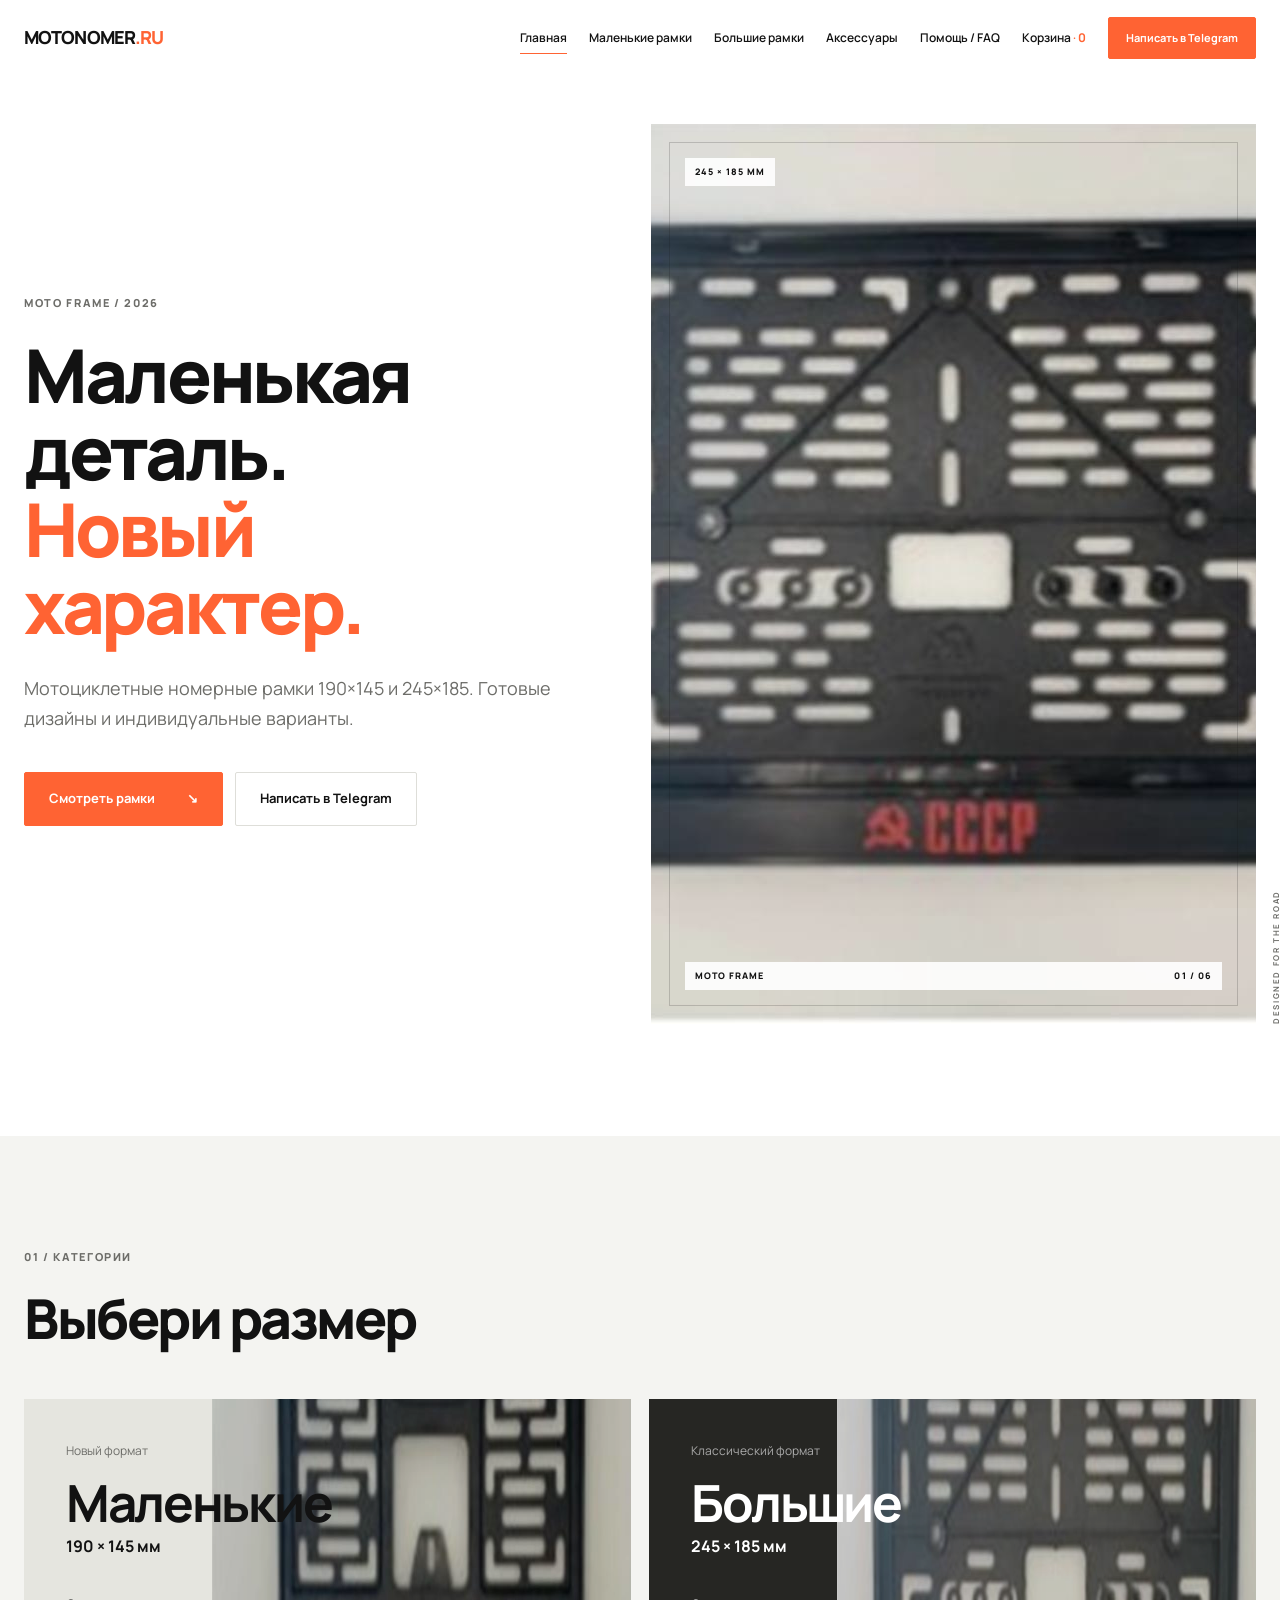
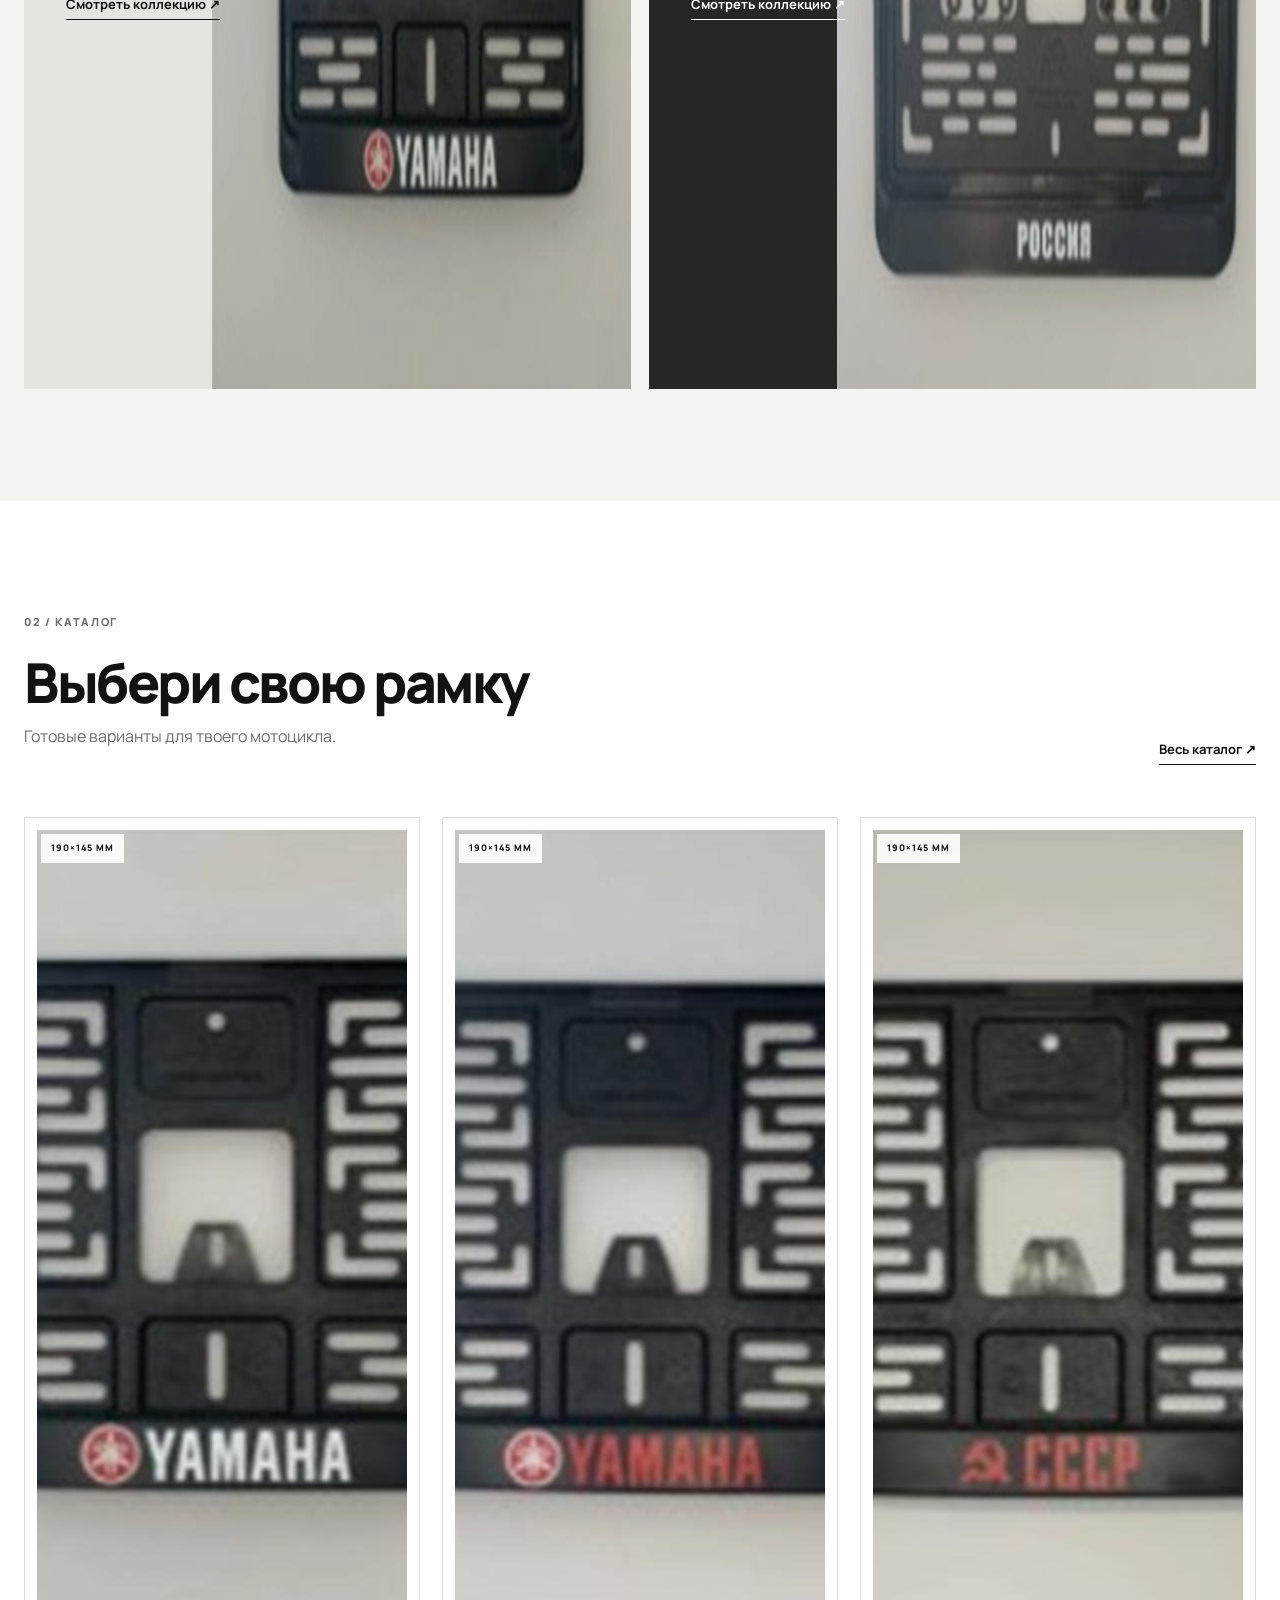
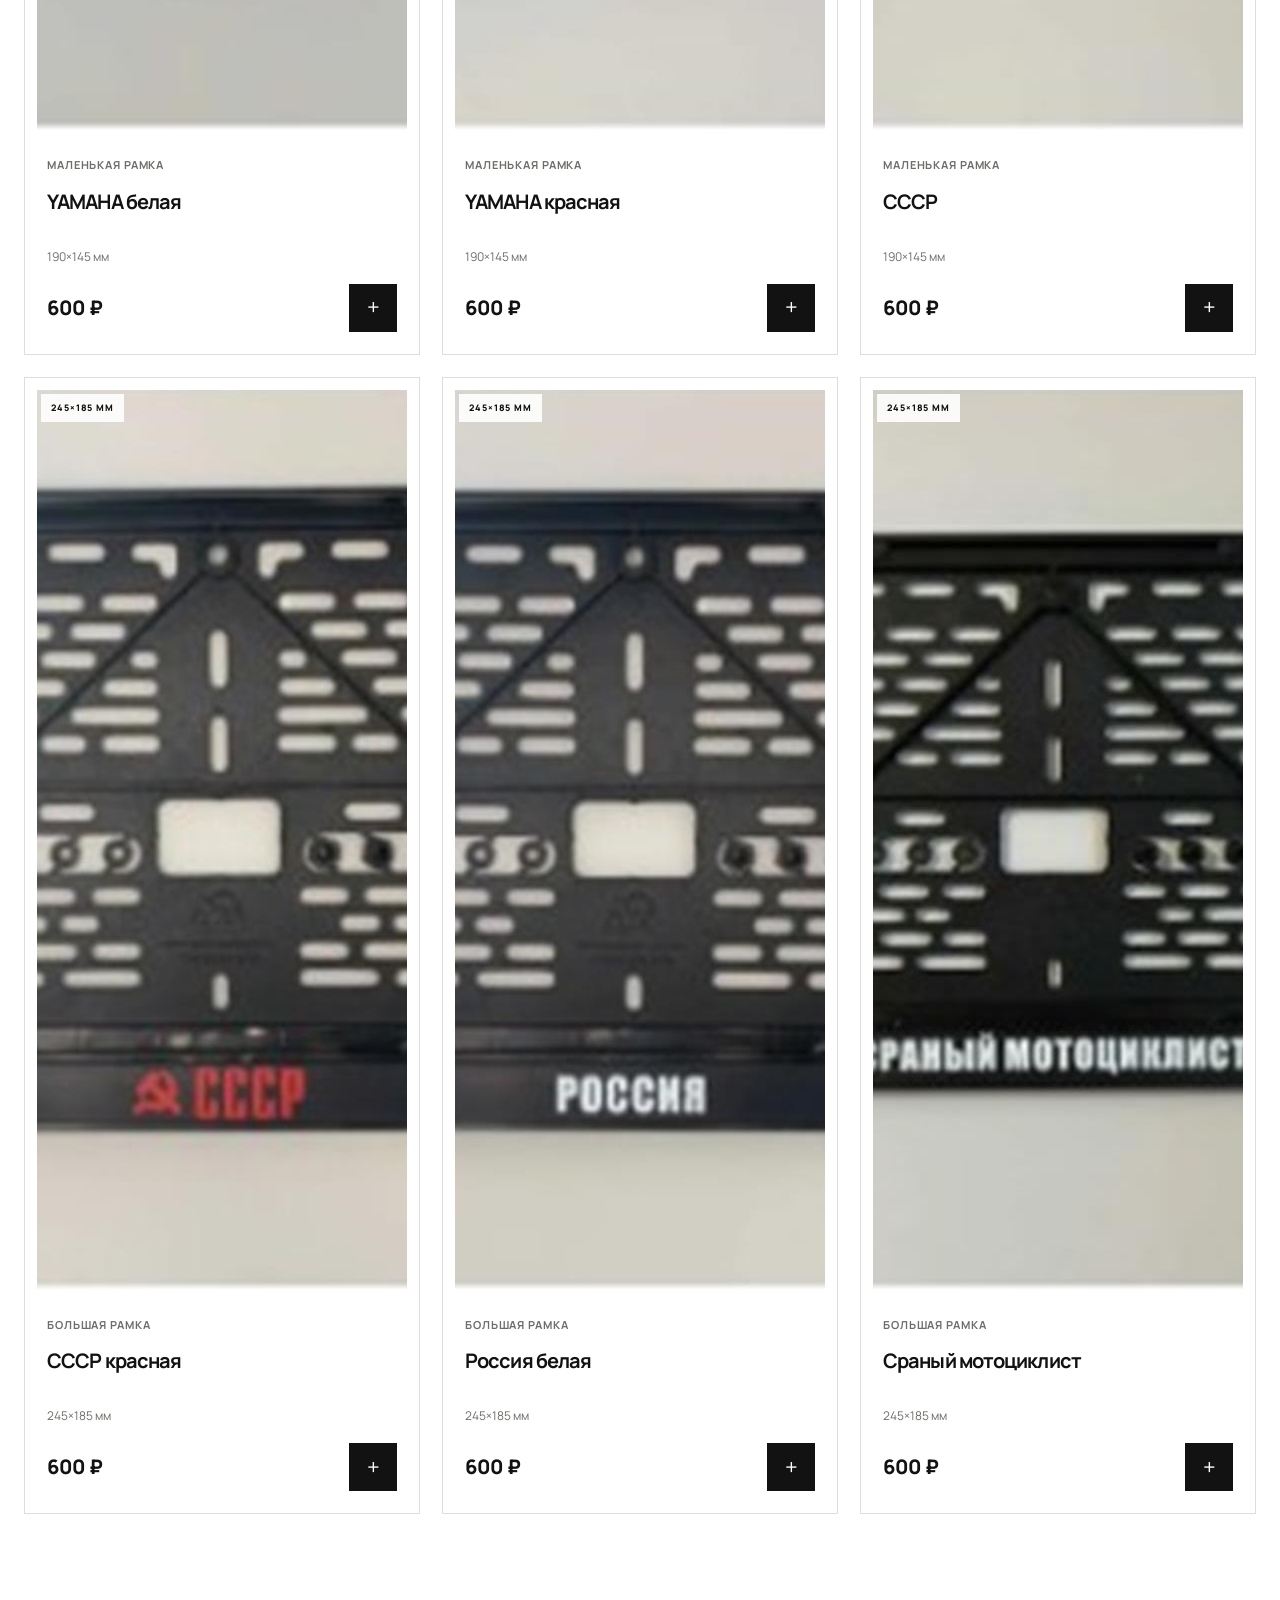
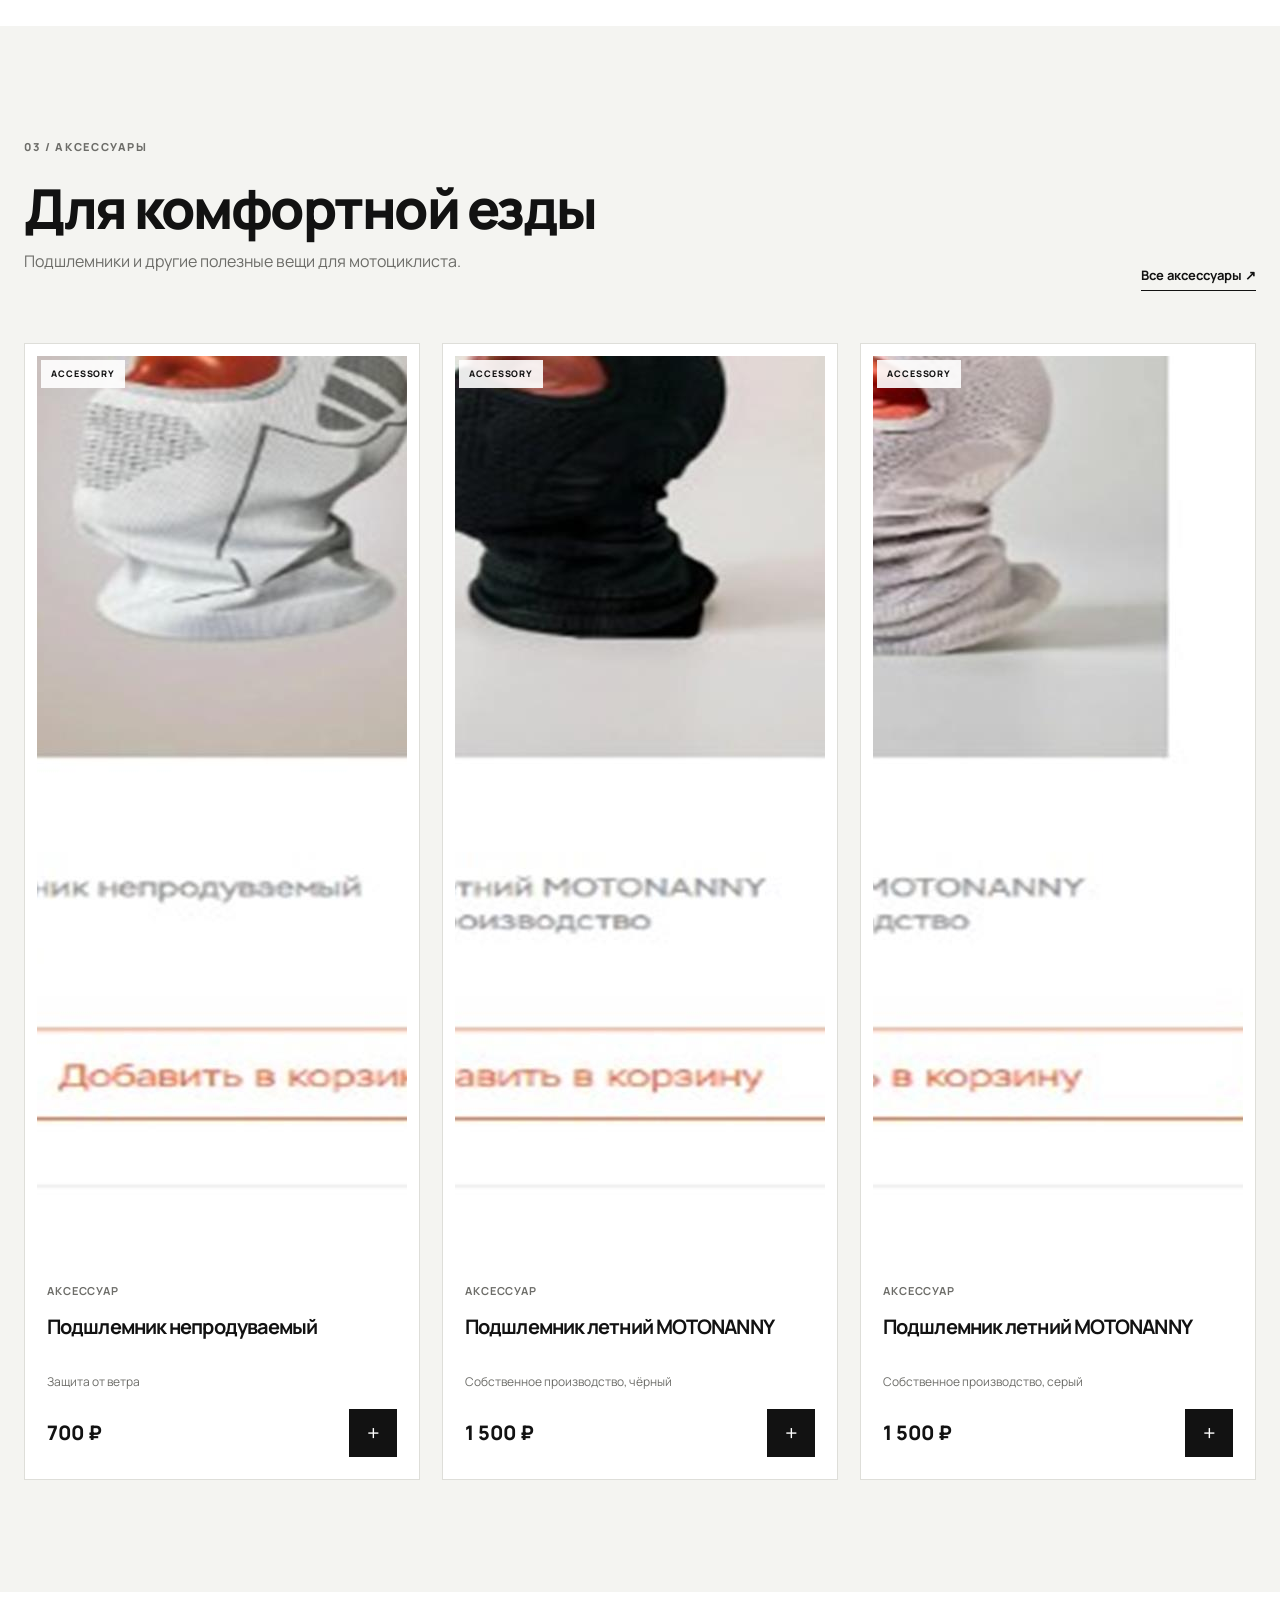
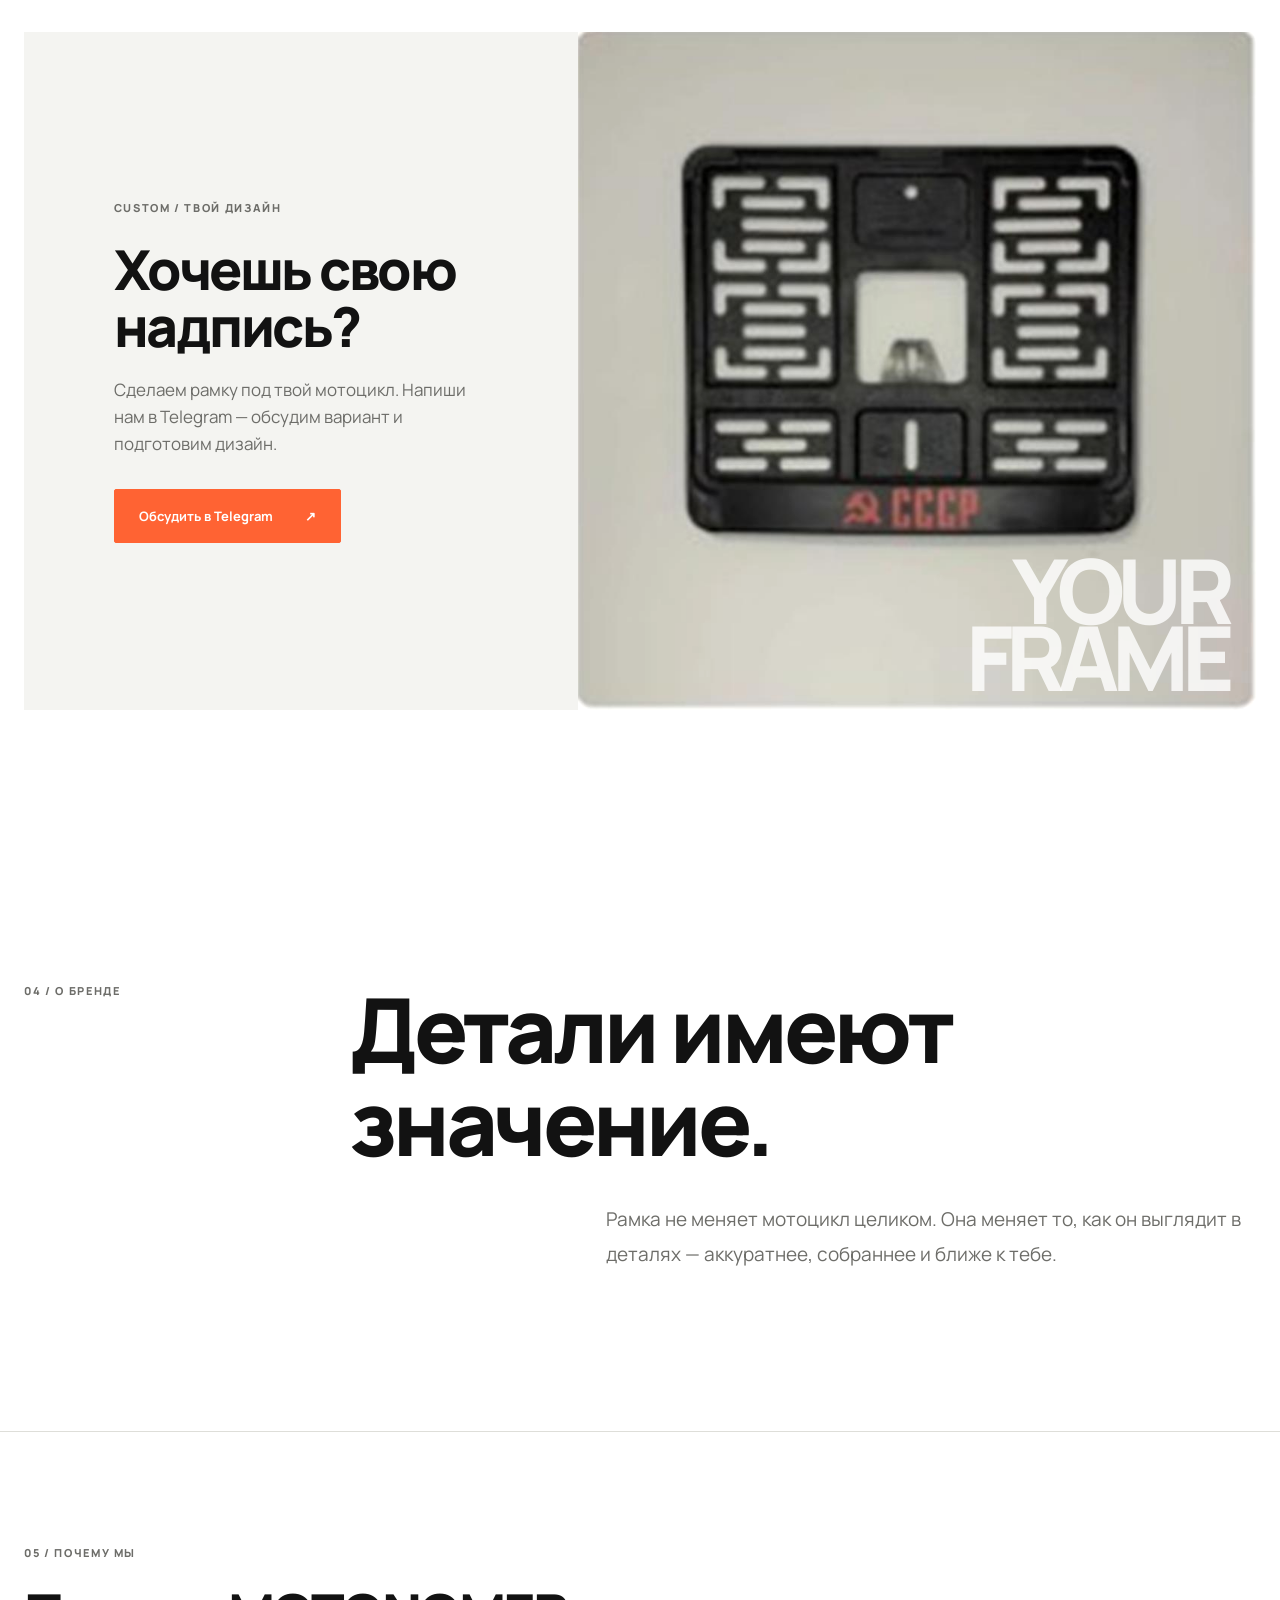
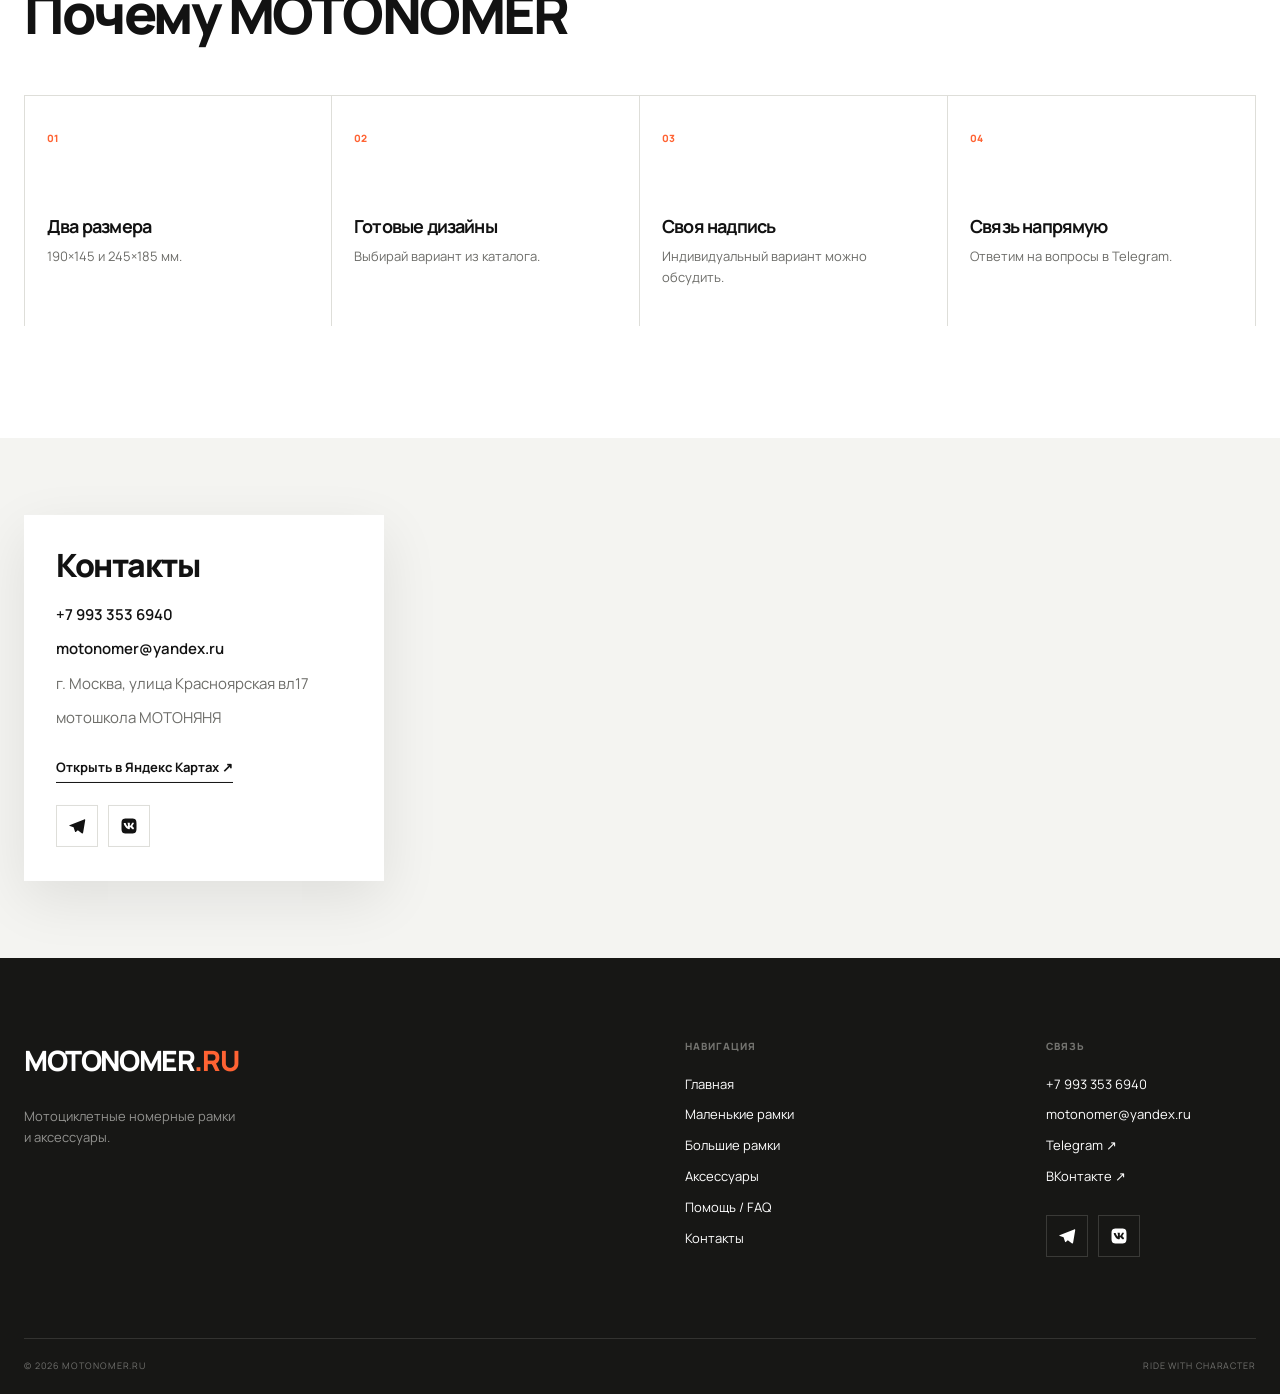
==== index.html @ c13fdf0e "first commit" ====
<!doctype html>
<html lang="ru">
<head>
  <meta charset="UTF-8">
  <meta name="viewport" content="width=device-width, initial-scale=1.0">
  <meta name="description" content="Мотоциклетные номерные рамки 190×145 и 245×185. Готовые дизайны и индивидуальные варианты.">
  <title>MOTONOMER — мотоциклетные номерные рамки</title>
  <link rel="preconnect" href="https://fonts.googleapis.com">
  <link rel="preconnect" href="https://fonts.gstatic.com" crossorigin>
  <link href="https://fonts.googleapis.com/css2?family=Manrope:wght@400;500;600;700;800&display=swap" rel="stylesheet">
  <link rel="stylesheet" href="css/style.css">
  <script src="js/main.js" defer></script>
  <script src="js/cart.js" defer></script>
</head>
<body data-page="home">
  <header class="site-header">
    <div class="container header-inner">
      <a class="logo" href="index.html" aria-label="MOTONOMER, на главную">MOTONOMER<span>.RU</span></a>
      <button class="menu-toggle" type="button" aria-label="Открыть меню" aria-expanded="false">
        <span></span><span></span>
      </button>
      <nav class="main-nav" aria-label="Основная навигация">
        <a class="active" href="index.html">Главная</a>
        <a href="small.html">Маленькие рамки</a>
        <a href="large.html">Большие рамки</a>
        <a href="accessories.html">Аксессуары</a>
        <a href="faq.html">Помощь / FAQ</a>
        <a class="cart-link" href="cart.html">Корзина <span>· <b data-cart-count>0</b></span></a>
        <a class="button button-small button-accent" href="#" data-telegram>Написать в Telegram</a>
      </nav>
    </div>
  </header>

  <main>
    <section class="hero section">
      <div class="container hero-grid">
        <div class="hero-copy reveal">
          <p class="eyebrow">MOTO FRAME / 2026</p>
          <h1>Маленькая деталь.<br><span>Новый характер.</span></h1>
          <p class="hero-lead">Мотоциклетные номерные рамки 190×145 и 245×185. Готовые дизайны и индивидуальные варианты.</p>
          <div class="button-row">
            <a class="button button-accent" href="#catalog">Смотреть рамки <span>↘</span></a>
            <a class="button button-ghost" href="#" data-telegram>Написать в Telegram</a>
          </div>
        </div>
        <div class="hero-visual reveal">
          <div class="hero-image-wrap">
            <img src="images/large-ussr.jpg" alt="Большая мотоциклетная номерная рамка СССР" width="900" height="900">
            <div class="hero-spec spec-top">245 × 185 MM</div>
            <div class="hero-spec spec-bottom"><span>MOTO FRAME</span><span>01 / 06</span></div>
          </div>
          <p class="vertical-note">DESIGNED FOR THE ROAD</p>
        </div>
      </div>
    </section>

    <section class="section categories">
      <div class="container">
        <div class="section-heading reveal">
          <p class="eyebrow">01 / КАТЕГОРИИ</p>
          <h2>Выбери размер</h2>
        </div>
        <div class="category-grid">
          <a class="category-card reveal" href="small.html">
            <div class="category-content">
              <p>Новый формат</p>
              <h3>Маленькие</h3>
              <strong>190 × 145 мм</strong>
              <span class="text-link">Смотреть коллекцию ↗</span>
            </div>
            <img src="images/small-yamaha-white.jpg" alt="Маленькая рамка Yamaha 190×145" width="900" height="900">
          </a>
          <a class="category-card category-card-dark reveal" href="large.html">
            <div class="category-content">
              <p>Классический формат</p>
              <h3>Большие</h3>
              <strong>245 × 185 мм</strong>
              <span class="text-link">Смотреть коллекцию ↗</span>
            </div>
            <img src="images/large-russia.jpg" alt="Большая рамка Россия 245×185" width="900" height="900">
          </a>
        </div>
      </div>
    </section>

    <section class="section products-section" id="catalog">
      <div class="container">
        <div class="section-heading section-heading-row reveal">
          <div>
            <p class="eyebrow">02 / КАТАЛОГ</p>
            <h2>Выбери свою рамку</h2>
            <p>Готовые варианты для твоего мотоцикла.</p>
          </div>
          <a class="text-link desktop-link" href="small.html">Весь каталог ↗</a>
        </div>
        <div class="product-grid" data-products="featured"></div>
      </div>
    </section>

    <section class="section accessories-section" id="accessories">
      <div class="container">
        <div class="section-heading section-heading-row reveal">
          <div>
            <p class="eyebrow">03 / АКСЕССУАРЫ</p>
            <h2>Для комфортной езды</h2>
            <p>Подшлемники и другие полезные вещи для мотоциклиста.</p>
          </div>
          <a class="text-link desktop-link" href="accessories.html">Все аксессуары ↗</a>
        </div>
        <div class="product-grid" data-products="accessories"></div>
      </div>
    </section>

    <section class="section custom-section">
      <div class="container">
        <div class="custom-panel reveal">
          <div class="custom-copy">
            <p class="eyebrow">CUSTOM / ТВОЙ ДИЗАЙН</p>
            <h2>Хочешь свою<br>надпись?</h2>
            <p>Сделаем рамку под твой мотоцикл. Напиши нам в Telegram — обсудим вариант и подготовим дизайн.</p>
            <a class="button button-accent" href="#" data-telegram>Обсудить в Telegram <span>↗</span></a>
          </div>
          <div class="custom-image">
            <img src="images/small-ussr.jpg" alt="Мотоциклетная рамка с индивидуальной надписью" width="900" height="900">
            <span>YOUR<br>FRAME</span>
          </div>
        </div>
      </div>
    </section>

    <section class="section editorial-section">
      <div class="container editorial-grid reveal">
        <p class="eyebrow">04 / О БРЕНДЕ</p>
        <div>
          <h2>Детали имеют<br>значение.</h2>
          <p>Рамка не меняет мотоцикл целиком. Она меняет то, как он выглядит в деталях — аккуратнее, собраннее и ближе к тебе.</p>
        </div>
      </div>
    </section>

    <section class="section benefits">
      <div class="container">
        <div class="section-heading reveal">
          <p class="eyebrow">05 / ПОЧЕМУ МЫ</p>
          <h2>Почему MOTONOMER</h2>
        </div>
        <div class="benefit-grid">
          <article class="benefit reveal"><span>01</span><h3>Два размера</h3><p>190×145 и 245×185 мм.</p></article>
          <article class="benefit reveal"><span>02</span><h3>Готовые дизайны</h3><p>Выбирай вариант из каталога.</p></article>
          <article class="benefit reveal"><span>03</span><h3>Своя надпись</h3><p>Индивидуальный вариант можно обсудить.</p></article>
          <article class="benefit reveal"><span>04</span><h3>Связь напрямую</h3><p>Ответим на вопросы в Telegram.</p></article>
        </div>
      </div>
    </section>

    <section class="contacts-section" id="contacts">
      <div class="contacts-map-wrap reveal">
        <iframe
          title="MOTONOMER на Яндекс Картах"
          src="https://yandex.ru/map-widget/v1/?ll=37.829273%2C55.827394&z=16&pt=37.829273%2C55.827394%2Cpm2rdm&lang=ru_RU"
          width="100%"
          height="100%"
          allowfullscreen
          loading="lazy"
          referrerpolicy="no-referrer-when-downgrade"
        ></iframe>
        <div class="contacts-card">
          <h2>Контакты</h2>
          <ul class="contacts-list">
            <li><a href="tel:+79933536940">+7 993 353 6940</a></li>
            <li><a href="mailto:motonomer@yandex.ru">motonomer@yandex.ru</a></li>
            <li>г. Москва, улица Красноярская вл17</li>
            <li>мотошкола МОТОНЯНЯ</li>
          </ul>
          <a class="text-link contacts-map-link" href="https://yandex.ru/maps/?pt=37.829273,55.827394&z=16&l=map" target="_blank" rel="noopener noreferrer">Открыть в Яндекс Картах ↗</a>
          <div class="social-links">
            <a class="social-link" href="#" data-telegram aria-label="Telegram">
              <svg viewBox="0 0 24 24" aria-hidden="true"><path d="M21.5 3.3 2.8 10.6c-1.3.5-1.3 1.2-.2 1.5l4.8 1.5 1.9 5.8c.2.7.4 1 1.1.6l2.7-2.2 5.2 3.8c1 .6 1.7.3 1.9-.9L22.9 4.6c.3-1.3-.5-1.8-1.4-1.3Z"/></svg>
            </a>
            <a class="social-link" href="#" data-vk aria-label="ВКонтакте">
              <svg viewBox="0 0 24 24" aria-hidden="true"><path d="M15.07 2H8.93C3.33 2 2 3.33 2 8.93v6.14C2 20.67 3.33 22 8.93 22h6.14C20.67 22 22 20.67 22 15.07V8.93C22 3.33 20.67 2 15.07 2zm3.08 14.27h-1.48c-.56 0-.73-.44-1.74-1.47-.87-.86-1.25-.97-1.47-.97-.3 0-.39.09-.39.51v1.34c0 .36-.12.58-1.07.58-1.58 0-3.33-.96-4.56-2.74-1.85-2.61-2.36-4.57-2.36-4.97 0-.22.09-.42.51-.42h1.48c.38 0 .53.18.68.59.74 2.14 1.98 4.02 2.49 4.02.19 0 .28-.09.28-.56V9.54c-.06-.98-.57-1.06-.57-1.41 0-.18.15-.36.39-.36h2.32c.32 0 .43.18.43.56v3.04c0 .32.14.43.23.43.19 0 .35-.11.7-.46 1.09-1.22 1.86-3.11 1.86-3.11.1-.22.28-.42.66-.42h1.48c.44 0 .54.23.44.56-.18.86-1.96 3.35-1.96 3.35-.16.25-.21.37 0 .65.15.21.64.63 1 .99.64.66 1.13 1.21 1.26 1.59.14.38-.07.58-.5.58z"/></svg>
            </a>
          </div>
        </div>
      </div>
    </section>
  </main>

  <footer class="site-footer">
    <div class="container footer-top">
      <div><a class="logo logo-light" href="index.html">MOTONOMER<span>.RU</span></a><p>Мотоциклетные номерные рамки<br>и аксессуары.</p></div>
      <nav aria-label="Навигация в подвале"><p>Навигация</p><a href="index.html">Главная</a><a href="small.html">Маленькие рамки</a><a href="large.html">Большие рамки</a><a href="accessories.html">Аксессуары</a><a href="faq.html">Помощь / FAQ</a><a href="index.html#contacts">Контакты</a></nav>
      <div class="footer-contact">
        <p>Связь</p>
        <a href="tel:+79933536940">+7 993 353 6940</a>
        <a href="mailto:motonomer@yandex.ru">motonomer@yandex.ru</a>
        <a href="#" data-telegram>Telegram ↗</a>
        <a href="#" data-vk>ВКонтакте ↗</a>
        <div class="social-links">
          <a class="social-link" href="#" data-telegram aria-label="Telegram">
            <svg viewBox="0 0 24 24" aria-hidden="true"><path d="M21.5 3.3 2.8 10.6c-1.3.5-1.3 1.2-.2 1.5l4.8 1.5 1.9 5.8c.2.7.4 1 1.1.6l2.7-2.2 5.2 3.8c1 .6 1.7.3 1.9-.9L22.9 4.6c.3-1.3-.5-1.8-1.4-1.3Z"/></svg>
          </a>
          <a class="social-link" href="#" data-vk aria-label="ВКонтакте">
            <svg viewBox="0 0 24 24" aria-hidden="true"><path d="M15.07 2H8.93C3.33 2 2 3.33 2 8.93v6.14C2 20.67 3.33 22 8.93 22h6.14C20.67 22 22 20.67 22 15.07V8.93C22 3.33 20.67 2 15.07 2zm3.08 14.27h-1.48c-.56 0-.73-.44-1.74-1.47-.87-.86-1.25-.97-1.47-.97-.3 0-.39.09-.39.51v1.34c0 .36-.12.58-1.07.58-1.58 0-3.33-.96-4.56-2.74-1.85-2.61-2.36-4.57-2.36-4.97 0-.22.09-.42.51-.42h1.48c.38 0 .53.18.68.59.74 2.14 1.98 4.02 2.49 4.02.19 0 .28-.09.28-.56V9.54c-.06-.98-.57-1.06-.57-1.41 0-.18.15-.36.39-.36h2.32c.32 0 .43.18.43.56v3.04c0 .32.14.43.23.43.19 0 .35-.11.7-.46 1.09-1.22 1.86-3.11 1.86-3.11.1-.22.28-.42.66-.42h1.48c.44 0 .54.23.44.56-.18.86-1.96 3.35-1.96 3.35-.16.25-.21.37 0 .65.15.21.64.63 1 .99.64.66 1.13 1.21 1.26 1.59.14.38-.07.58-.5.58z"/></svg>
          </a>
        </div>
      </div>
    </div>
    <div class="container footer-bottom"><span>© 2026 MOTONOMER.RU</span><span>RIDE WITH CHARACTER</span></div>
  </footer>
  <div class="toast" role="status" aria-live="polite">Рамка добавлена в корзину</div>
</body>
</html>
---- css/style.css ----
:root {
  --bg: #fff;
  --surface: #f4f4f1;
  --surface-2: #ecece7;
  --text: #121212;
  --muted: #6d6d69;
  --accent: #ff6333;
  --accent-dark: #e84d1f;
  --border: #deded9;
  --dark: #171715;
  --radius-sm: 8px;
  --radius-md: 16px;
  --radius-lg: 28px;
  --container: 1240px;
  --shadow: 0 18px 55px rgba(16, 16, 14, .09);
}

* { box-sizing: border-box; }
html { scroll-behavior: smooth; }
body {
  margin: 0;
  min-width: 320px;
  overflow-x: hidden;
  color: var(--text);
  background: var(--bg);
  font-family: "Manrope", Arial, sans-serif;
  font-size: 16px;
  line-height: 1.6;
  -webkit-font-smoothing: antialiased;
}
body.menu-open { overflow: hidden; }
img { display: block; max-width: 100%; }
a { color: inherit; text-decoration: none; }
button, input { font: inherit; }
button { color: inherit; }
.container { width: min(calc(100% - 48px), var(--container)); margin-inline: auto; }
.section { padding: 112px 0; }
.eyebrow {
  margin: 0 0 24px;
  color: var(--muted);
  font-size: 11px;
  font-weight: 800;
  letter-spacing: .15em;
  text-transform: uppercase;
}
h1, h2, h3, p { margin-top: 0; }
h1, h2, h3 { line-height: 1.04; letter-spacing: -.045em; }
h1 { margin-bottom: 28px; font-size: clamp(48px, 5.8vw, 84px); font-weight: 800; }
h1 span { color: var(--accent); }
h2 { margin-bottom: 20px; font-size: clamp(38px, 4.3vw, 64px); font-weight: 800; }
h3 { font-size: 24px; }
.button-row { display: flex; flex-wrap: wrap; gap: 12px; margin-top: 38px; }
.button {
  display: inline-flex;
  min-height: 54px;
  align-items: center;
  justify-content: center;
  gap: 32px;
  padding: 14px 24px;
  border: 1px solid var(--text);
  border-radius: 2px;
  background: var(--text);
  color: #fff;
  font-size: 13px;
  font-weight: 700;
  transition: color .25s, background .25s, border-color .25s, transform .25s;
}
.button:hover { transform: translateY(-2px); }
.button-accent { border-color: var(--accent); background: var(--accent); }
.button-accent:hover { border-color: var(--accent-dark); background: var(--accent-dark); }
.button-ghost { border-color: var(--border); background: transparent; color: var(--text); }
.button-ghost:hover { border-color: var(--text); }
.button-small { min-height: 42px; padding: 10px 17px; font-size: 11px; }
.text-link {
  display: inline-block;
  padding-bottom: 4px;
  border-bottom: 1px solid currentColor;
  font-size: 13px;
  font-weight: 700;
}

/* Header */
.site-header {
  position: sticky;
  z-index: 100;
  top: 0;
  height: 76px;
  border-bottom: 1px solid transparent;
  transition: background .25s, border-color .25s, backdrop-filter .25s;
}
.site-header.scrolled {
  border-color: rgba(18,18,18,.08);
  background: rgba(255,255,255,.86);
  backdrop-filter: blur(16px);
}
.header-inner { display: flex; height: 100%; align-items: center; justify-content: space-between; }
.logo { font-size: 18px; font-weight: 800; letter-spacing: -.05em; white-space: nowrap; }
.logo span { color: var(--accent); }
.main-nav { display: flex; align-items: center; gap: 22px; }
.main-nav > a:not(.button) { position: relative; font-size: 12px; font-weight: 600; }
.main-nav > a:not(.button)::after {
  position: absolute;
  right: 0;
  bottom: -7px;
  left: 0;
  height: 1px;
  background: var(--accent);
  content: "";
  transform: scaleX(0);
  transform-origin: right;
  transition: transform .25s;
}
.main-nav > a:hover::after, .main-nav > a.active::after { transform: scaleX(1); transform-origin: left; }
.cart-link span { color: var(--accent); }
.menu-toggle { display: none; padding: 8px 0; border: 0; background: none; }
.menu-toggle span { display: block; width: 25px; height: 2px; margin: 5px 0; background: var(--text); transition: transform .25s; }

/* Hero */
.hero { min-height: calc(100vh - 76px); padding-top: 48px; display: flex; align-items: center; }
.hero-grid { display: grid; align-items: center; grid-template-columns: .94fr 1.06fr; gap: 7vw; }
.hero-copy { padding-bottom: 28px; }
.hero-lead { max-width: 590px; color: var(--muted); font-size: 18px; line-height: 1.7; }
.hero-visual { position: relative; }
.hero-image-wrap { position: relative; overflow: hidden; background: var(--surface); }
.hero-image-wrap::before {
  position: absolute; z-index: 1; inset: 18px;
  border: 1px solid rgba(18,18,18,.18); content: ""; pointer-events: none;
}
.hero-image-wrap img { width: 100%; aspect-ratio: 1; object-fit: cover; filter: saturate(.78) contrast(1.02); }
.hero-spec {
  position: absolute; z-index: 2; padding: 7px 10px;
  background: rgba(255,255,255,.9); font-size: 9px; font-weight: 800; letter-spacing: .12em;
}
.spec-top { top: 34px; left: 34px; }
.spec-bottom { right: 34px; bottom: 34px; left: 34px; display: flex; justify-content: space-between; }
.vertical-note {
  position: absolute; right: -27px; bottom: 0; margin: 0;
  color: var(--muted); font-size: 8px; font-weight: 700; letter-spacing: .2em;
  transform: rotate(-90deg) translateX(100%); transform-origin: right bottom;
}

/* Sections */
.section-heading { margin-bottom: 52px; }
.section-heading h2 { margin-bottom: 12px; }
.section-heading > p:last-child, .section-heading-row > div > p:last-child { color: var(--muted); }
.section-heading-row { display: flex; align-items: end; justify-content: space-between; }
.categories { background: var(--surface); }
.category-grid { display: grid; grid-template-columns: 1fr 1fr; gap: 18px; }
.category-card {
  position: relative; min-height: 590px; overflow: hidden; background: #e5e5df;
  transition: box-shadow .3s, transform .3s;
}
.category-card:hover { box-shadow: var(--shadow); transform: translateY(-5px); }
.category-card img {
  position: absolute; right: -4%; bottom: -8%; width: 73%;
  mix-blend-mode: multiply; transition: transform .45s ease;
}
.category-card:hover img { transform: scale(1.035) rotate(-1deg); }
.category-content { position: relative; z-index: 2; padding: 42px; }
.category-content p { margin-bottom: 16px; color: var(--muted); font-size: 12px; }
.category-content h3 { margin-bottom: 5px; font-size: clamp(36px, 4vw, 56px); }
.category-content strong { display: block; font-size: 16px; }
.category-content .text-link { margin-top: 34px; }
.category-card-dark { background: #262623; color: #fff; }
.category-card-dark img { filter: brightness(.8) contrast(1.12); mix-blend-mode: screen; }
.category-card-dark .category-content p { color: #aaa; }

.product-grid { display: grid; grid-template-columns: repeat(3, 1fr); gap: 22px; }
.product-card {
  position: relative; overflow: hidden; border: 1px solid var(--border); background: #fff;
  transition: box-shadow .28s, transform .28s;
}
.product-card:hover { box-shadow: var(--shadow); transform: translateY(-6px); }
.product-badge {
  position: absolute; z-index: 2; top: 16px; left: 16px; padding: 7px 10px;
  background: rgba(255,255,255,.9); font-size: 9px; font-weight: 800; letter-spacing: .1em;
}
.product-image { overflow: hidden; margin: 12px; background: var(--surface); }
.product-image img {
  width: 100%; aspect-ratio: 1; object-fit: cover; transition: transform .4s ease;
}
.product-card:hover .product-image img { transform: scale(1.035); }
.product-info { padding: 14px 22px 22px; }
.product-meta { margin-bottom: 18px; color: var(--muted); font-size: 11px; font-weight: 700; letter-spacing: .08em; text-transform: uppercase; }
.product-info h3 { min-height: 48px; margin-bottom: 8px; font-size: 20px; }
.product-detail { margin: 0 0 18px; color: var(--muted); font-size: 12px; line-height: 1.5; }
.product-buy { display: flex; align-items: center; justify-content: space-between; gap: 14px; }
.product-price { font-size: 20px; font-weight: 800; }
.add-to-cart {
  width: 48px; height: 48px; border: 1px solid var(--text); background: var(--text); color: #fff;
  cursor: pointer; font-size: 22px; transition: background .2s, border-color .2s, transform .2s;
}
.add-to-cart:hover { border-color: var(--accent); background: var(--accent); transform: rotate(90deg); }

.custom-section { padding-top: 40px; }
.accessories-section { background: var(--surface); }
.custom-panel {
  display: grid; min-height: 630px; overflow: hidden; background: var(--surface);
  grid-template-columns: .9fr 1.1fr;
}
.custom-copy { display: flex; align-items: flex-start; justify-content: center; flex-direction: column; padding: 7vw; }
.custom-copy p:not(.eyebrow) { max-width: 480px; margin-bottom: 32px; color: var(--muted); font-size: 17px; }
.custom-image { position: relative; overflow: hidden; background: #ddd; }
.custom-image img { width: 100%; height: 100%; object-fit: cover; filter: grayscale(.1) contrast(1.05); }
.custom-image span {
  position: absolute; right: 28px; bottom: 20px; color: rgba(255,255,255,.8);
  font-size: clamp(50px, 7vw, 100px); font-weight: 800; line-height: .75; letter-spacing: -.08em; text-align: right;
}
.editorial-section { padding: 160px 0; }
.editorial-grid { display: grid; grid-template-columns: .36fr 1fr; }
.editorial-grid h2 { font-size: clamp(50px, 7vw, 96px); }
.editorial-grid div > p { max-width: 650px; margin: 34px 0 0 auto; color: var(--muted); font-size: 19px; line-height: 1.8; }
.benefits { border-top: 1px solid var(--border); }
.benefit-grid { display: grid; border-top: 1px solid var(--border); grid-template-columns: repeat(4, 1fr); }
.benefit { min-height: 230px; padding: 28px 22px; border-right: 1px solid var(--border); }
.benefit:first-child { border-left: 1px solid var(--border); }
.benefit span { color: var(--accent); font-size: 10px; font-weight: 800; }
.benefit h3 { margin: 68px 0 10px; font-size: 18px; }
.benefit p { margin: 0; color: var(--muted); font-size: 13px; }

/* Catalog pages */
.page-hero { padding: 100px 0 76px; }
.page-hero-inner { display: grid; grid-template-columns: 1fr .45fr; gap: 40px; align-items: end; }
.page-hero h1 { margin: 0; }
.page-hero h1 span { display: block; margin-top: 15px; font-size: .27em; letter-spacing: .04em; }
.page-hero-text { color: var(--muted); font-size: 16px; }
.catalog-section { padding: 45px 0 120px; }
.catalog-toolbar {
  display: flex; align-items: center; justify-content: space-between;
  margin-bottom: 26px; padding-bottom: 14px; border-bottom: 1px solid var(--border);
  color: var(--muted); font-size: 11px; font-weight: 700; letter-spacing: .08em; text-transform: uppercase;
}

/* FAQ */
.faq-layout { display: grid; grid-template-columns: .42fr 1fr; gap: 8vw; padding: 40px 0 130px; }
.faq-aside { color: var(--muted); font-size: 14px; }
.faq-aside a { color: var(--text); font-weight: 700; border-bottom: 1px solid; }
.accordion { border-top: 1px solid var(--border); }
.accordion-item { border-bottom: 1px solid var(--border); }
.accordion-button {
  display: flex; width: 100%; align-items: center; justify-content: space-between;
  padding: 27px 0; border: 0; background: none; cursor: pointer;
  font-size: 17px; font-weight: 700; text-align: left;
}
.accordion-icon { font-size: 25px; font-weight: 400; transition: transform .3s; }
.accordion-item.open .accordion-icon { transform: rotate(45deg); }
.accordion-content { display: grid; grid-template-rows: 0fr; transition: grid-template-rows .35s ease; }
.accordion-item.open .accordion-content { grid-template-rows: 1fr; }
.accordion-content > div { overflow: hidden; }
.accordion-content p { max-width: 650px; margin: 0; padding: 0 45px 28px 0; color: var(--muted); }

/* Cart */
.cart-layout { display: grid; grid-template-columns: 1fr 390px; gap: 70px; padding: 40px 0 130px; }
.cart-items { border-top: 1px solid var(--border); }
.cart-item { display: grid; grid-template-columns: 120px 1fr auto; gap: 25px; padding: 22px 0; border-bottom: 1px solid var(--border); }
.cart-item img { width: 120px; height: 120px; object-fit: cover; background: var(--surface); }
.cart-item-info { display: flex; justify-content: center; flex-direction: column; }
.cart-item-info h3 { margin-bottom: 8px; font-size: 18px; }
.cart-item-info p { margin: 0; color: var(--muted); font-size: 12px; }
.cart-item-actions { display: flex; align-items: center; gap: 22px; }
.quantity { display: flex; align-items: center; border: 1px solid var(--border); }
.quantity button { width: 34px; height: 38px; border: 0; background: none; cursor: pointer; }
.quantity span { min-width: 25px; font-size: 13px; font-weight: 700; text-align: center; }
.item-total { min-width: 80px; font-weight: 800; text-align: right; }
.remove-item { border: 0; background: none; color: var(--muted); cursor: pointer; font-size: 18px; }
.order-summary { position: sticky; top: 105px; align-self: start; padding: 32px; background: var(--surface); }
.order-summary h2 { font-size: 27px; }
.summary-line { display: flex; justify-content: space-between; padding: 15px 0; border-bottom: 1px solid var(--border); font-size: 14px; }
.summary-total { margin: 10px 0 25px; padding-top: 24px; border: 0; font-size: 20px; font-weight: 800; }
.order-summary .button { width: 100%; }
.order-note { margin: 16px 0 0; color: var(--muted); font-size: 11px; }
.empty-cart { padding: 75px 0; text-align: center; }
.empty-cart h2 { font-size: 34px; }
.empty-cart p { margin-bottom: 30px; color: var(--muted); }

/* Checkout modal */
.checkout-modal {
  position: fixed;
  z-index: 300;
  inset: 0;
  display: grid;
  place-items: center;
  padding: 24px;
}
.checkout-modal[hidden] { display: none; }
body.checkout-open { overflow: hidden; }
.checkout-overlay {
  position: absolute;
  inset: 0;
  background: rgba(18, 18, 18, .45);
  backdrop-filter: blur(4px);
}
.checkout-dialog {
  position: relative;
  z-index: 1;
  width: min(100%, 560px);
  max-height: calc(100vh - 48px);
  overflow: auto;
  padding: 34px 32px 28px;
  background: #fff;
  box-shadow: var(--shadow);
}
.checkout-close {
  position: absolute;
  top: 18px;
  right: 18px;
  width: 36px;
  height: 36px;
  border: 0;
  background: none;
  color: var(--muted);
  cursor: pointer;
  font-size: 28px;
  line-height: 1;
}
.checkout-dialog h2 {
  margin-bottom: 24px;
  font-size: 34px;
}
.checkout-items { border-top: 1px solid var(--border); }
.checkout-item {
  display: grid;
  grid-template-columns: 72px 1fr;
  gap: 16px;
  padding: 18px 0;
  border-bottom: 1px solid var(--border);
}
.checkout-item img {
  width: 72px;
  height: 72px;
  object-fit: cover;
  background: var(--surface);
}
.checkout-item-info h3 {
  margin-bottom: 6px;
  font-size: 15px;
  line-height: 1.3;
}
.checkout-item-info p {
  margin: 0;
  color: var(--muted);
  font-size: 12px;
}
.checkout-item-actions {
  grid-column: 1 / -1;
  display: flex;
  align-items: center;
  justify-content: space-between;
  gap: 16px;
}
.checkout-total {
  display: flex;
  justify-content: space-between;
  padding: 20px 0 24px;
  font-size: 20px;
  font-weight: 800;
}
.checkout-form { display: grid; gap: 14px; }
.field input {
  width: 100%;
  min-height: 52px;
  padding: 14px 16px;
  border: 1px solid var(--border);
  border-radius: var(--radius-sm);
  background: #fff;
  color: var(--text);
  font-size: 15px;
}
.field input:focus {
  outline: none;
  border-color: var(--text);
}
.delivery-fieldset {
  margin: 8px 0 0;
  padding: 0;
  border: 0;
}
.delivery-fieldset legend {
  margin-bottom: 12px;
  font-size: 15px;
  font-weight: 700;
}
.radio-option {
  display: flex;
  align-items: center;
  gap: 10px;
  margin-bottom: 10px;
  color: var(--text);
  font-size: 14px;
  cursor: pointer;
}
.radio-option input {
  width: 18px;
  height: 18px;
  margin: 0;
  accent-color: var(--accent);
}
.checkout-submit { width: 100%; margin-top: 8px; }
.checkout-legal {
  margin: 0;
  color: var(--muted);
  font-size: 11px;
  line-height: 1.5;
  text-align: center;
}
.visually-hidden {
  position: absolute;
  width: 1px;
  height: 1px;
  padding: 0;
  margin: -1px;
  overflow: hidden;
  clip: rect(0, 0, 0, 0);
  white-space: nowrap;
  border: 0;
}

/* Contacts */
.contacts-section { padding: 0; }
.contacts-map-wrap {
  position: relative;
  min-height: 520px;
  background: var(--surface);
}
.contacts-map-wrap iframe {
  display: block;
  width: 100%;
  min-height: 520px;
  border: 0;
}
.contacts-card {
  position: absolute;
  z-index: 2;
  top: 50%;
  left: max(24px, calc((100% - var(--container)) / 2));
  width: min(360px, calc(100% - 48px));
  padding: 34px 32px;
  background: #fff;
  box-shadow: var(--shadow);
  transform: translateY(-50%);
}
.contacts-card h2 {
  margin-bottom: 22px;
  font-size: 32px;
}
.contacts-list {
  margin: 0 0 24px;
  padding: 0;
  list-style: none;
}
.contacts-list li {
  margin-bottom: 12px;
  color: var(--muted);
  font-size: 15px;
  line-height: 1.5;
}
.contacts-list a {
  color: var(--text);
  font-weight: 600;
  transition: color .2s;
}
.contacts-list a:hover { color: var(--accent); }
.contacts-map-link { color: var(--text); }
.social-links {
  display: flex;
  gap: 10px;
  margin-top: 22px;
}
.social-link {
  display: inline-flex;
  width: 42px;
  height: 42px;
  align-items: center;
  justify-content: center;
  border: 1px solid var(--border);
  color: var(--text);
  transition: background .2s, border-color .2s, color .2s;
}
.social-link svg { display: block; width: 18px; height: 18px; fill: currentColor; transition: fill .2s; }
.social-link:hover {
  border-color: var(--accent);
  background: var(--accent);
  color: #fff;
}
.social-link:hover svg { fill: #fff; }
.footer-contact {
  display: flex;
  flex-direction: column;
  align-items: flex-start;
}
.footer-contact .social-links { margin-top: 18px; }
.footer-contact .social-link {
  margin-bottom: 0;
  border-color: #3a3a37;
  color: #fff;
}
.footer-contact .social-link svg { fill: #fff; }
.footer-top .social-link:hover {
  border-color: var(--accent);
  background: var(--accent);
  color: #fff;
}
.footer-top .social-link:hover svg { fill: #fff; }

/* Footer and feedback */
.site-footer { padding: 80px 0 20px; background: var(--dark); color: #fff; }
.footer-top { display: grid; grid-template-columns: 1fr .5fr .35fr; gap: 60px; padding-bottom: 80px; }
.logo-light { font-size: 28px; }
.footer-top > div:first-child p { margin: 24px 0 0; color: #92928f; font-size: 13px; }
.footer-top nav { display: flex; flex-direction: column; align-items: flex-start; }
.footer-top nav p, .footer-contact p { margin-bottom: 20px; color: #73736f; font-size: 10px; font-weight: 800; letter-spacing: .1em; text-transform: uppercase; }
.footer-top nav a, .footer-contact a { margin-bottom: 10px; font-size: 13px; }
.footer-top a:hover { color: var(--accent); }
.footer-bottom { display: flex; justify-content: space-between; padding-top: 20px; border-top: 1px solid #333330; color: #71716e; font-size: 9px; letter-spacing: .1em; }
.toast {
  position: fixed; z-index: 200; right: 24px; bottom: 24px; padding: 15px 20px;
  background: var(--text); color: #fff; font-size: 12px; font-weight: 700;
  opacity: 0; pointer-events: none; transform: translateY(20px);
  transition: opacity .25s, transform .25s;
}
.toast.show { opacity: 1; transform: translateY(0); }
.reveal { opacity: 0; transform: translateY(24px); transition: opacity .7s ease, transform .7s ease; }
.reveal.visible { opacity: 1; transform: none; }

@media (max-width: 1200px) {
  .main-nav { gap: 16px; }
}

@media (max-width: 1080px) {
  .main-nav { gap: 14px; }
  .main-nav .button { display: none; }
  .hero-grid { gap: 4vw; }
  .category-card { min-height: 510px; }
  .product-grid { grid-template-columns: repeat(2, 1fr); }
  .benefit-grid { grid-template-columns: repeat(2, 1fr); }
  .benefit:nth-child(3) { border-left: 1px solid var(--border); }
  .cart-layout { grid-template-columns: 1fr 320px; gap: 35px; }
}

@media (max-width: 760px) {
  .container { width: min(calc(100% - 32px), var(--container)); }
  .section { padding: 78px 0; }
  .site-header { height: 66px; }
  .menu-toggle { position: relative; z-index: 102; display: block; }
  .menu-open .menu-toggle span:first-child { transform: translateY(3.5px) rotate(45deg); }
  .menu-open .menu-toggle span:last-child { transform: translateY(-3.5px) rotate(-45deg); }
  .main-nav {
    position: fixed; z-index: 101; inset: 0; display: flex; align-items: flex-start; justify-content: center;
    flex-direction: column; gap: 4px; padding: 90px 24px 30px;
    background: #fff; opacity: 0; pointer-events: none; transform: translateY(-12px);
    transition: opacity .25s, transform .25s;
  }
  .menu-open .main-nav { opacity: 1; pointer-events: auto; transform: none; }
  .main-nav > a:not(.button) { width: 100%; padding: 13px 0; border-bottom: 1px solid var(--border); font-size: 20px; }
  .main-nav > a:not(.button)::after { display: none; }
  .main-nav .button { display: inline-flex; width: 100%; margin-top: 18px; }
  .hero { min-height: auto; padding: 74px 0 80px; }
  .hero-grid { grid-template-columns: 1fr; gap: 58px; }
  h1 { font-size: clamp(43px, 13vw, 64px); }
  .hero-lead { font-size: 16px; }
  .hero-copy .button { flex-grow: 1; }
  .vertical-note { display: none; }
  .category-grid { grid-template-columns: 1fr; }
  .category-card { min-height: 470px; }
  .category-content { padding: 30px; }
  .category-card img { width: 78%; }
  .section-heading { margin-bottom: 35px; }
  .desktop-link { display: none; }
  .product-grid { grid-template-columns: 1fr; }
  .custom-section { padding-top: 20px; }
  .custom-panel { grid-template-columns: 1fr; }
  .custom-copy { padding: 50px 28px; }
  .custom-image { min-height: 380px; }
  .editorial-section { padding: 100px 0; }
  .editorial-grid { grid-template-columns: 1fr; }
  .editorial-grid h2 { font-size: 52px; }
  .editorial-grid div > p { margin-top: 25px; font-size: 16px; }
  .benefit-grid { grid-template-columns: 1fr; }
  .benefit { min-height: 190px; border-left: 1px solid var(--border); }
  .benefit h3 { margin-top: 45px; }
  .page-hero { padding: 75px 0 45px; }
  .page-hero-inner { grid-template-columns: 1fr; gap: 25px; }
  .page-hero h1 { font-size: 54px; }
  .catalog-section { padding-top: 30px; }
  .faq-layout { grid-template-columns: 1fr; padding-bottom: 90px; }
  .faq-aside { margin-bottom: 20px; }
  .accordion-button { font-size: 15px; }
  .cart-layout { grid-template-columns: 1fr; padding-bottom: 90px; }
  .cart-item { grid-template-columns: 90px 1fr; }
  .cart-item img { width: 90px; height: 90px; }
  .cart-item-actions { grid-column: 1 / -1; justify-content: space-between; }
  .order-summary { position: static; }
  .checkout-dialog { padding: 28px 20px 22px; }
  .checkout-dialog h2 { font-size: 28px; }
  .footer-top { grid-template-columns: 1fr 1fr; gap: 50px 30px; }
  .footer-top > div:first-child { grid-column: 1 / -1; }
  .contacts-map-wrap { min-height: 680px; }
  .contacts-map-wrap iframe { min-height: 680px; }
  .contacts-card {
    top: auto;
    right: 24px;
    bottom: 24px;
    left: 24px;
    width: auto;
    transform: none;
  }
}

@media (max-width: 420px) {
  .container { width: min(calc(100% - 24px), var(--container)); }
  h1 { font-size: 42px; }
  h2 { font-size: 37px; }
  .button-row { flex-direction: column; }
  .button-row .button { width: 100%; }
  .hero-spec { font-size: 7px; }
  .category-card { min-height: 430px; }
  .category-content h3 { font-size: 38px; }
  .product-info { padding-inline: 18px; }
  .footer-top { grid-template-columns: 1fr; }
  .footer-top > div:first-child { grid-column: auto; }
  .footer-bottom { gap: 16px; flex-direction: column; }
  .contacts-card { padding: 24px 20px; }
  .contacts-card h2 { font-size: 26px; }
}

@media (prefers-reduced-motion: reduce) {
  html { scroll-behavior: auto; }
  *, *::before, *::after { scroll-behavior: auto !important; transition-duration: .01ms !important; animation-duration: .01ms !important; }
  .reveal { opacity: 1; transform: none; }
}
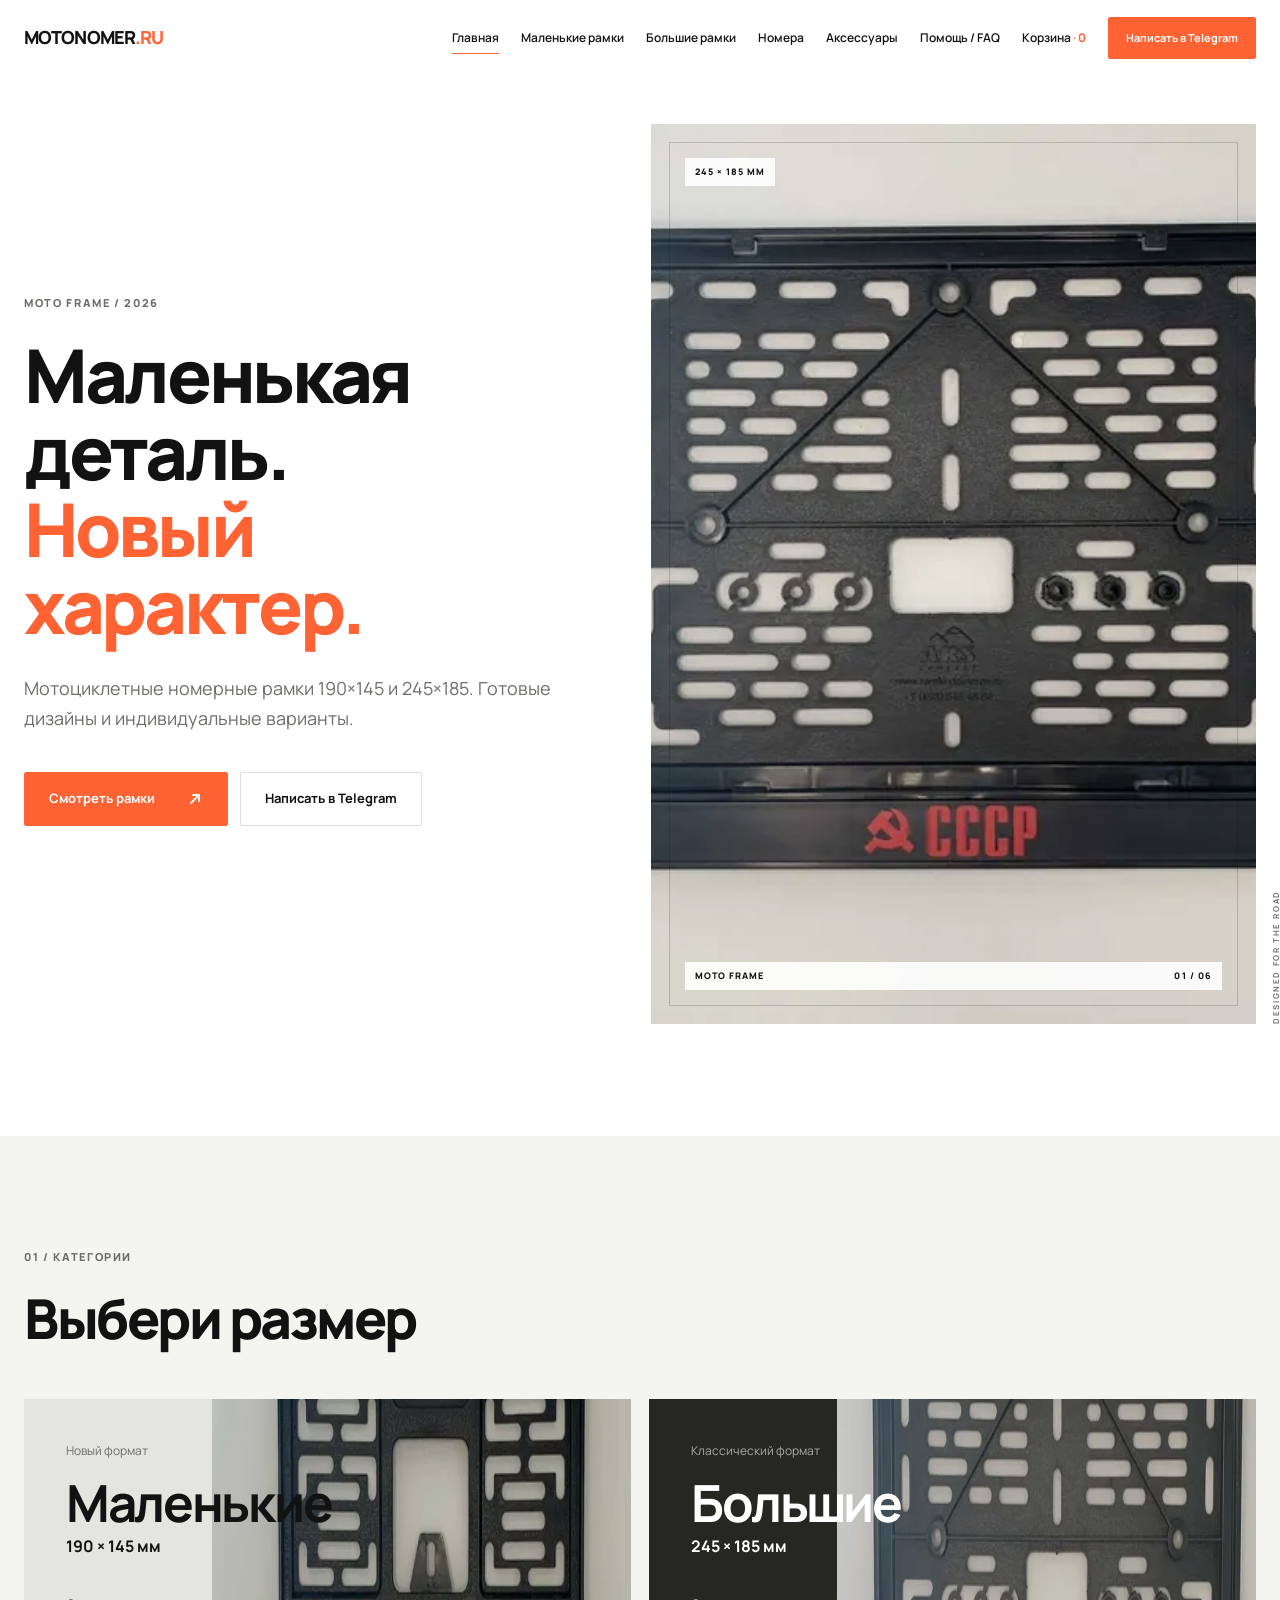
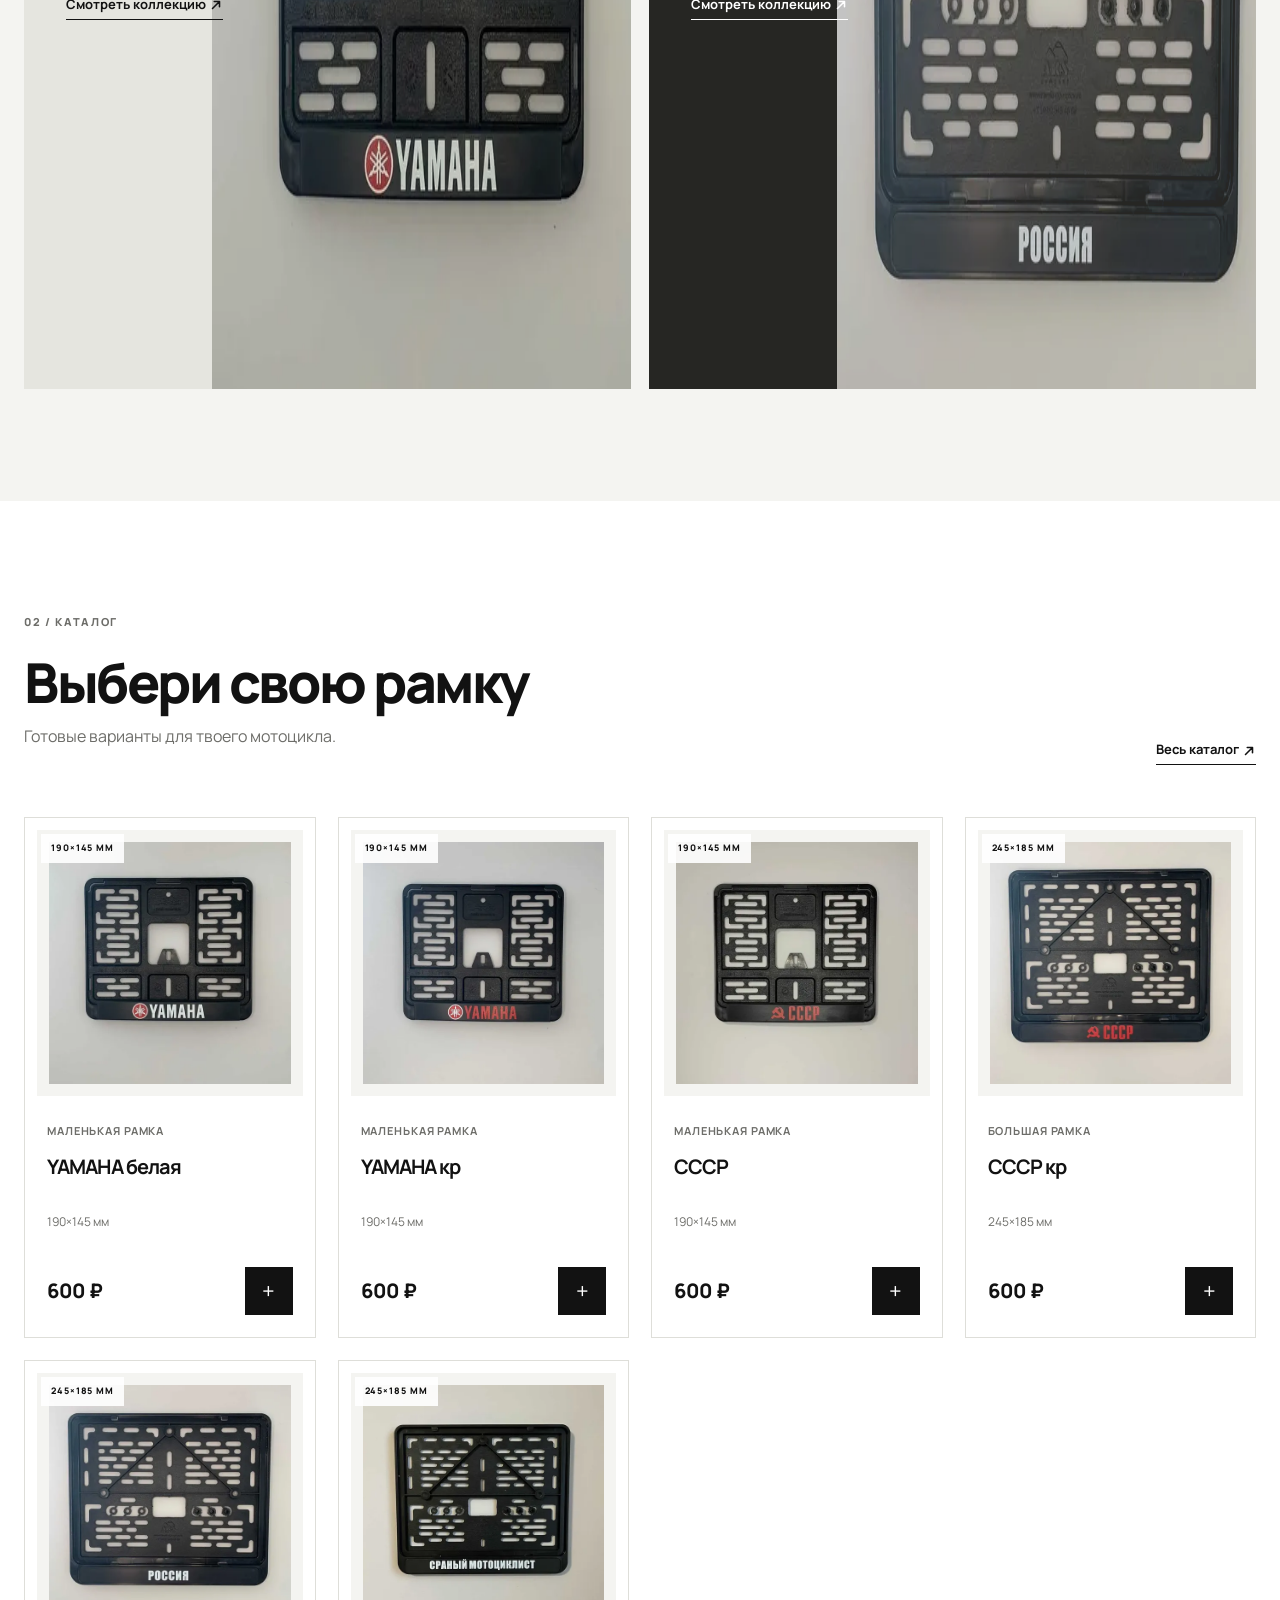
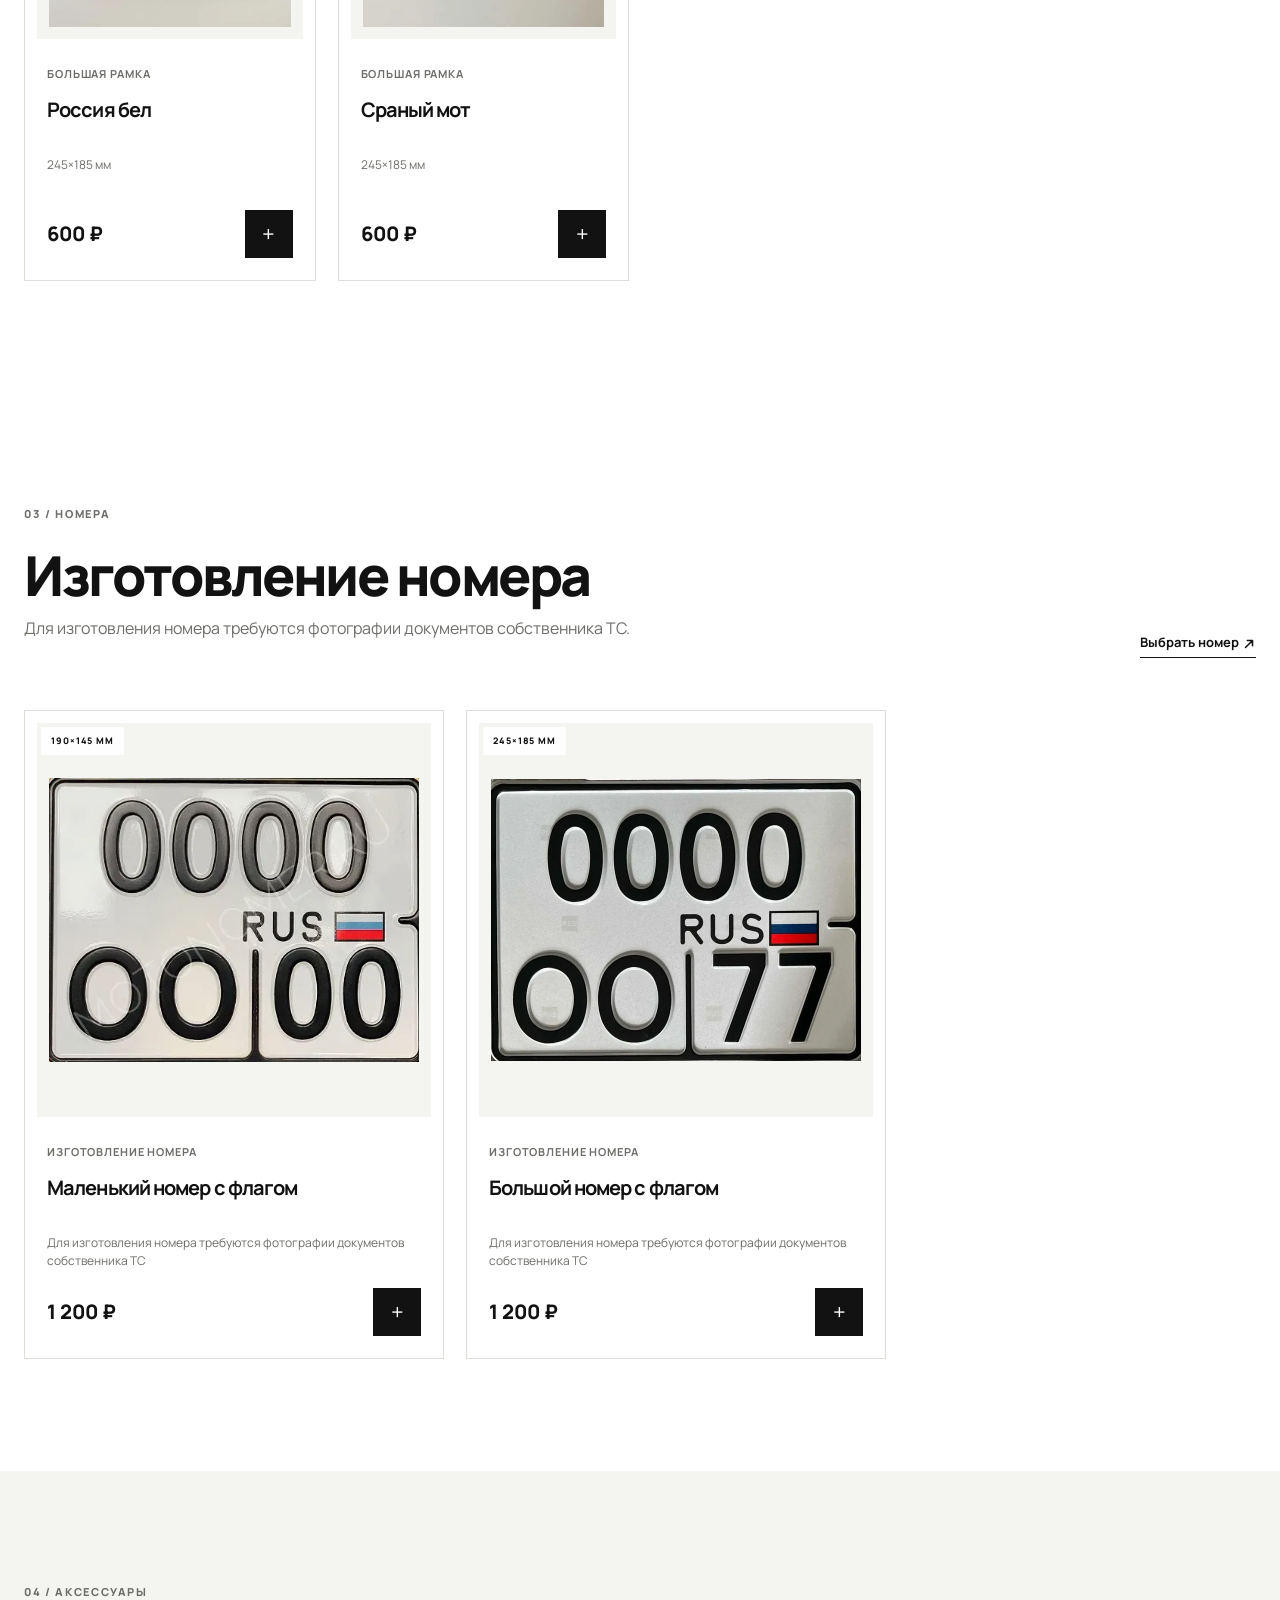
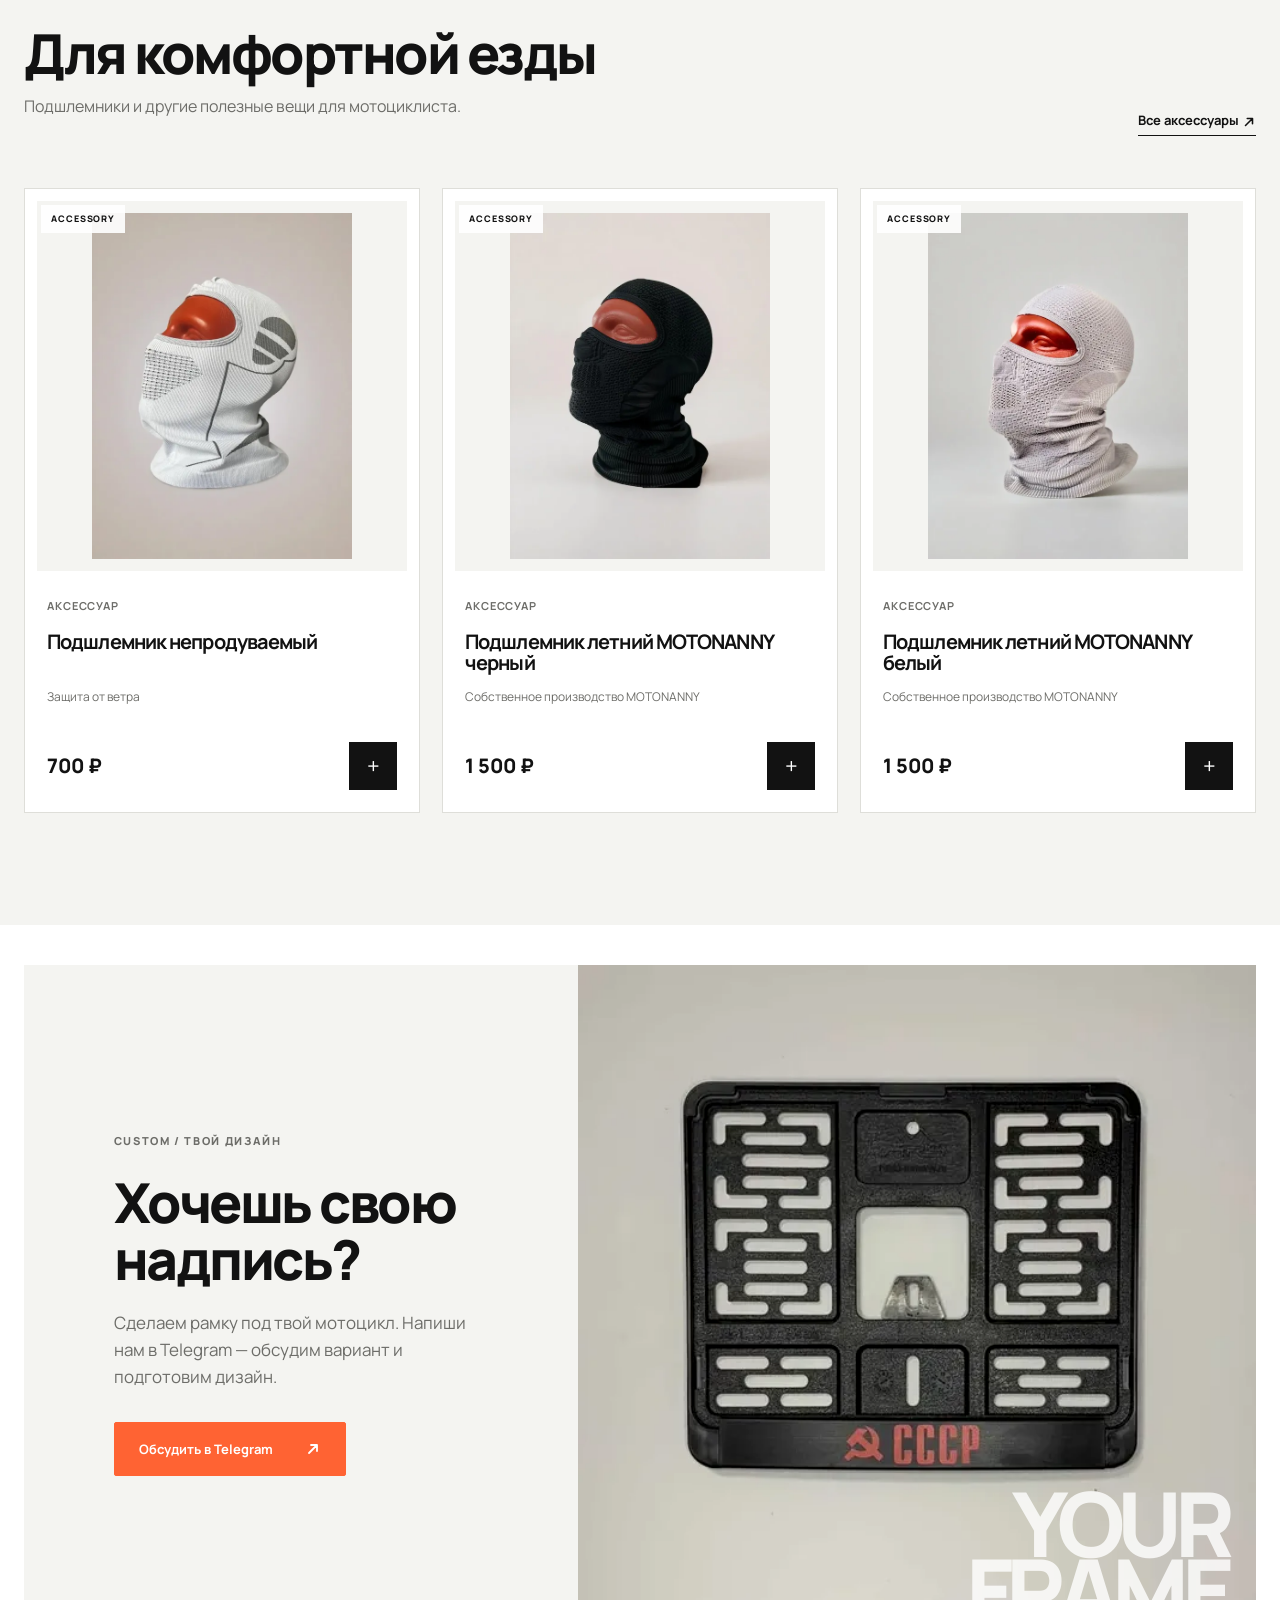
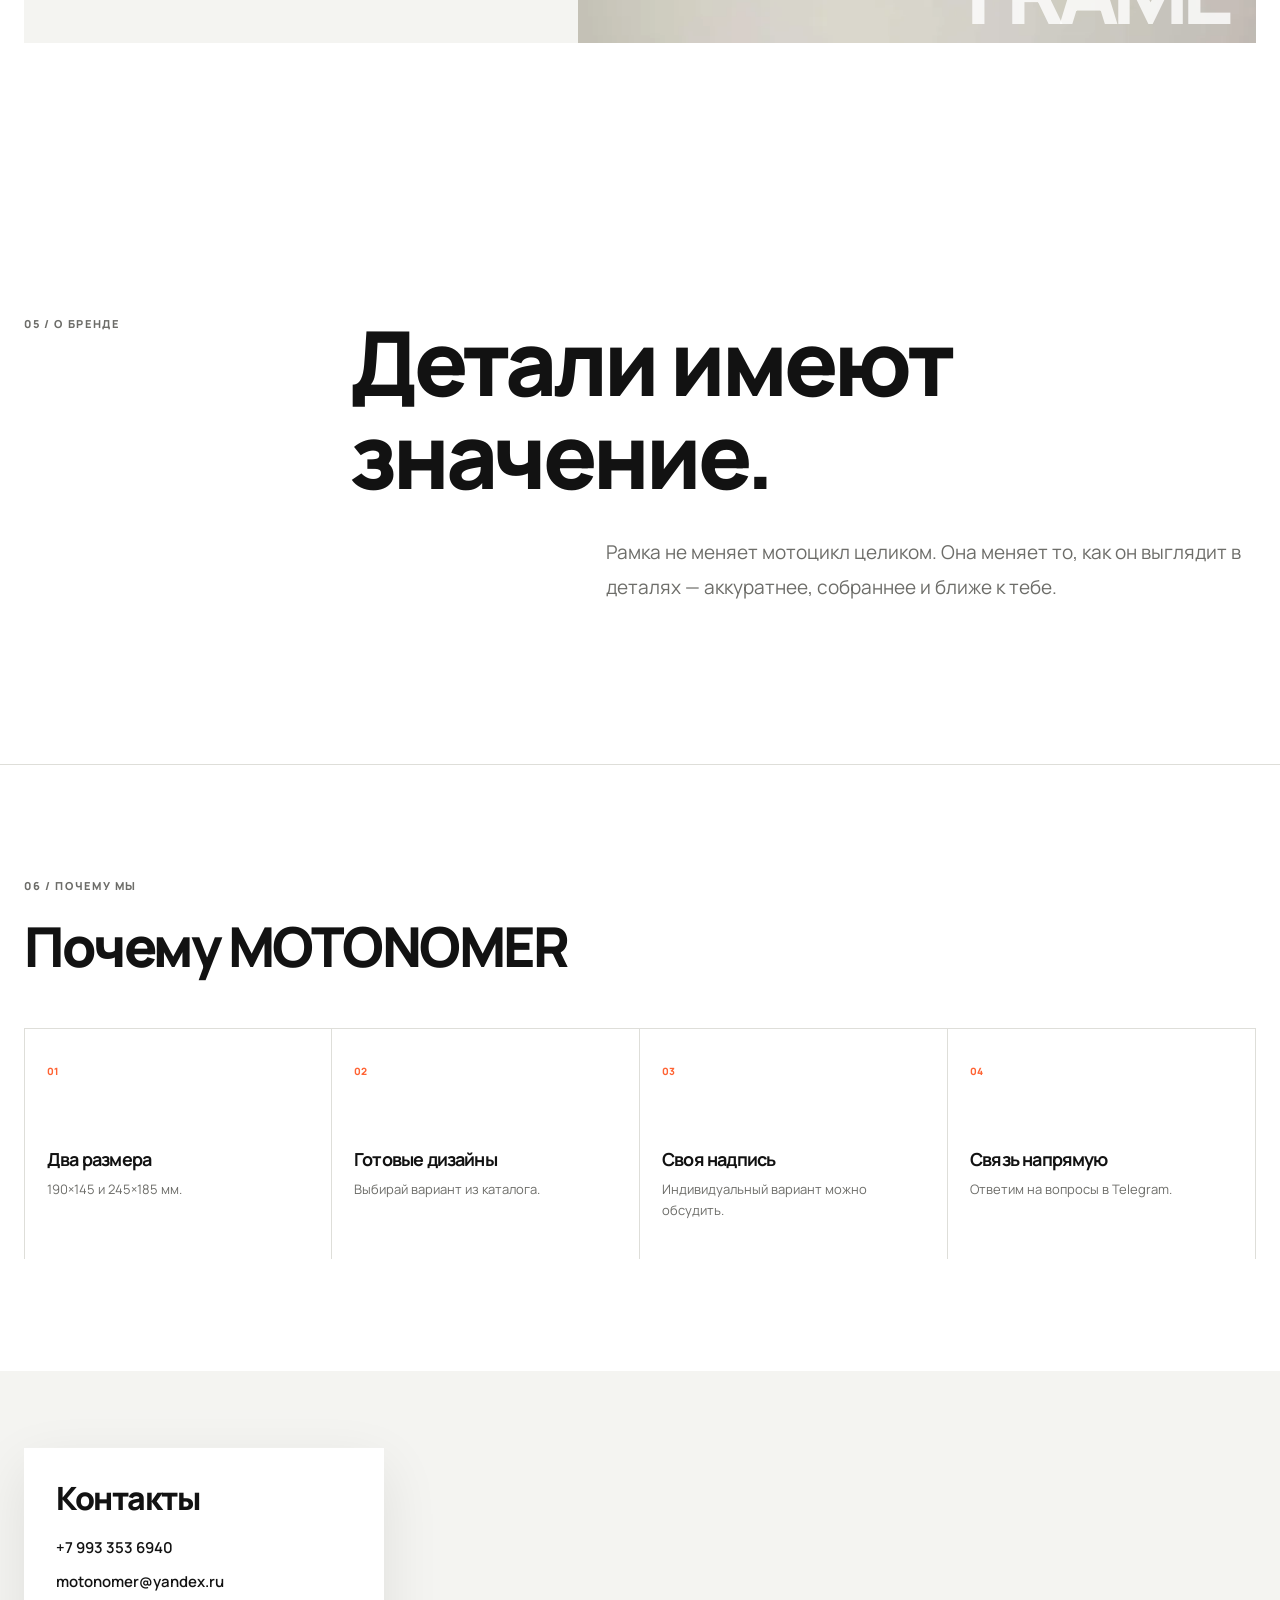
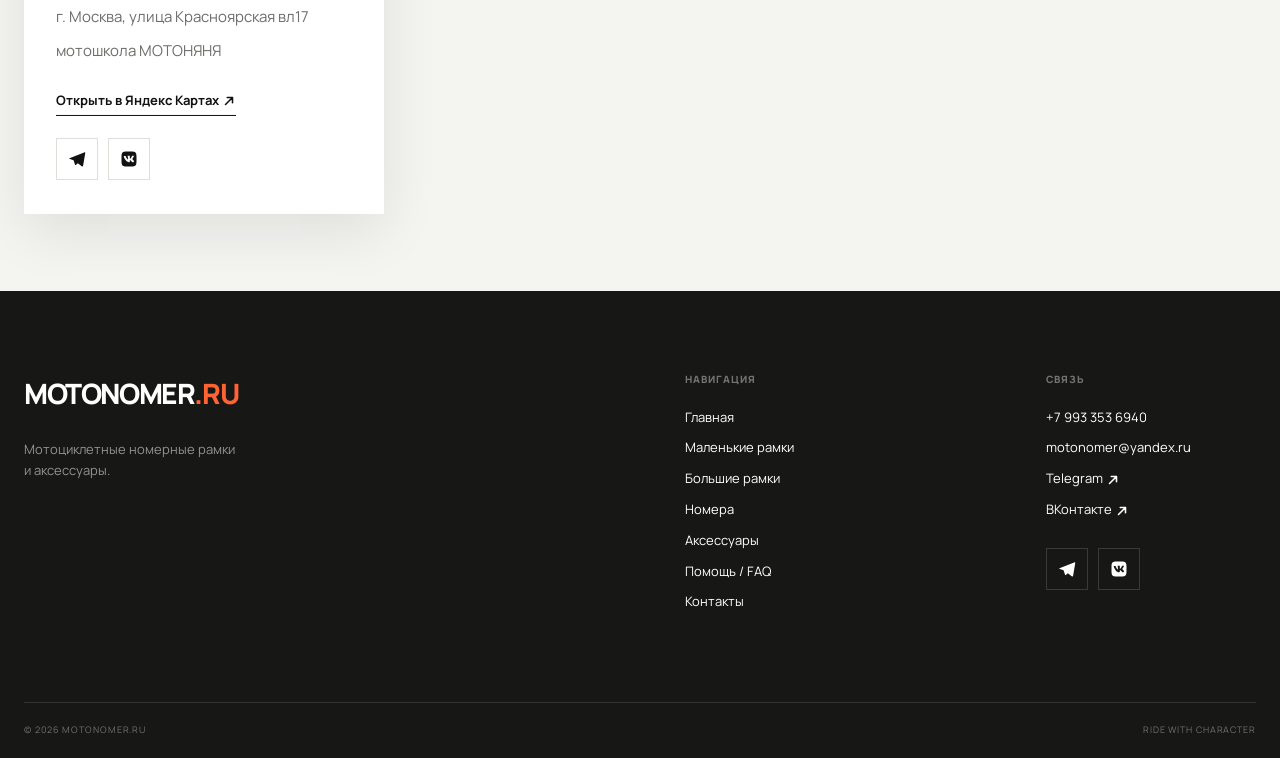
==== commit 2add9c64: "добавление каталога" ====
--- a/index.html
+++ b/index.html
@@ -5,10 +5,15 @@
   <meta name="viewport" content="width=device-width, initial-scale=1.0">
   <meta name="description" content="Мотоциклетные номерные рамки 190×145 и 245×185. Готовые дизайны и индивидуальные варианты.">
   <title>MOTONOMER — мотоциклетные номерные рамки</title>
+  <link rel="icon" href="favicon.svg" type="image/svg+xml">
+  <link rel="icon" href="favicon-32.png" sizes="32x32" type="image/png">
+  <link rel="icon" href="favicon-16.png" sizes="16x16" type="image/png">
+  <link rel="apple-touch-icon" href="apple-touch-icon.png">
   <link rel="preconnect" href="https://fonts.googleapis.com">
   <link rel="preconnect" href="https://fonts.gstatic.com" crossorigin>
   <link href="https://fonts.googleapis.com/css2?family=Manrope:wght@400;500;600;700;800&display=swap" rel="stylesheet">
   <link rel="stylesheet" href="css/style.css">
+  <script src="js/products.js" defer></script>
   <script src="js/main.js" defer></script>
   <script src="js/cart.js" defer></script>
 </head>
@@ -23,6 +28,7 @@
         <a class="active" href="index.html">Главная</a>
         <a href="small.html">Маленькие рамки</a>
         <a href="large.html">Большие рамки</a>
+        <a href="plates.html">Номера</a>
         <a href="accessories.html">Аксессуары</a>
         <a href="faq.html">Помощь / FAQ</a>
         <a class="cart-link" href="cart.html">Корзина <span>· <b data-cart-count>0</b></span></a>
@@ -39,13 +45,13 @@
           <h1>Маленькая деталь.<br><span>Новый характер.</span></h1>
           <p class="hero-lead">Мотоциклетные номерные рамки 190×145 и 245×185. Готовые дизайны и индивидуальные варианты.</p>
           <div class="button-row">
-            <a class="button button-accent" href="#catalog">Смотреть рамки <span>↘</span></a>
+            <a class="button button-accent" href="#catalog">Смотреть рамки <svg class="icon-arrow" viewBox="0 0 16 16" aria-hidden="true"><path d="M4 12 12 4M6 4h6v6"/></svg></a>
             <a class="button button-ghost" href="#" data-telegram>Написать в Telegram</a>
           </div>
         </div>
         <div class="hero-visual reveal">
           <div class="hero-image-wrap">
-            <img src="images/large-ussr.jpg" alt="Большая мотоциклетная номерная рамка СССР" width="900" height="900">
+            <img src="images/catalog/large-004.webp" alt="Большая мотоциклетная номерная рамка СССР" width="900" height="900">
             <div class="hero-spec spec-top">245 × 185 MM</div>
             <div class="hero-spec spec-bottom"><span>MOTO FRAME</span><span>01 / 06</span></div>
           </div>
@@ -66,18 +72,18 @@
               <p>Новый формат</p>
               <h3>Маленькие</h3>
               <strong>190 × 145 мм</strong>
-              <span class="text-link">Смотреть коллекцию ↗</span>
+              <span class="text-link">Смотреть коллекцию <svg class="icon-arrow" viewBox="0 0 16 16" aria-hidden="true"><path d="M4 12 12 4M6 4h6v6"/></svg></span>
             </div>
-            <img src="images/small-yamaha-white.jpg" alt="Маленькая рамка Yamaha 190×145" width="900" height="900">
+            <img src="images/catalog/small-001.webp" alt="Маленькая рамка Yamaha 190×145" width="900" height="900">
           </a>
           <a class="category-card category-card-dark reveal" href="large.html">
             <div class="category-content">
               <p>Классический формат</p>
               <h3>Большие</h3>
               <strong>245 × 185 мм</strong>
-              <span class="text-link">Смотреть коллекцию ↗</span>
+              <span class="text-link">Смотреть коллекцию <svg class="icon-arrow" viewBox="0 0 16 16" aria-hidden="true"><path d="M4 12 12 4M6 4h6v6"/></svg></span>
             </div>
-            <img src="images/large-russia.jpg" alt="Большая рамка Россия 245×185" width="900" height="900">
+            <img src="images/catalog/large-005.webp" alt="Большая рамка Россия 245×185" width="900" height="900">
           </a>
         </div>
       </div>
@@ -91,21 +97,35 @@
             <h2>Выбери свою рамку</h2>
             <p>Готовые варианты для твоего мотоцикла.</p>
           </div>
-          <a class="text-link desktop-link" href="small.html">Весь каталог ↗</a>
+          <a class="text-link desktop-link" href="small.html">Весь каталог <svg class="icon-arrow" viewBox="0 0 16 16" aria-hidden="true"><path d="M4 12 12 4M6 4h6v6"/></svg></a>
         </div>
         <div class="product-grid" data-products="featured"></div>
       </div>
     </section>
 
-    <section class="section accessories-section" id="accessories">
+    <section class="section plates-section" id="plates">
       <div class="container">
         <div class="section-heading section-heading-row reveal">
           <div>
-            <p class="eyebrow">03 / АКСЕССУАРЫ</p>
+            <p class="eyebrow">03 / НОМЕРА</p>
+            <h2>Изготовление номера</h2>
+            <p>Для изготовления номера требуются фотографии документов собственника ТС.</p>
+          </div>
+          <a class="text-link desktop-link" href="plates.html">Выбрать номер <svg class="icon-arrow" viewBox="0 0 16 16" aria-hidden="true"><path d="M4 12 12 4M6 4h6v6"/></svg></a>
+        </div>
+        <div class="product-grid" data-products="plates"></div>
+      </div>
+    </section>
+
+    <section class="section accessories-section" id="accessories">
+      <div class="container">
+        <div class="section-heading section-heading-row reveal">
+          <div>
+            <p class="eyebrow">04 / АКСЕССУАРЫ</p>
             <h2>Для комфортной езды</h2>
             <p>Подшлемники и другие полезные вещи для мотоциклиста.</p>
           </div>
-          <a class="text-link desktop-link" href="accessories.html">Все аксессуары ↗</a>
+          <a class="text-link desktop-link" href="accessories.html">Все аксессуары <svg class="icon-arrow" viewBox="0 0 16 16" aria-hidden="true"><path d="M4 12 12 4M6 4h6v6"/></svg></a>
         </div>
         <div class="product-grid" data-products="accessories"></div>
       </div>
@@ -118,10 +138,10 @@
             <p class="eyebrow">CUSTOM / ТВОЙ ДИЗАЙН</p>
             <h2>Хочешь свою<br>надпись?</h2>
             <p>Сделаем рамку под твой мотоцикл. Напиши нам в Telegram — обсудим вариант и подготовим дизайн.</p>
-            <a class="button button-accent" href="#" data-telegram>Обсудить в Telegram <span>↗</span></a>
+            <a class="button button-accent" href="#" data-telegram>Обсудить в Telegram <svg class="icon-arrow" viewBox="0 0 16 16" aria-hidden="true"><path d="M4 12 12 4M6 4h6v6"/></svg></a>
           </div>
           <div class="custom-image">
-            <img src="images/small-ussr.jpg" alt="Мотоциклетная рамка с индивидуальной надписью" width="900" height="900">
+            <img src="images/catalog/small-003.webp" alt="Мотоциклетная рамка с индивидуальной надписью" width="900" height="900">
             <span>YOUR<br>FRAME</span>
           </div>
         </div>
@@ -130,7 +150,7 @@
 
     <section class="section editorial-section">
       <div class="container editorial-grid reveal">
-        <p class="eyebrow">04 / О БРЕНДЕ</p>
+        <p class="eyebrow">05 / О БРЕНДЕ</p>
         <div>
           <h2>Детали имеют<br>значение.</h2>
           <p>Рамка не меняет мотоцикл целиком. Она меняет то, как он выглядит в деталях — аккуратнее, собраннее и ближе к тебе.</p>
@@ -141,7 +161,7 @@
     <section class="section benefits">
       <div class="container">
         <div class="section-heading reveal">
-          <p class="eyebrow">05 / ПОЧЕМУ МЫ</p>
+          <p class="eyebrow">06 / ПОЧЕМУ МЫ</p>
           <h2>Почему MOTONOMER</h2>
         </div>
         <div class="benefit-grid">
@@ -172,7 +192,7 @@
             <li>г. Москва, улица Красноярская вл17</li>
             <li>мотошкола МОТОНЯНЯ</li>
           </ul>
-          <a class="text-link contacts-map-link" href="https://yandex.ru/maps/?pt=37.829273,55.827394&z=16&l=map" target="_blank" rel="noopener noreferrer">Открыть в Яндекс Картах ↗</a>
+          <a class="text-link contacts-map-link" href="https://yandex.ru/maps/?pt=37.829273,55.827394&z=16&l=map" target="_blank" rel="noopener noreferrer">Открыть в Яндекс Картах <svg class="icon-arrow" viewBox="0 0 16 16" aria-hidden="true"><path d="M4 12 12 4M6 4h6v6"/></svg></a>
           <div class="social-links">
             <a class="social-link" href="#" data-telegram aria-label="Telegram">
               <svg viewBox="0 0 24 24" aria-hidden="true"><path d="M21.5 3.3 2.8 10.6c-1.3.5-1.3 1.2-.2 1.5l4.8 1.5 1.9 5.8c.2.7.4 1 1.1.6l2.7-2.2 5.2 3.8c1 .6 1.7.3 1.9-.9L22.9 4.6c.3-1.3-.5-1.8-1.4-1.3Z"/></svg>
@@ -189,13 +209,13 @@
   <footer class="site-footer">
     <div class="container footer-top">
       <div><a class="logo logo-light" href="index.html">MOTONOMER<span>.RU</span></a><p>Мотоциклетные номерные рамки<br>и аксессуары.</p></div>
-      <nav aria-label="Навигация в подвале"><p>Навигация</p><a href="index.html">Главная</a><a href="small.html">Маленькие рамки</a><a href="large.html">Большие рамки</a><a href="accessories.html">Аксессуары</a><a href="faq.html">Помощь / FAQ</a><a href="index.html#contacts">Контакты</a></nav>
+      <nav aria-label="Навигация в подвале"><p>Навигация</p><a href="index.html">Главная</a><a href="small.html">Маленькие рамки</a><a href="large.html">Большие рамки</a><a href="plates.html">Номера</a><a href="accessories.html">Аксессуары</a><a href="faq.html">Помощь / FAQ</a><a href="index.html#contacts">Контакты</a></nav>
       <div class="footer-contact">
         <p>Связь</p>
         <a href="tel:+79933536940">+7 993 353 6940</a>
         <a href="mailto:motonomer@yandex.ru">motonomer@yandex.ru</a>
-        <a href="#" data-telegram>Telegram ↗</a>
-        <a href="#" data-vk>ВКонтакте ↗</a>
+        <a href="#" data-telegram>Telegram <svg class="icon-arrow" viewBox="0 0 16 16" aria-hidden="true"><path d="M4 12 12 4M6 4h6v6"/></svg></a>
+        <a href="#" data-vk>ВКонтакте <svg class="icon-arrow" viewBox="0 0 16 16" aria-hidden="true"><path d="M4 12 12 4M6 4h6v6"/></svg></a>
         <div class="social-links">
           <a class="social-link" href="#" data-telegram aria-label="Telegram">
             <svg viewBox="0 0 24 24" aria-hidden="true"><path d="M21.5 3.3 2.8 10.6c-1.3.5-1.3 1.2-.2 1.5l4.8 1.5 1.9 5.8c.2.7.4 1 1.1.6l2.7-2.2 5.2 3.8c1 .6 1.7.3 1.9-.9L22.9 4.6c.3-1.3-.5-1.8-1.4-1.3Z"/></svg>
--- a/css/style.css
+++ b/css/style.css
@@ -1,18 +1,26 @@
 :root {
-  --bg: #fff;
-  --surface: #f4f4f1;
+  --color-bg: #fff;
+  --color-surface: #f4f4f1;
+  --color-text: #121212;
+  --color-text-muted: #6d6d69;
+  --color-accent: #ff6333;
+  --color-border: #deded9;
+  --shadow-sm: 0 8px 24px rgba(16, 16, 14, .07);
+  --shadow-md: 0 18px 55px rgba(16, 16, 14, .09);
+  --bg: var(--color-bg);
+  --surface: var(--color-surface);
   --surface-2: #ecece7;
-  --text: #121212;
-  --muted: #6d6d69;
-  --accent: #ff6333;
+  --text: var(--color-text);
+  --muted: var(--color-text-muted);
+  --accent: var(--color-accent);
   --accent-dark: #e84d1f;
-  --border: #deded9;
+  --border: var(--color-border);
   --dark: #171715;
   --radius-sm: 8px;
   --radius-md: 16px;
   --radius-lg: 28px;
   --container: 1240px;
-  --shadow: 0 18px 55px rgba(16, 16, 14, .09);
+  --shadow: var(--shadow-md);
 }
 
 * { box-sizing: border-box; }
@@ -33,6 +41,10 @@
 a { color: inherit; text-decoration: none; }
 button, input { font: inherit; }
 button { color: inherit; }
+:where(a, button, input):focus-visible {
+  outline: 3px solid rgba(255, 99, 51, .38);
+  outline-offset: 4px;
+}
 .container { width: min(calc(100% - 48px), var(--container)); margin-inline: auto; }
 .section { padding: 112px 0; }
 .eyebrow {
@@ -71,6 +83,18 @@
 .button-ghost { border-color: var(--border); background: transparent; color: var(--text); }
 .button-ghost:hover { border-color: var(--text); }
 .button-small { min-height: 42px; padding: 10px 17px; font-size: 11px; }
+.icon-arrow {
+  width: 14px;
+  height: 14px;
+  flex: 0 0 14px;
+  fill: none;
+  stroke: currentColor;
+  stroke-width: 1.8;
+  stroke-linecap: round;
+  stroke-linejoin: round;
+  vertical-align: middle;
+}
+.button .icon-arrow { width: 16px; height: 16px; flex-basis: 16px; }
 .text-link {
   display: inline-block;
   padding-bottom: 4px;
@@ -165,7 +189,7 @@
 .category-card-dark img { filter: brightness(.8) contrast(1.12); mix-blend-mode: screen; }
 .category-card-dark .category-content p { color: #aaa; }
 
-.product-grid { display: grid; grid-template-columns: repeat(3, 1fr); gap: 22px; }
+.product-grid { display: grid; grid-template-columns: repeat(auto-fit, minmax(260px, 1fr)); gap: 22px; }
 .product-card {
   position: relative; overflow: hidden; border: 1px solid var(--border); background: #fff;
   transition: box-shadow .28s, transform .28s;
@@ -175,25 +199,84 @@
   position: absolute; z-index: 2; top: 16px; left: 16px; padding: 7px 10px;
   background: rgba(255,255,255,.9); font-size: 9px; font-weight: 800; letter-spacing: .1em;
 }
-.product-image { overflow: hidden; margin: 12px; background: var(--surface); }
+.product-image { overflow: hidden; margin: 12px; aspect-ratio: 1; background: var(--surface); }
 .product-image img {
-  width: 100%; aspect-ratio: 1; object-fit: cover; transition: transform .4s ease;
+  width: 100%; height: 100%; padding: 12px; object-fit: contain; transition: transform .4s ease;
 }
 .product-card:hover .product-image img { transform: scale(1.035); }
 .product-info { padding: 14px 22px 22px; }
 .product-meta { margin-bottom: 18px; color: var(--muted); font-size: 11px; font-weight: 700; letter-spacing: .08em; text-transform: uppercase; }
 .product-info h3 { min-height: 48px; margin-bottom: 8px; font-size: 20px; }
-.product-detail { margin: 0 0 18px; color: var(--muted); font-size: 12px; line-height: 1.5; }
+.product-detail { margin: 0 0 18px; color: var(--muted); font-size: 12px; line-height: 1.5; min-height: 36px; }
 .product-buy { display: flex; align-items: center; justify-content: space-between; gap: 14px; }
-.product-price { font-size: 20px; font-weight: 800; }
+.product-price { flex: 1 1 auto; min-width: 0; font-size: 20px; font-weight: 800; }
 .add-to-cart {
-  width: 48px; height: 48px; border: 1px solid var(--text); background: var(--text); color: #fff;
-  cursor: pointer; font-size: 22px; transition: background .2s, border-color .2s, transform .2s;
+  flex: 0 0 48px;
+  width: 48px;
+  min-width: 48px;
+  height: 48px;
+  min-height: 48px;
+  padding: 0;
+  border: 1px solid var(--text);
+  background: var(--text);
+  color: #fff;
+  appearance: none;
+  -webkit-appearance: none;
+  border-radius: 0;
+  cursor: pointer;
+  font-size: 22px;
+  line-height: 1;
+  text-align: center;
+  transition: background .2s, border-color .2s, transform .2s;
 }
 .add-to-cart:hover { border-color: var(--accent); background: var(--accent); transform: rotate(90deg); }
+.product-quantity {
+  display: inline-flex;
+  align-items: center;
+  gap: 6px;
+}
+.product-quantity-button {
+  flex: 0 0 40px;
+  width: 40px;
+  height: 40px;
+  min-width: 40px;
+  padding: 0;
+  border: 1px solid var(--border);
+  background: #fff;
+  color: var(--text);
+  appearance: none;
+  -webkit-appearance: none;
+  cursor: pointer;
+  font-size: 20px;
+  line-height: 1;
+  transition: border-color .2s, background .2s, color .2s, transform .2s;
+}
+.product-quantity-button:hover {
+  border-color: var(--text);
+  transform: translateY(-1px);
+}
+.product-quantity-button-accent {
+  border-color: var(--accent);
+  background: var(--accent);
+  color: #fff;
+}
+.product-quantity-button-accent:hover {
+  border-color: var(--accent-dark);
+  background: var(--accent-dark);
+}
+.product-quantity-value {
+  min-width: 20px;
+  font-size: 15px;
+  font-weight: 800;
+  text-align: center;
+}
 
 .custom-section { padding-top: 40px; }
 .accessories-section { background: var(--surface); }
+.plates-section .product-grid,
+.plates-grid {
+  grid-template-columns: repeat(2, minmax(0, 420px));
+}
 .custom-panel {
   display: grid; min-height: 630px; overflow: hidden; background: var(--surface);
   grid-template-columns: .9fr 1.1fr;
@@ -513,12 +596,52 @@
 .footer-top a:hover { color: var(--accent); }
 .footer-bottom { display: flex; justify-content: space-between; padding-top: 20px; border-top: 1px solid #333330; color: #71716e; font-size: 9px; letter-spacing: .1em; }
 .toast {
-  position: fixed; z-index: 200; right: 24px; bottom: 24px; padding: 15px 20px;
+  position: fixed; z-index: 200; right: 24px; bottom: 96px; padding: 15px 20px;
   background: var(--text); color: #fff; font-size: 12px; font-weight: 700;
   opacity: 0; pointer-events: none; transform: translateY(20px);
   transition: opacity .25s, transform .25s;
 }
 .toast.show { opacity: 1; transform: translateY(0); }
+.floating-cart {
+  position: fixed;
+  z-index: 140;
+  right: max(16px, env(safe-area-inset-right));
+  bottom: max(16px, env(safe-area-inset-bottom));
+  display: inline-flex;
+  min-width: 62px;
+  height: 56px;
+  align-items: center;
+  justify-content: center;
+  gap: 9px;
+  padding: 0 18px;
+  border: 1px solid rgba(255,255,255,.16);
+  border-radius: 999px;
+  background: var(--dark);
+  color: #fff;
+  box-shadow: var(--shadow-md);
+  font-size: 13px;
+  font-weight: 800;
+  transition: background .2s, transform .2s;
+}
+.floating-cart:hover { background: var(--accent); transform: translateY(-3px); }
+.floating-cart svg { width: 19px; height: 19px; fill: none; stroke: currentColor; stroke-width: 1.8; }
+.floating-cart-count {
+  display: inline-flex;
+  min-width: 24px;
+  height: 24px;
+  align-items: center;
+  justify-content: center;
+  padding: 0 6px;
+  border-radius: 999px;
+  background: rgba(255, 255, 255, .12);
+  font-size: 12px;
+  line-height: 1;
+}
+.floating-cart.is-empty { display: none; }
+.floating-cart.bump { animation: cart-bump .35s ease; }
+@keyframes cart-bump {
+  50% { transform: scale(1.12); }
+}
 .reveal { opacity: 0; transform: translateY(24px); transition: opacity .7s ease, transform .7s ease; }
 .reveal.visible { opacity: 1; transform: none; }
 
@@ -531,7 +654,7 @@
   .main-nav .button { display: none; }
   .hero-grid { gap: 4vw; }
   .category-card { min-height: 510px; }
-  .product-grid { grid-template-columns: repeat(2, 1fr); }
+  .product-grid { grid-template-columns: repeat(auto-fit, minmax(250px, 1fr)); }
   .benefit-grid { grid-template-columns: repeat(2, 1fr); }
   .benefit:nth-child(3) { border-left: 1px solid var(--border); }
   .cart-layout { grid-template-columns: 1fr 320px; gap: 35px; }
@@ -542,15 +665,46 @@
   .section { padding: 78px 0; }
   .site-header { height: 66px; }
   .menu-toggle { position: relative; z-index: 102; display: block; }
+  .menu-open .site-header,
+  .menu-open .site-header.scrolled {
+    overflow: visible;
+    background: #fff;
+    backdrop-filter: none;
+    -webkit-backdrop-filter: none;
+  }
   .menu-open .menu-toggle span:first-child { transform: translateY(3.5px) rotate(45deg); }
   .menu-open .menu-toggle span:last-child { transform: translateY(-3.5px) rotate(-45deg); }
   .main-nav {
-    position: fixed; z-index: 101; inset: 0; display: flex; align-items: flex-start; justify-content: center;
-    flex-direction: column; gap: 4px; padding: 90px 24px 30px;
-    background: #fff; opacity: 0; pointer-events: none; transform: translateY(-12px);
-    transition: opacity .25s, transform .25s;
+    position: fixed;
+    z-index: 101;
+    top: 0;
+    right: 0;
+    bottom: 0;
+    left: 0;
+    display: flex;
+    align-items: flex-start;
+    justify-content: flex-start;
+    flex-direction: column;
+    gap: 4px;
+    width: 100%;
+    min-height: 100vh;
+    min-height: 100dvh;
+    padding: 90px 24px max(30px, env(safe-area-inset-bottom));
+    overflow-y: auto;
+    -webkit-overflow-scrolling: touch;
+    background: #fff;
+    opacity: 0;
+    visibility: hidden;
+    pointer-events: none;
+    transform: translateY(-12px);
+    transition: opacity .25s, transform .25s, visibility .25s;
   }
-  .menu-open .main-nav { opacity: 1; pointer-events: auto; transform: none; }
+  .menu-open .main-nav {
+    opacity: 1;
+    visibility: visible;
+    pointer-events: auto;
+    transform: none;
+  }
   .main-nav > a:not(.button) { width: 100%; padding: 13px 0; border-bottom: 1px solid var(--border); font-size: 20px; }
   .main-nav > a:not(.button)::after { display: none; }
   .main-nav .button { display: inline-flex; width: 100%; margin-top: 18px; }
@@ -567,6 +721,15 @@
   .section-heading { margin-bottom: 35px; }
   .desktop-link { display: none; }
   .product-grid { grid-template-columns: 1fr; }
+  .plates-section .product-grid,
+  .plates-grid { grid-template-columns: 1fr; }
+  .product-quantity-button {
+    flex-basis: 38px;
+    width: 38px;
+    height: 38px;
+    min-width: 38px;
+  }
+  .product-quantity-value { min-width: 18px; }
   .custom-section { padding-top: 20px; }
   .custom-panel { grid-template-columns: 1fr; }
   .custom-copy { padding: 50px 28px; }
@@ -604,6 +767,8 @@
     width: auto;
     transform: none;
   }
+  .floating-cart { right: max(16px, env(safe-area-inset-right)); bottom: max(16px, env(safe-area-inset-bottom)); }
+  .toast { right: 16px; bottom: 92px; }
 }
 
 @media (max-width: 420px) {
@@ -621,6 +786,10 @@
   .footer-bottom { gap: 16px; flex-direction: column; }
   .contacts-card { padding: 24px 20px; }
   .contacts-card h2 { font-size: 26px; }
+  .floating-cart { width: auto; min-width: 54px; height: 54px; padding: 0 14px; gap: 8px; }
+  .floating-cart-label { display: none; }
+  .floating-cart-count { min-width: 22px; height: 22px; padding: 0 5px; font-size: 11px; }
+  .toast { left: 16px; right: 16px; bottom: 88px; text-align: center; }
 }
 
 @media (prefers-reduced-motion: reduce) {
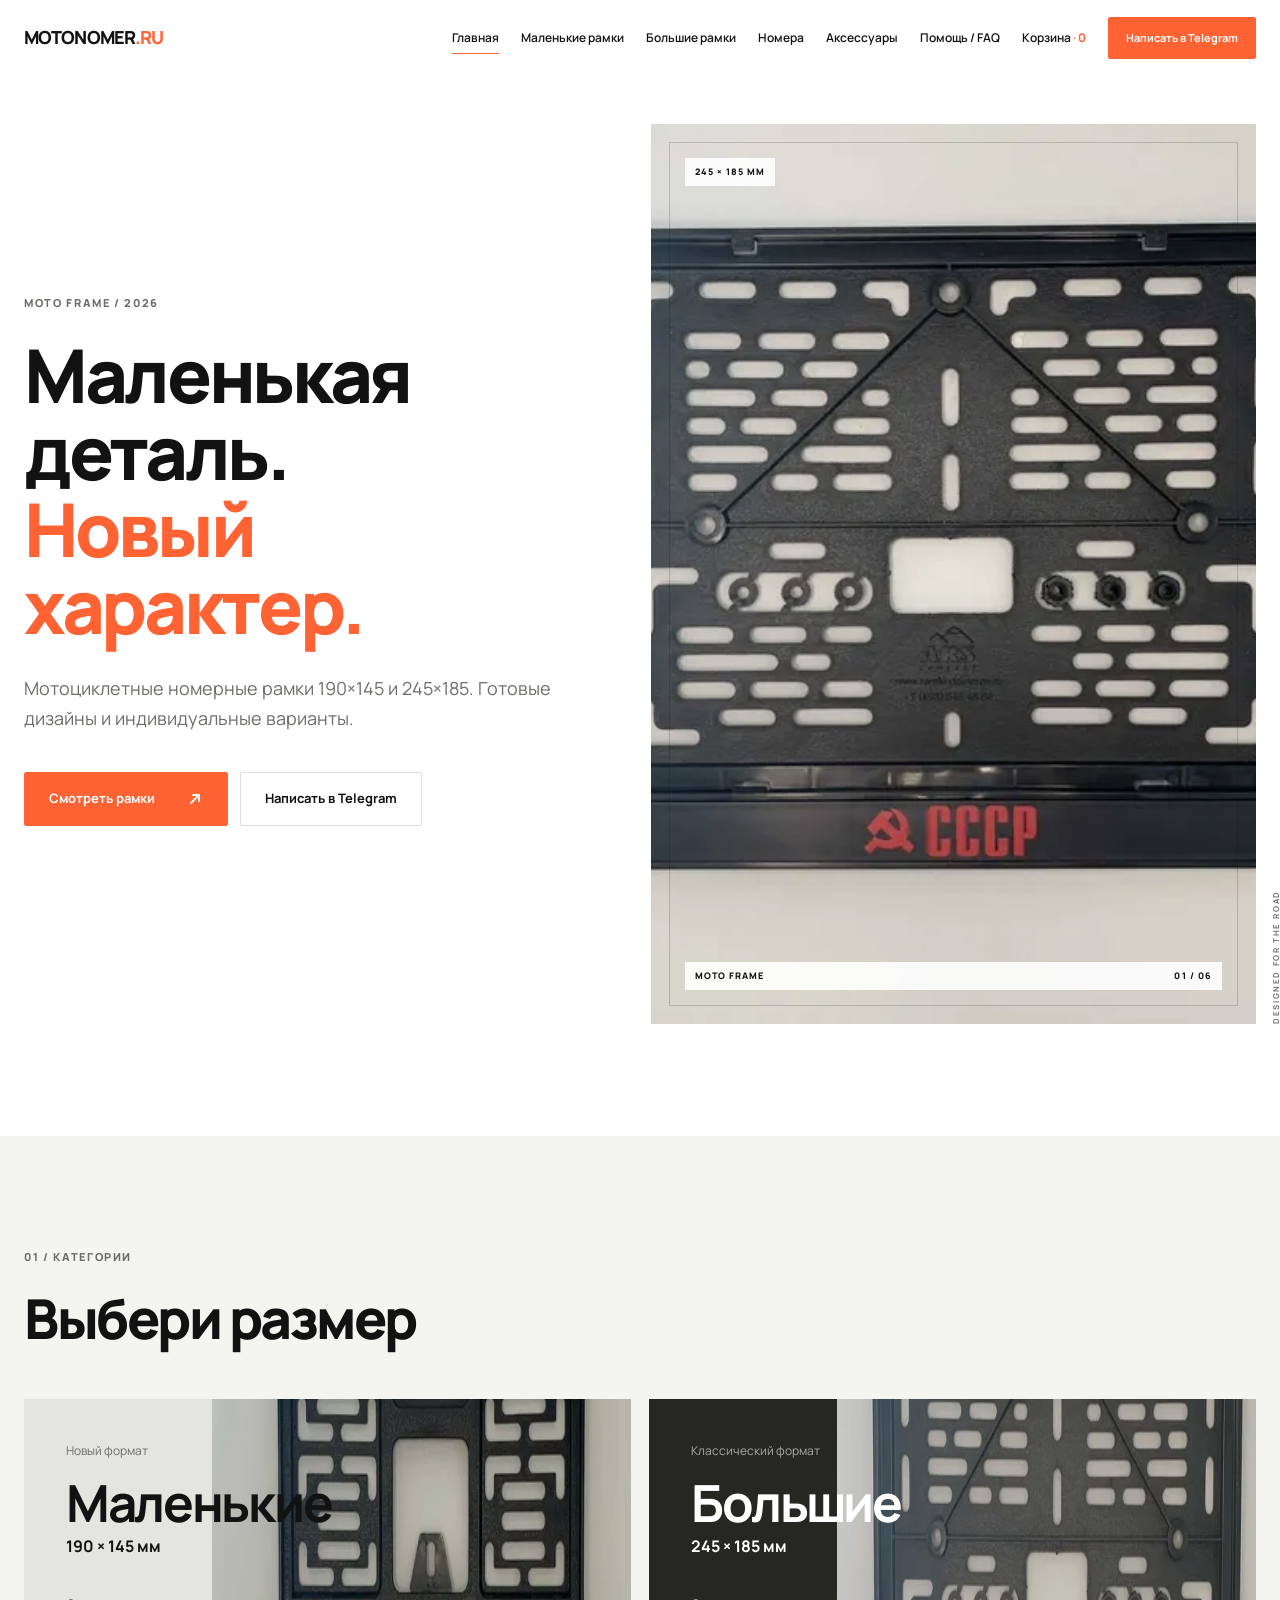
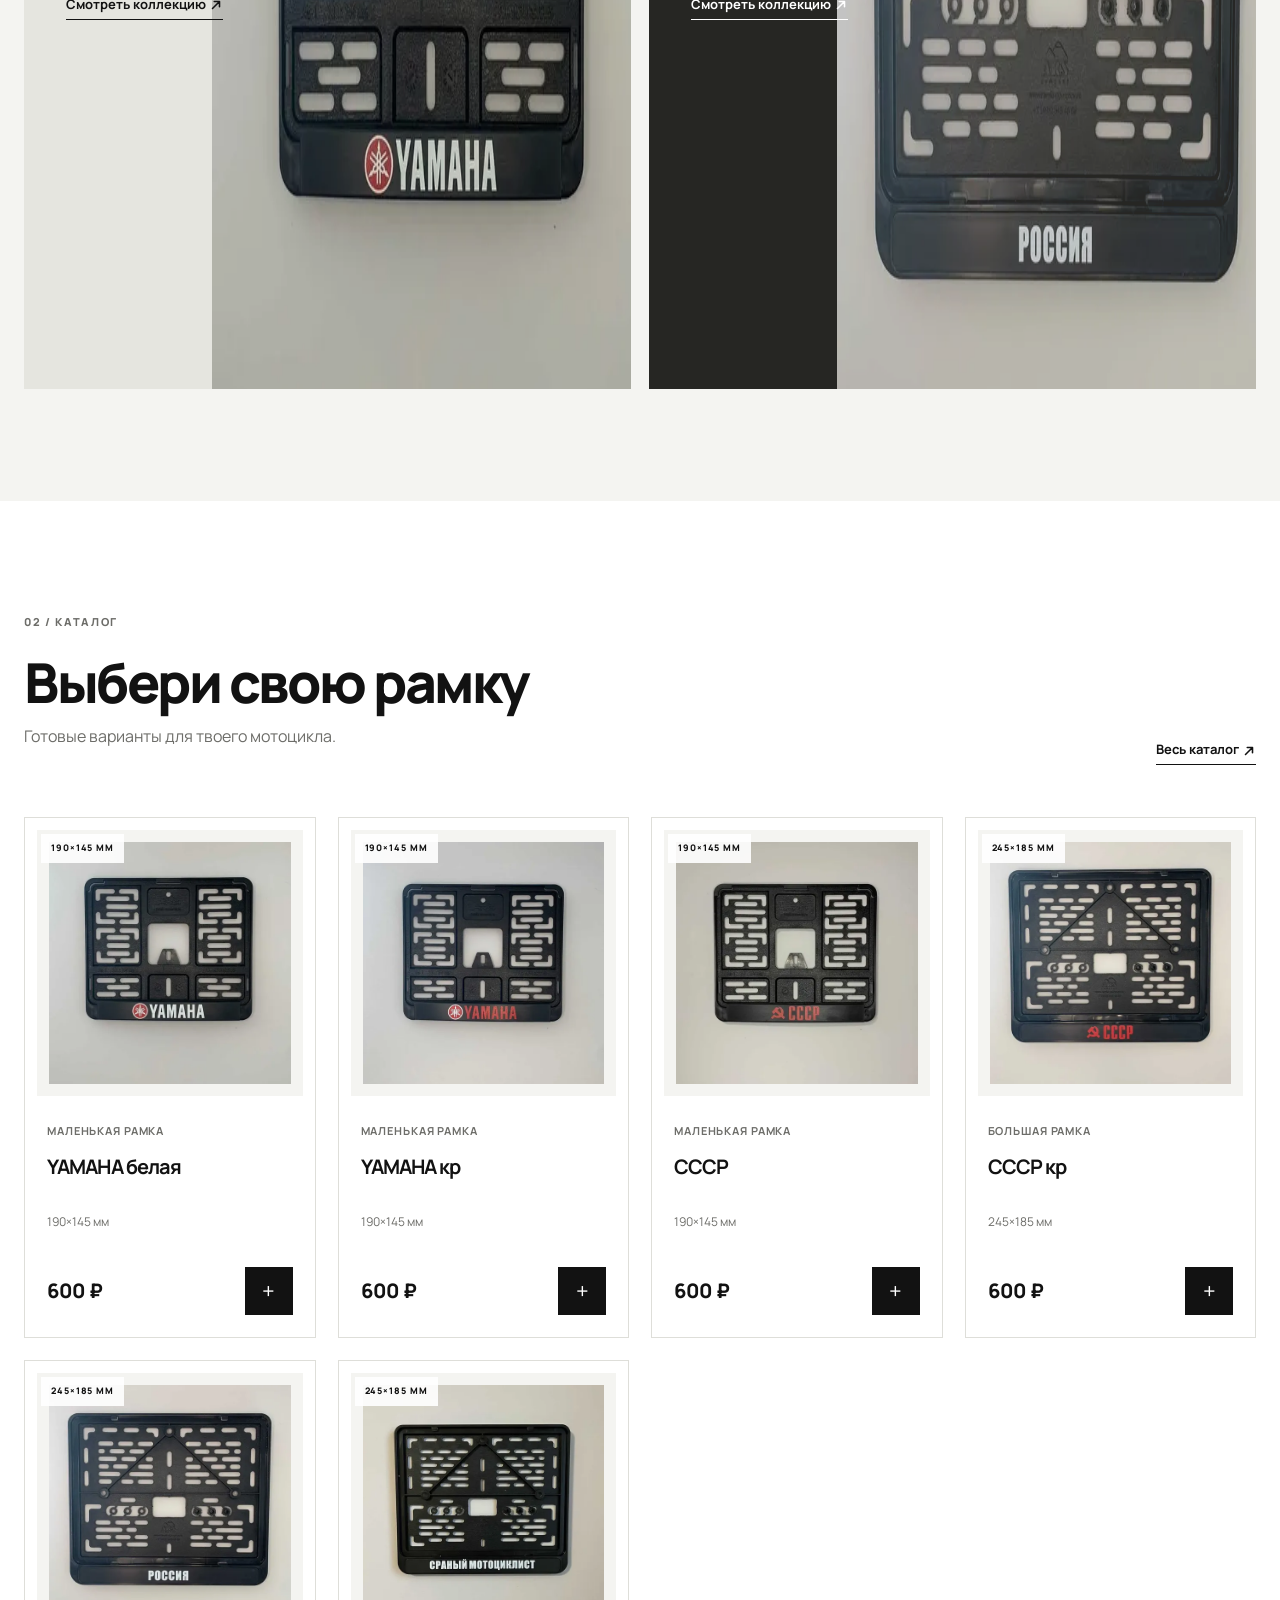
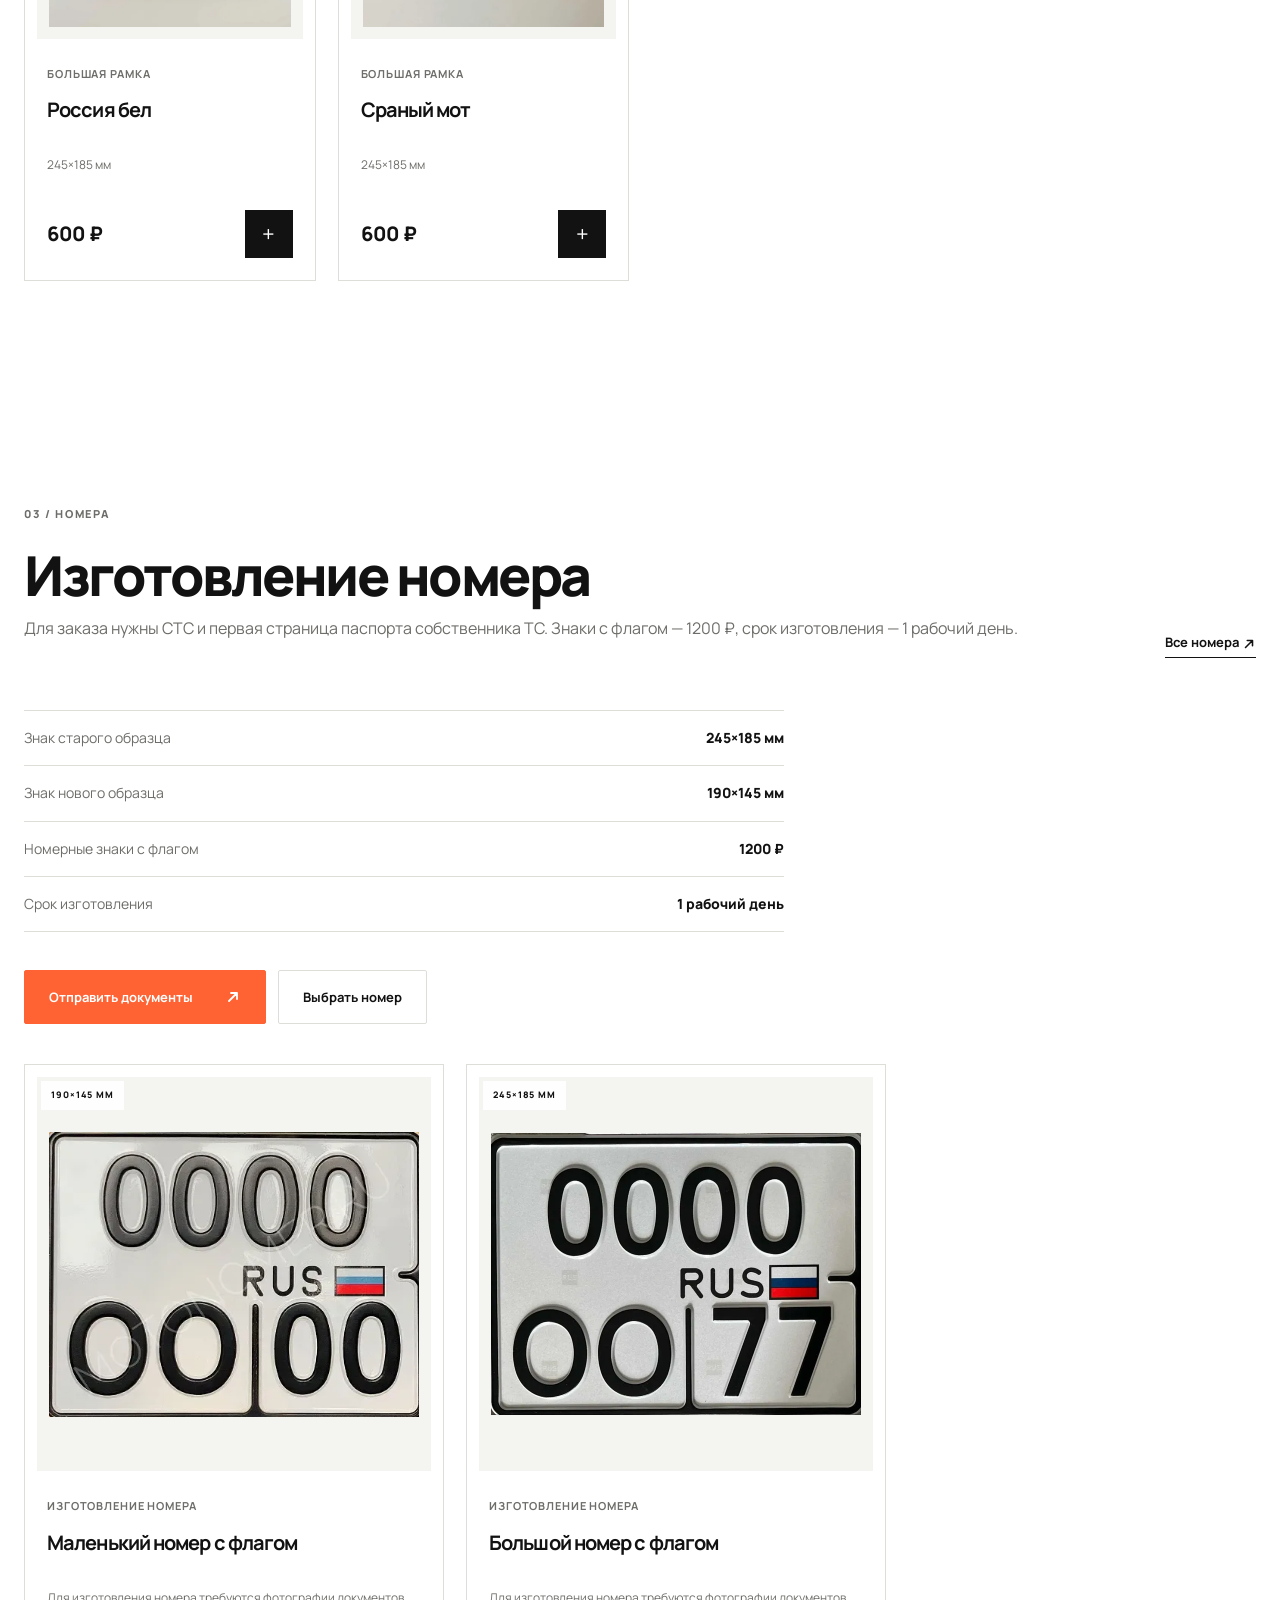
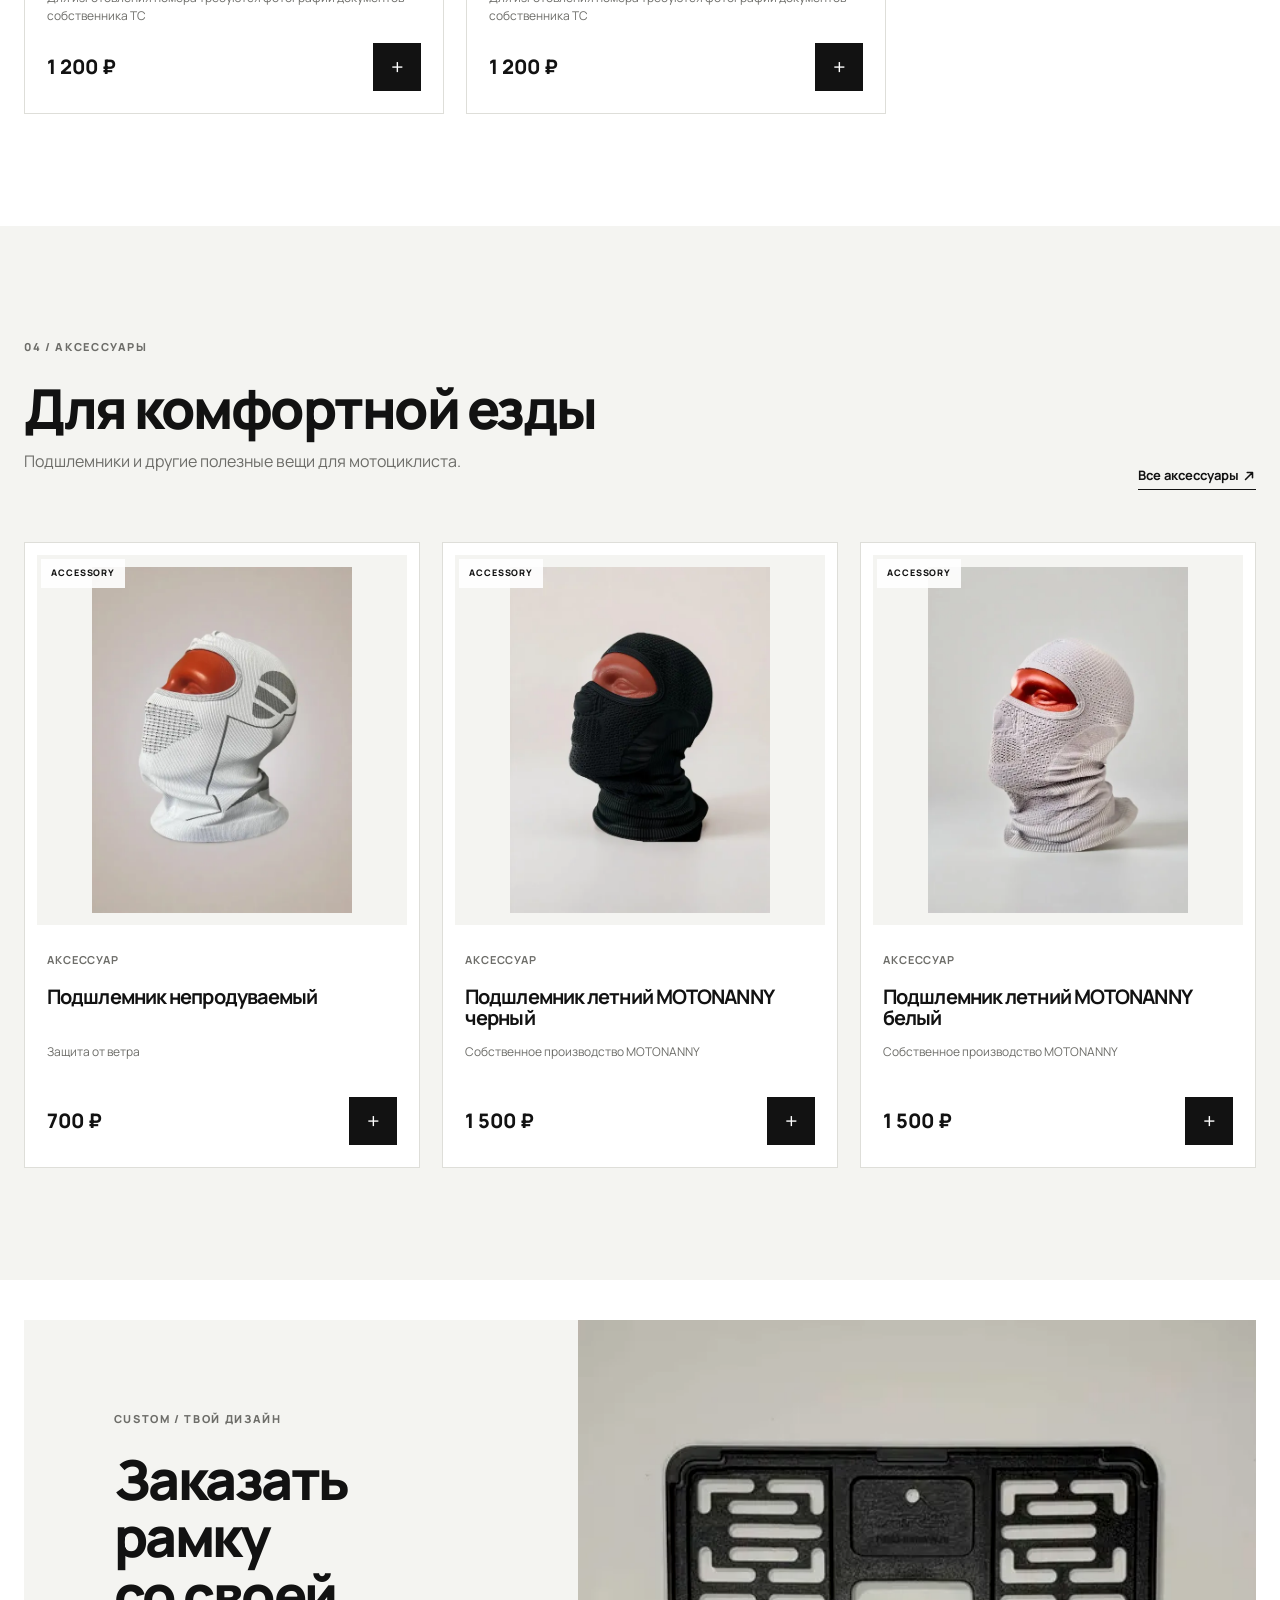
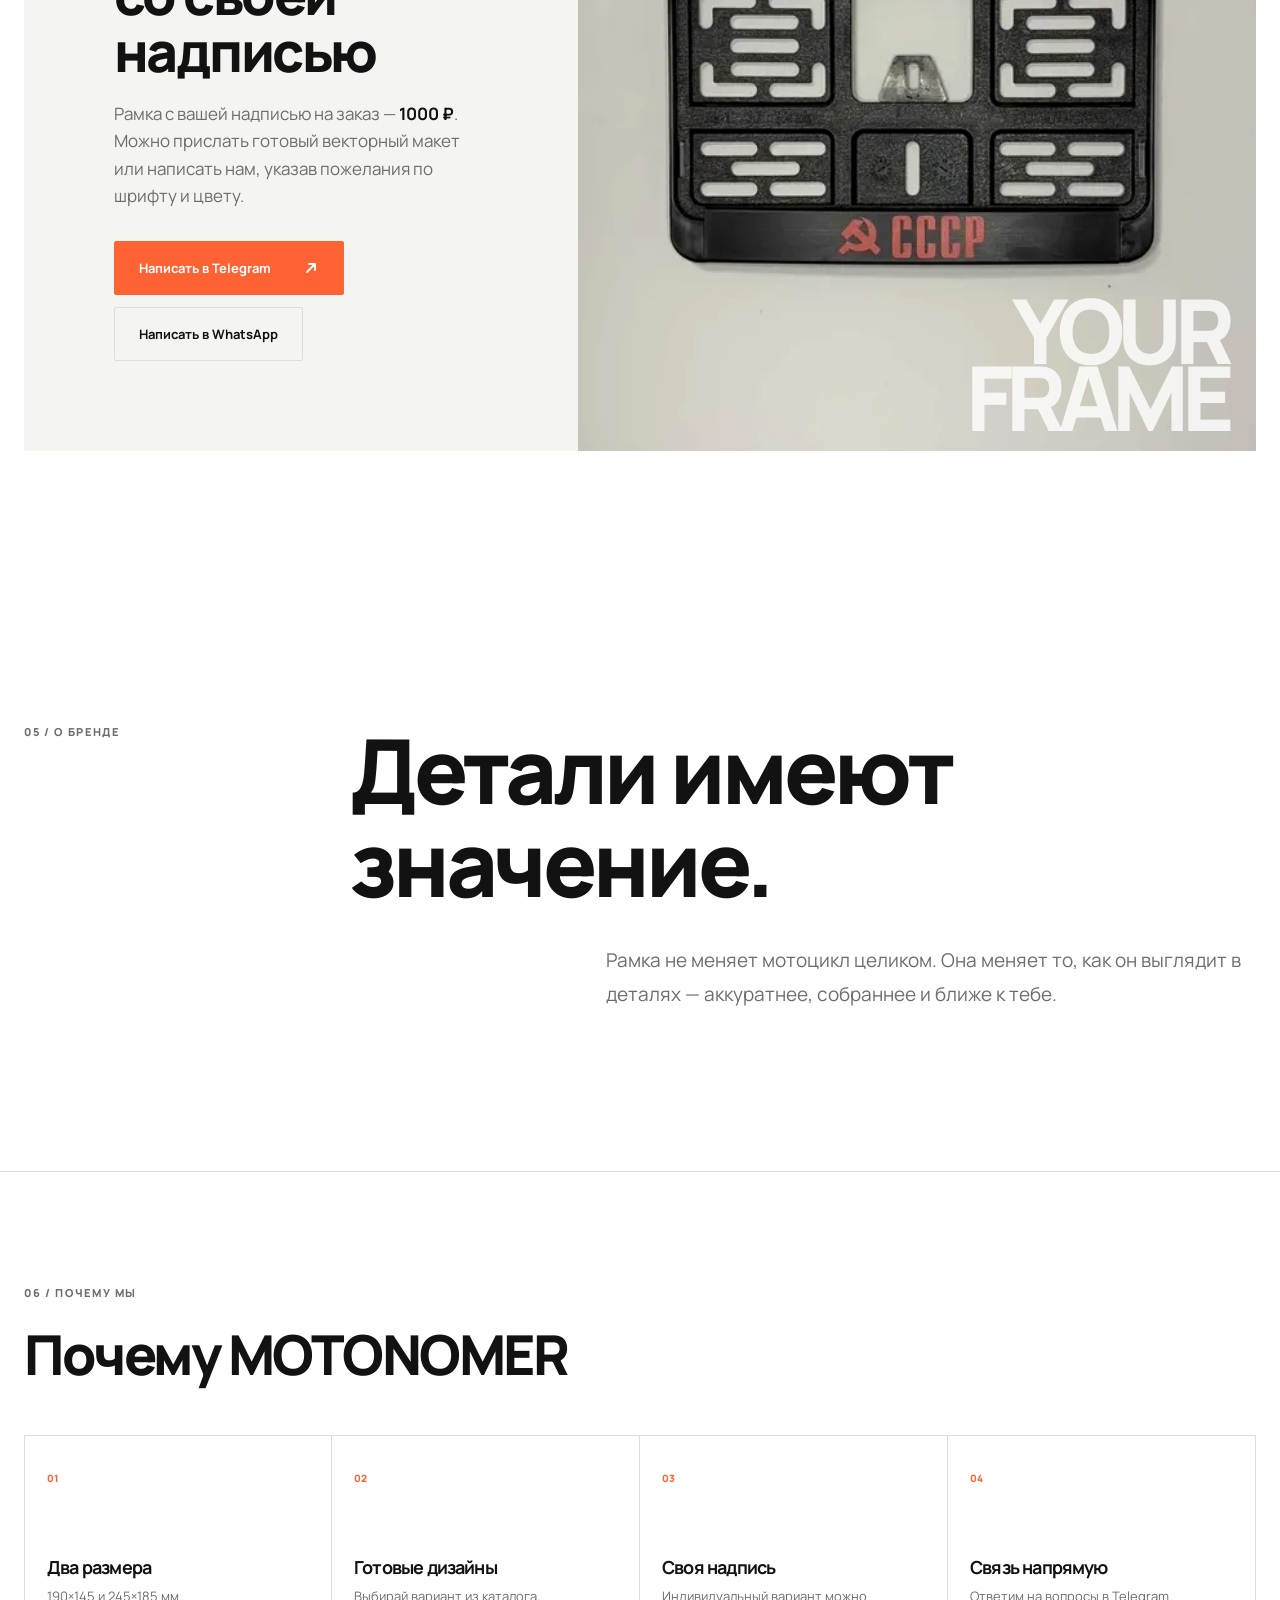
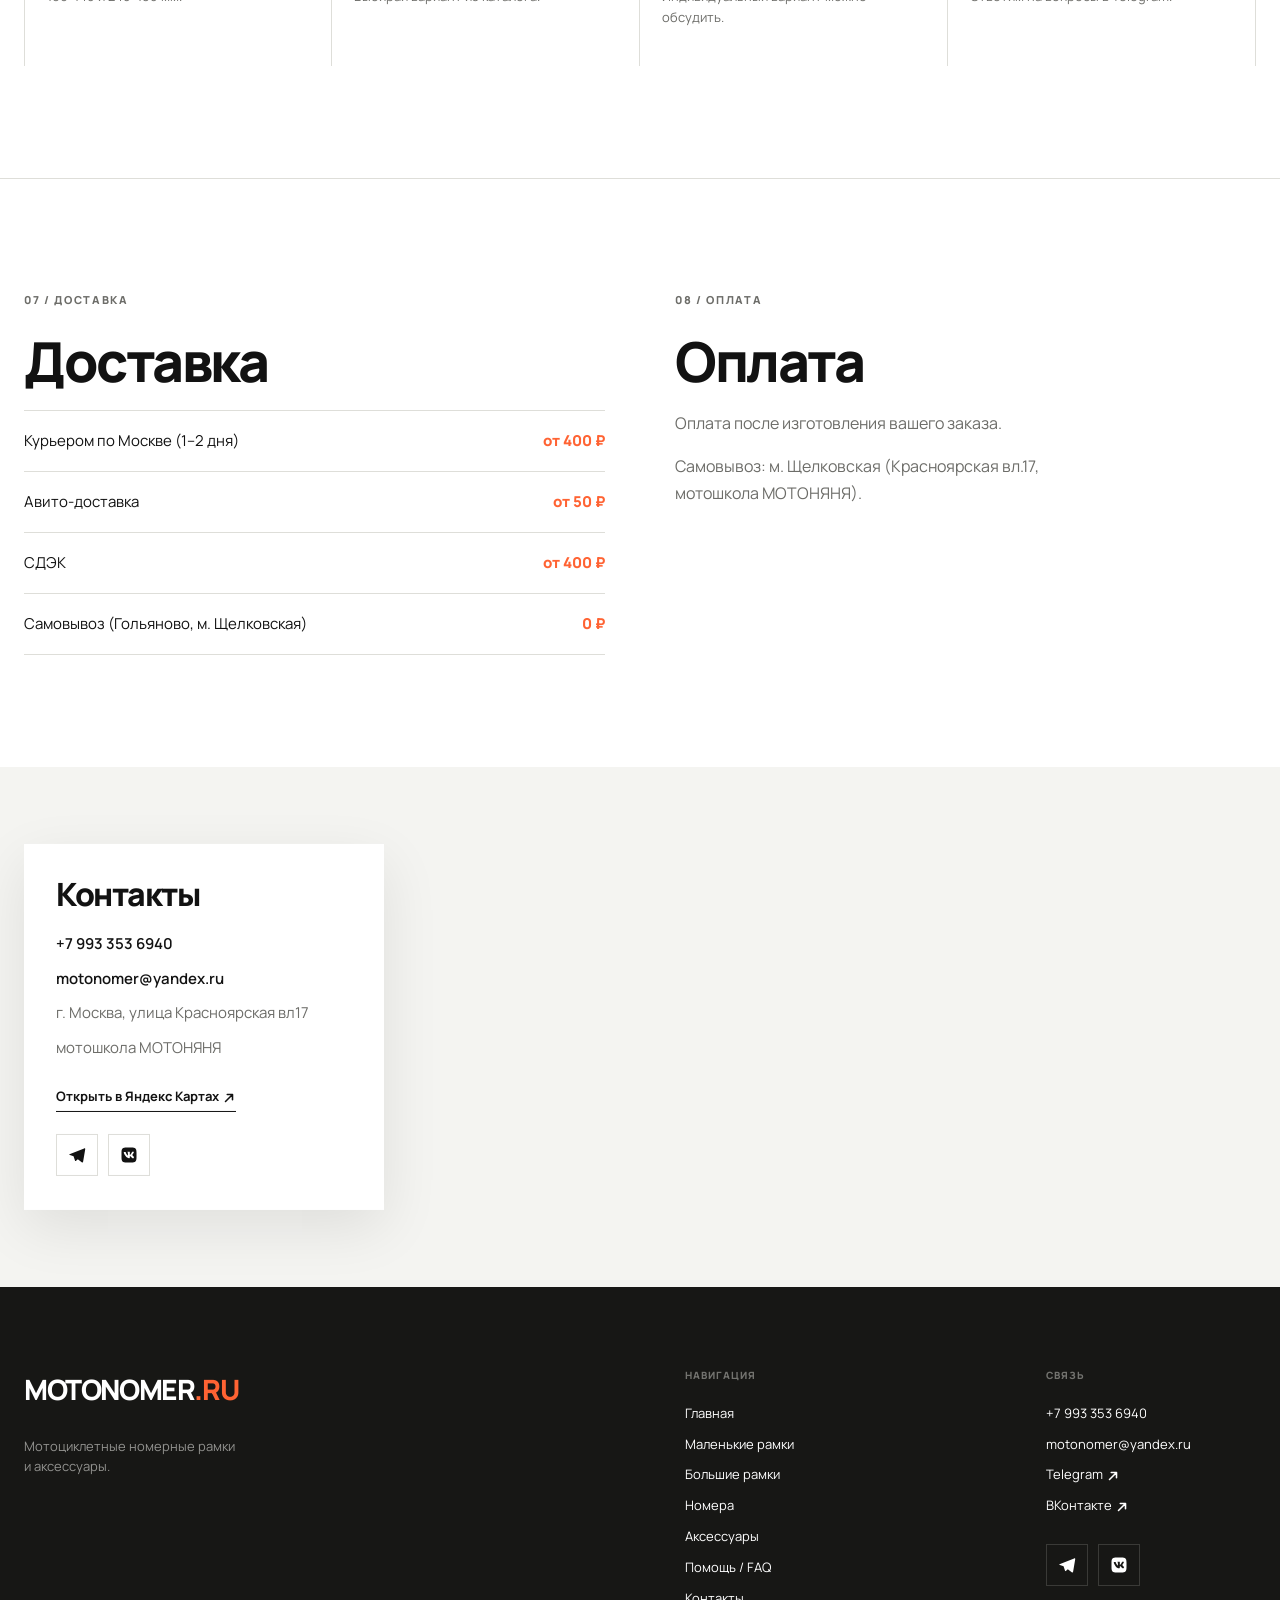
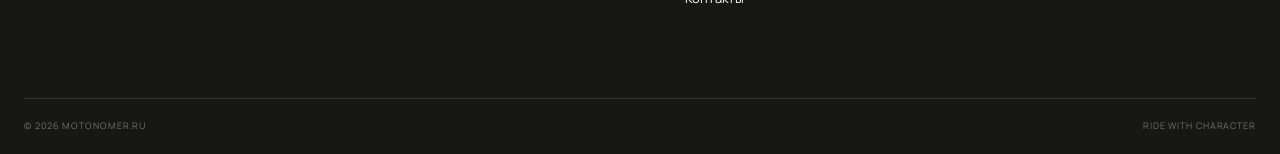
==== commit a36578d8: "мелкие правки" ====
--- a/index.html
+++ b/index.html
@@ -109,11 +109,21 @@
           <div>
             <p class="eyebrow">03 / НОМЕРА</p>
             <h2>Изготовление номера</h2>
-            <p>Для изготовления номера требуются фотографии документов собственника ТС.</p>
-          </div>
-          <a class="text-link desktop-link" href="plates.html">Выбрать номер <svg class="icon-arrow" viewBox="0 0 16 16" aria-hidden="true"><path d="M4 12 12 4M6 4h6v6"/></svg></a>
-        </div>
-        <div class="product-grid" data-products="plates"></div>
+            <p>Для заказа нужны СТС и первая страница паспорта собственника ТС. Знаки с флагом — 1200 ₽, срок изготовления — 1 рабочий день.</p>
+          </div>
+          <a class="text-link desktop-link" href="plates.html">Все номера <svg class="icon-arrow" viewBox="0 0 16 16" aria-hidden="true"><path d="M4 12 12 4M6 4h6v6"/></svg></a>
+        </div>
+        <ul class="info-list plates-info reveal">
+          <li><span>Знак старого образца</span><strong>245×185 мм</strong></li>
+          <li><span>Знак нового образца</span><strong>190×145 мм</strong></li>
+          <li><span>Номерные знаки с флагом</span><strong>1200 ₽</strong></li>
+          <li><span>Срок изготовления</span><strong>1 рабочий день</strong></li>
+        </ul>
+        <div class="button-row plates-actions reveal">
+          <a class="button button-accent" href="#" data-telegram>Отправить документы <svg class="icon-arrow" viewBox="0 0 16 16" aria-hidden="true"><path d="M4 12 12 4M6 4h6v6"/></svg></a>
+          <a class="button button-ghost" href="plates.html">Выбрать номер</a>
+        </div>
+        <div class="product-grid plates-grid" data-products="plates"></div>
       </div>
     </section>
 
@@ -136,9 +146,12 @@
         <div class="custom-panel reveal">
           <div class="custom-copy">
             <p class="eyebrow">CUSTOM / ТВОЙ ДИЗАЙН</p>
-            <h2>Хочешь свою<br>надпись?</h2>
-            <p>Сделаем рамку под твой мотоцикл. Напиши нам в Telegram — обсудим вариант и подготовим дизайн.</p>
-            <a class="button button-accent" href="#" data-telegram>Обсудить в Telegram <svg class="icon-arrow" viewBox="0 0 16 16" aria-hidden="true"><path d="M4 12 12 4M6 4h6v6"/></svg></a>
+            <h2>Заказать рамку<br>со своей надписью</h2>
+            <p>Рамка с вашей надписью на заказ — <strong>1000 ₽</strong>. Можно прислать готовый векторный макет или написать нам, указав пожелания по шрифту и цвету.</p>
+            <div class="button-row">
+              <a class="button button-accent" href="#" data-telegram>Написать в Telegram <svg class="icon-arrow" viewBox="0 0 16 16" aria-hidden="true"><path d="M4 12 12 4M6 4h6v6"/></svg></a>
+              <a class="button button-ghost" href="#" data-whatsapp>Написать в WhatsApp</a>
+            </div>
           </div>
           <div class="custom-image">
             <img src="images/catalog/small-003.webp" alt="Мотоциклетная рамка с индивидуальной надписью" width="900" height="900">
@@ -169,6 +182,29 @@
           <article class="benefit reveal"><span>02</span><h3>Готовые дизайны</h3><p>Выбирай вариант из каталога.</p></article>
           <article class="benefit reveal"><span>03</span><h3>Своя надпись</h3><p>Индивидуальный вариант можно обсудить.</p></article>
           <article class="benefit reveal"><span>04</span><h3>Связь напрямую</h3><p>Ответим на вопросы в Telegram.</p></article>
+        </div>
+      </div>
+    </section>
+
+    <section class="section service-section" id="delivery">
+      <div class="container">
+        <div class="service-grid reveal">
+          <div>
+            <p class="eyebrow">07 / ДОСТАВКА</p>
+            <h2>Доставка</h2>
+            <ul class="price-list">
+              <li><span>Курьером по Москве (1–2 дня)</span><strong>от 400 ₽</strong></li>
+              <li><span>Авито-доставка</span><strong>от 50 ₽</strong></li>
+              <li><span>СДЭК</span><strong>от 400 ₽</strong></li>
+              <li><span>Самовывоз (Гольяново, м. Щелковская)</span><strong>0 ₽</strong></li>
+            </ul>
+          </div>
+          <div>
+            <p class="eyebrow">08 / ОПЛАТА</p>
+            <h2>Оплата</h2>
+            <p class="service-text">Оплата после изготовления вашего заказа.</p>
+            <p class="service-text">Самовывоз: м. Щелковская (Красноярская вл.17, мотошкола МОТОНЯНЯ).</p>
+          </div>
         </div>
       </div>
     </section>
--- a/css/style.css
+++ b/css/style.css
@@ -276,7 +276,67 @@
 .plates-section .product-grid,
 .plates-grid {
   grid-template-columns: repeat(2, minmax(0, 420px));
-}
+  margin-top: 40px;
+}
+.plates-info {
+  max-width: 760px;
+  margin: 8px 0 28px;
+}
+.plates-actions { margin-bottom: 8px; }
+.info-copy p {
+  margin: 0 0 28px;
+  color: var(--muted);
+  font-size: 16px;
+  line-height: 1.7;
+}
+.info-list {
+  margin: 0 0 28px;
+  padding: 0;
+  list-style: none;
+  border-top: 1px solid var(--border);
+}
+.info-list li {
+  display: flex;
+  justify-content: space-between;
+  gap: 20px;
+  padding: 16px 0;
+  border-bottom: 1px solid var(--border);
+  color: var(--muted);
+  font-size: 14px;
+}
+.info-list strong { color: var(--text); font-weight: 800; white-space: nowrap; }
+.plates-page-note { max-width: 760px; margin-bottom: 40px; }
+.custom-copy .button-row { margin-top: 0; }
+.custom-copy strong { color: var(--text); }
+.service-section { border-top: 1px solid var(--border); }
+.service-grid {
+  display: grid;
+  grid-template-columns: 1fr 1fr;
+  gap: 70px;
+}
+.service-text {
+  max-width: 420px;
+  margin: 0 0 16px;
+  color: var(--muted);
+  font-size: 16px;
+  line-height: 1.7;
+}
+.price-list {
+  margin: 0;
+  padding: 0;
+  list-style: none;
+  border-top: 1px solid var(--border);
+}
+.price-list li {
+  display: flex;
+  justify-content: space-between;
+  gap: 24px;
+  padding: 18px 0;
+  border-bottom: 1px solid var(--border);
+  color: var(--text);
+  font-size: 15px;
+}
+.price-list strong { color: var(--accent); font-weight: 800; white-space: nowrap; }
 .custom-panel {
   display: grid; min-height: 630px; overflow: hidden; background: var(--surface);
   grid-template-columns: .9fr 1.1fr;
@@ -723,6 +783,9 @@
   .product-grid { grid-template-columns: 1fr; }
   .plates-section .product-grid,
   .plates-grid { grid-template-columns: 1fr; }
+  .service-grid { grid-template-columns: 1fr; gap: 36px; }
+  .info-list li,
+  .price-list li { font-size: 13px; gap: 12px; }
   .product-quantity-button {
     flex-basis: 38px;
     width: 38px;
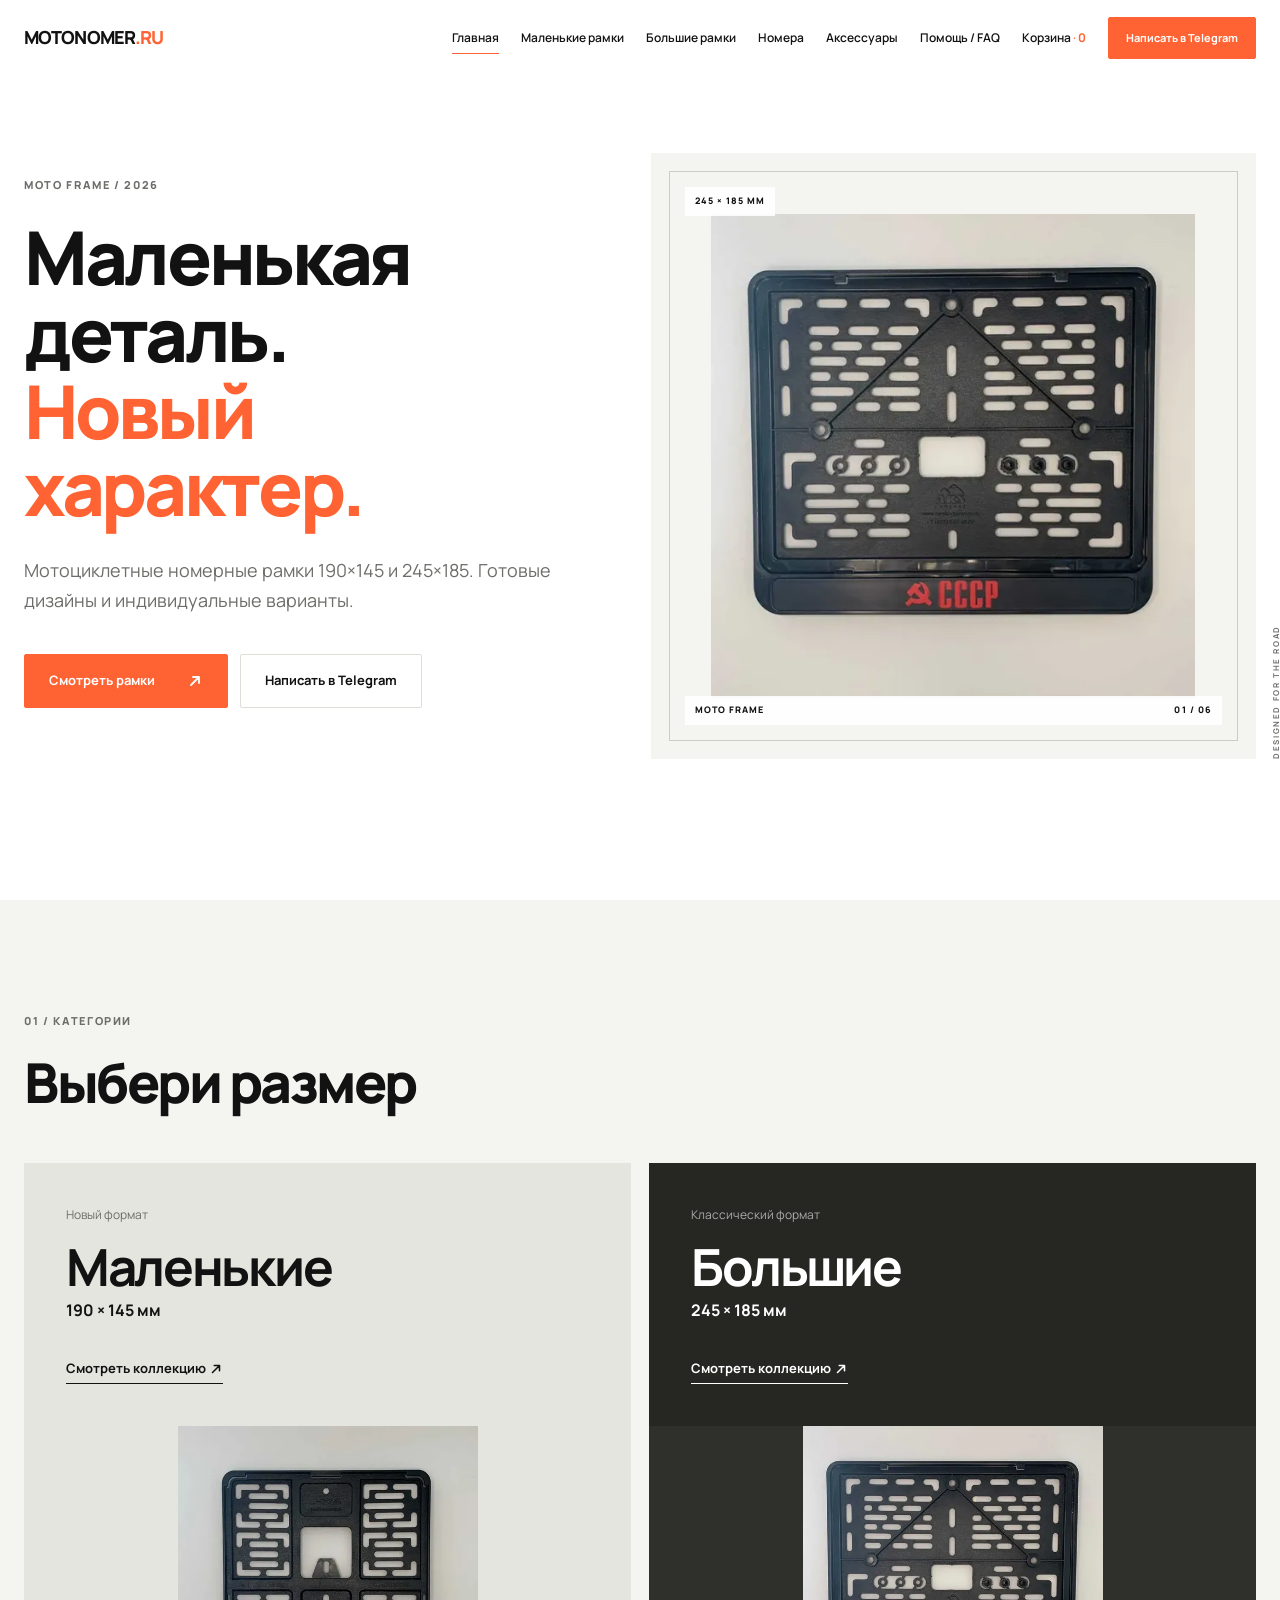
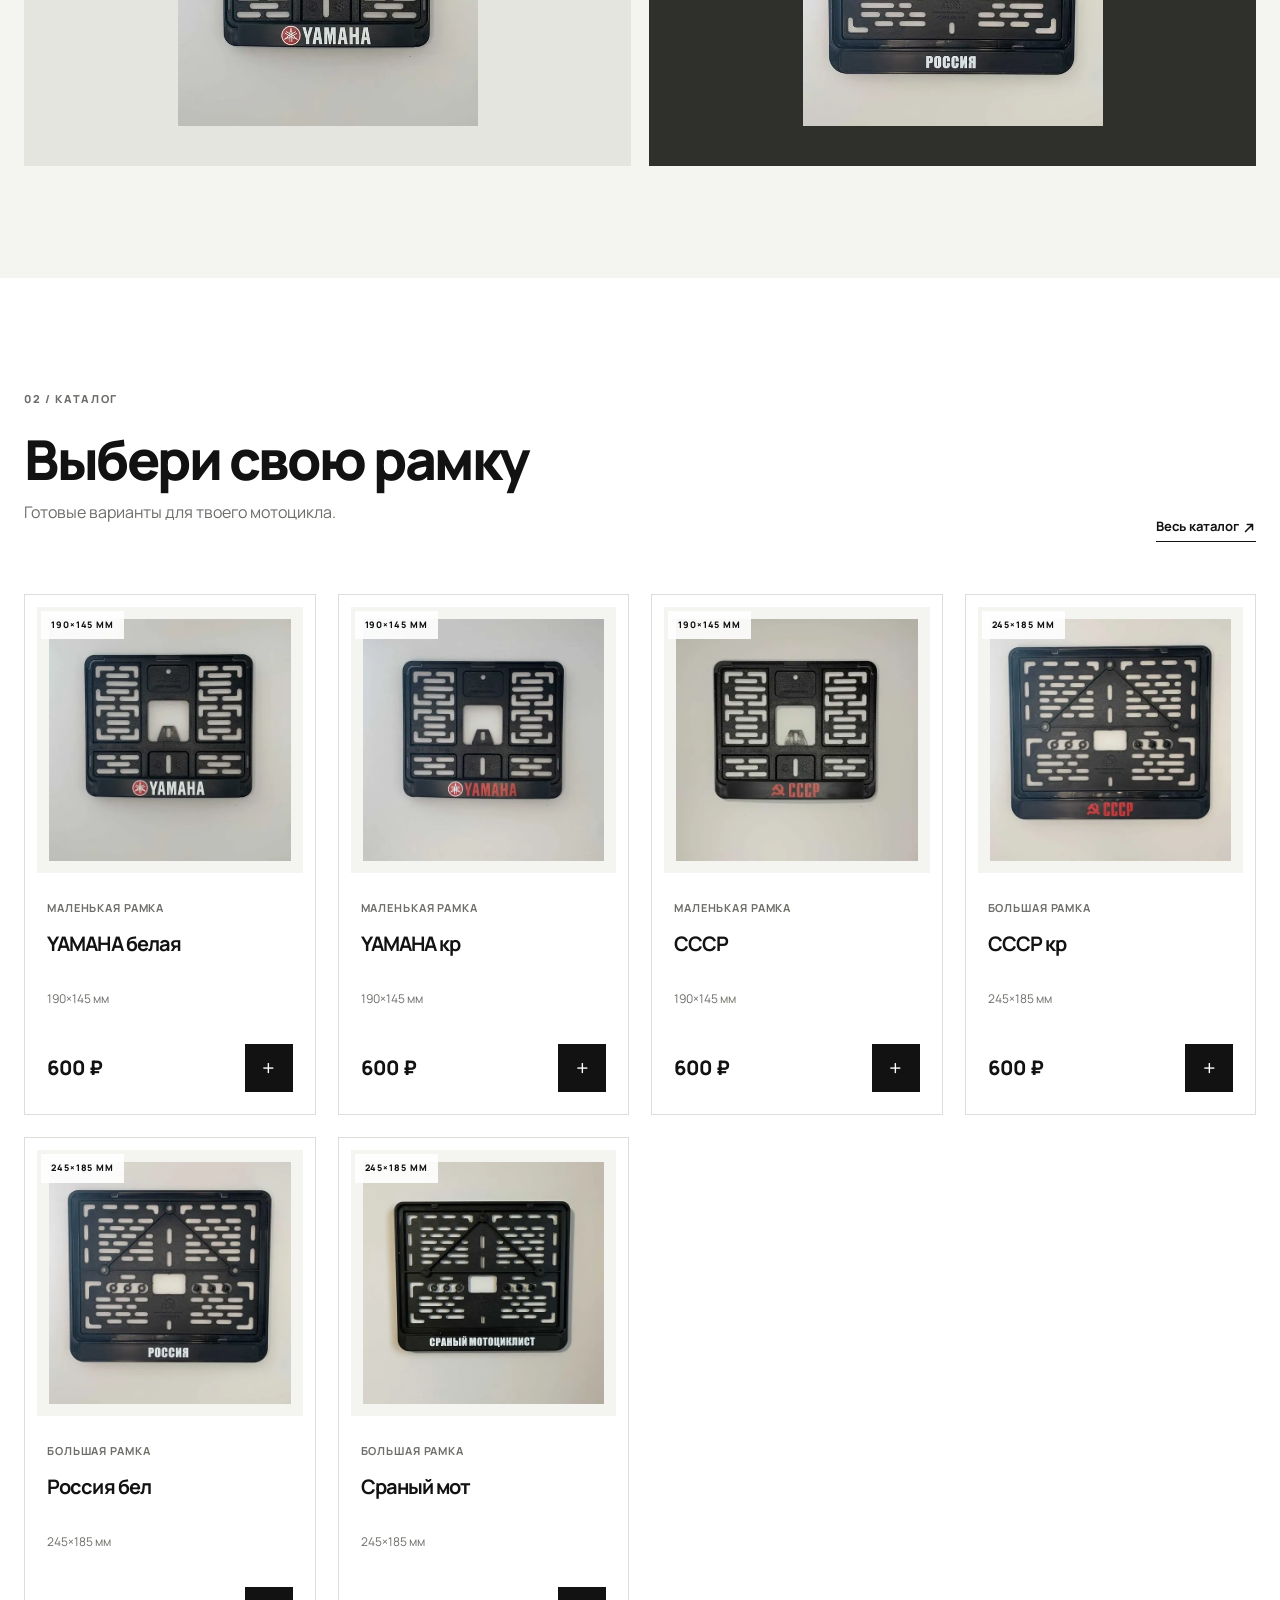
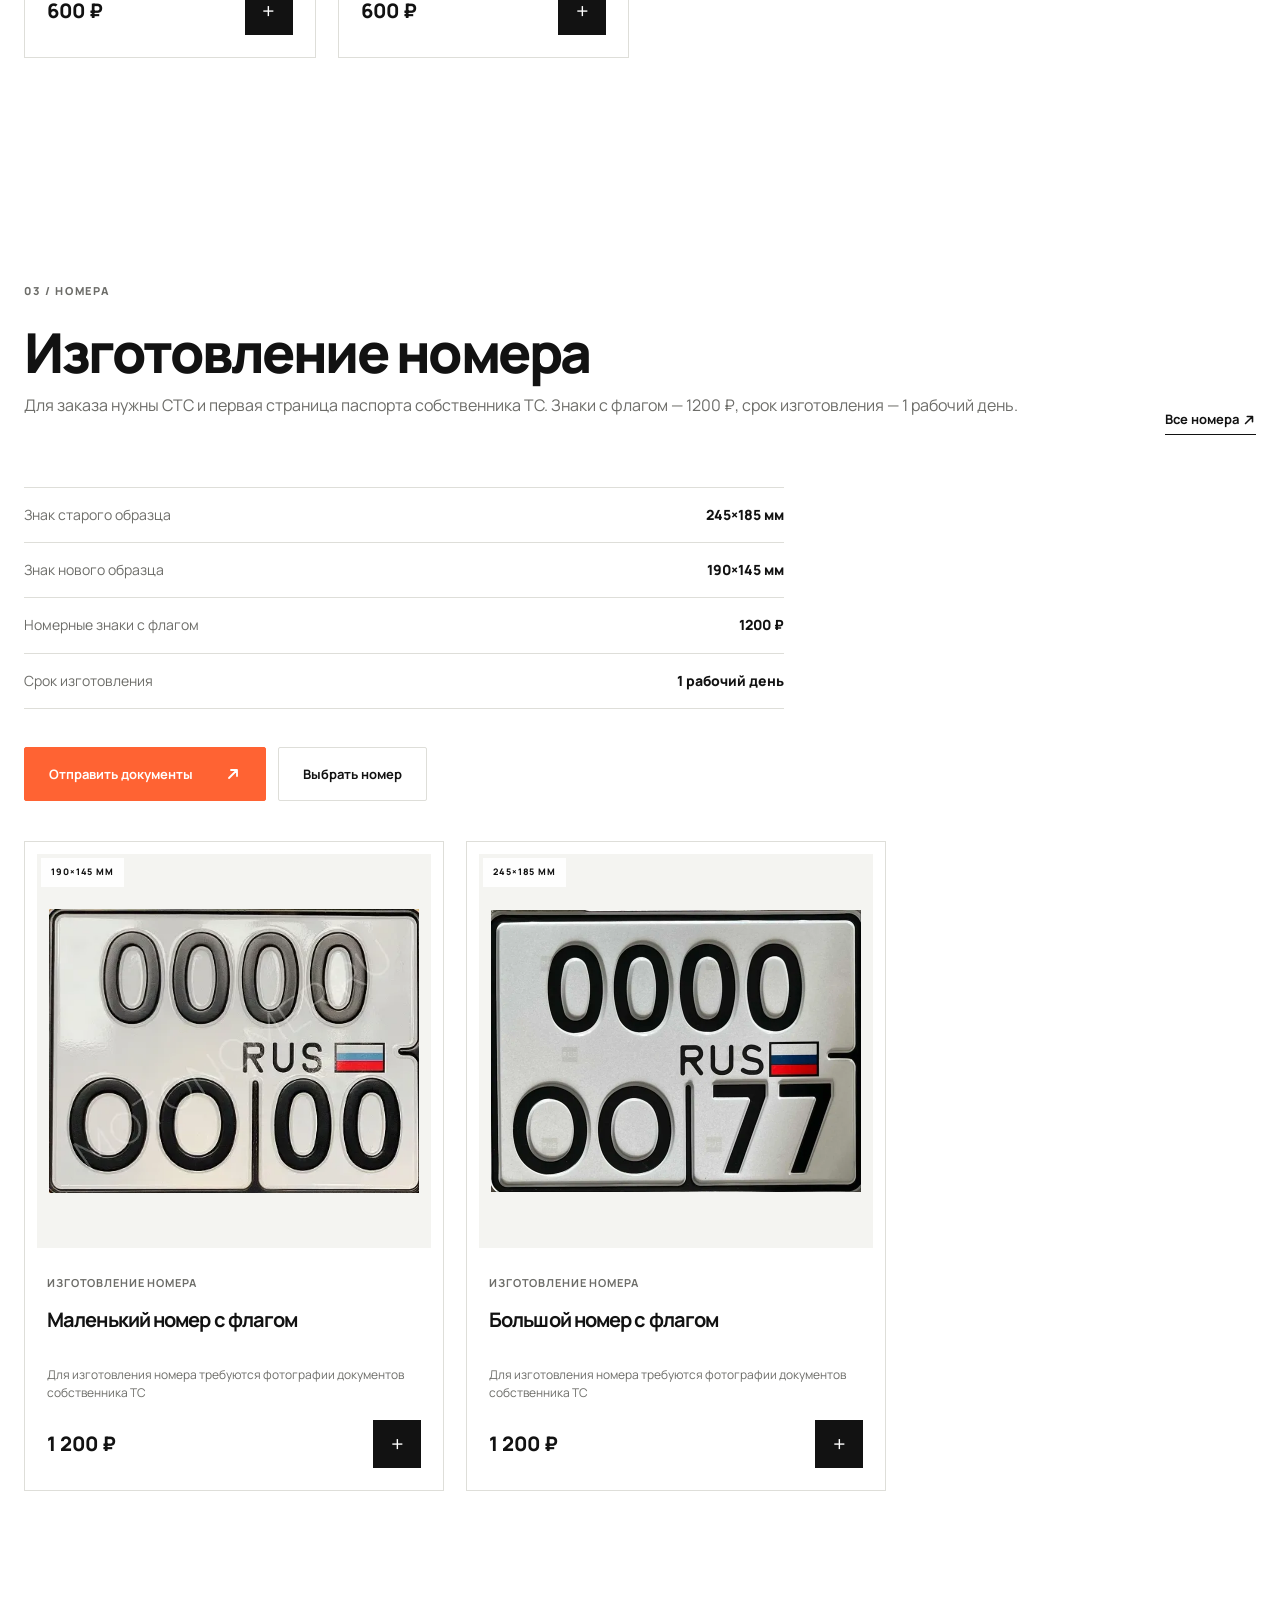
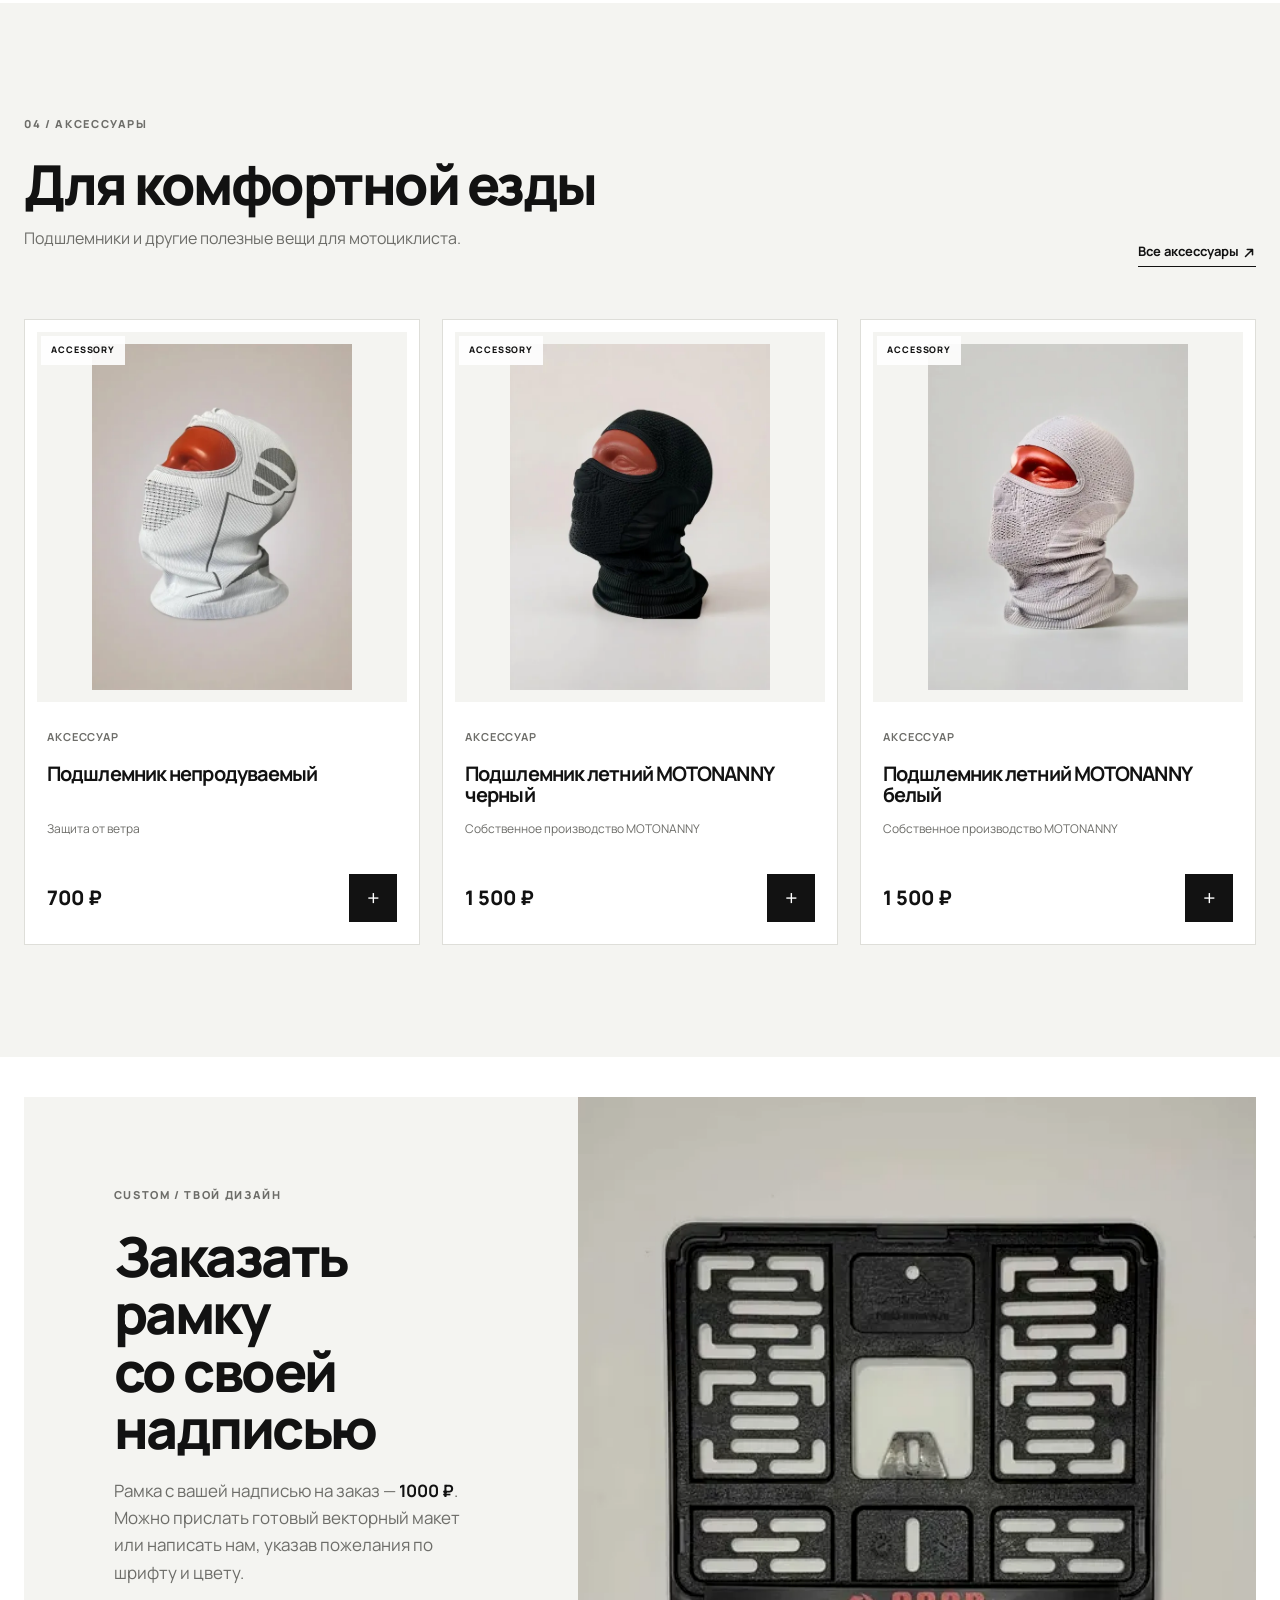
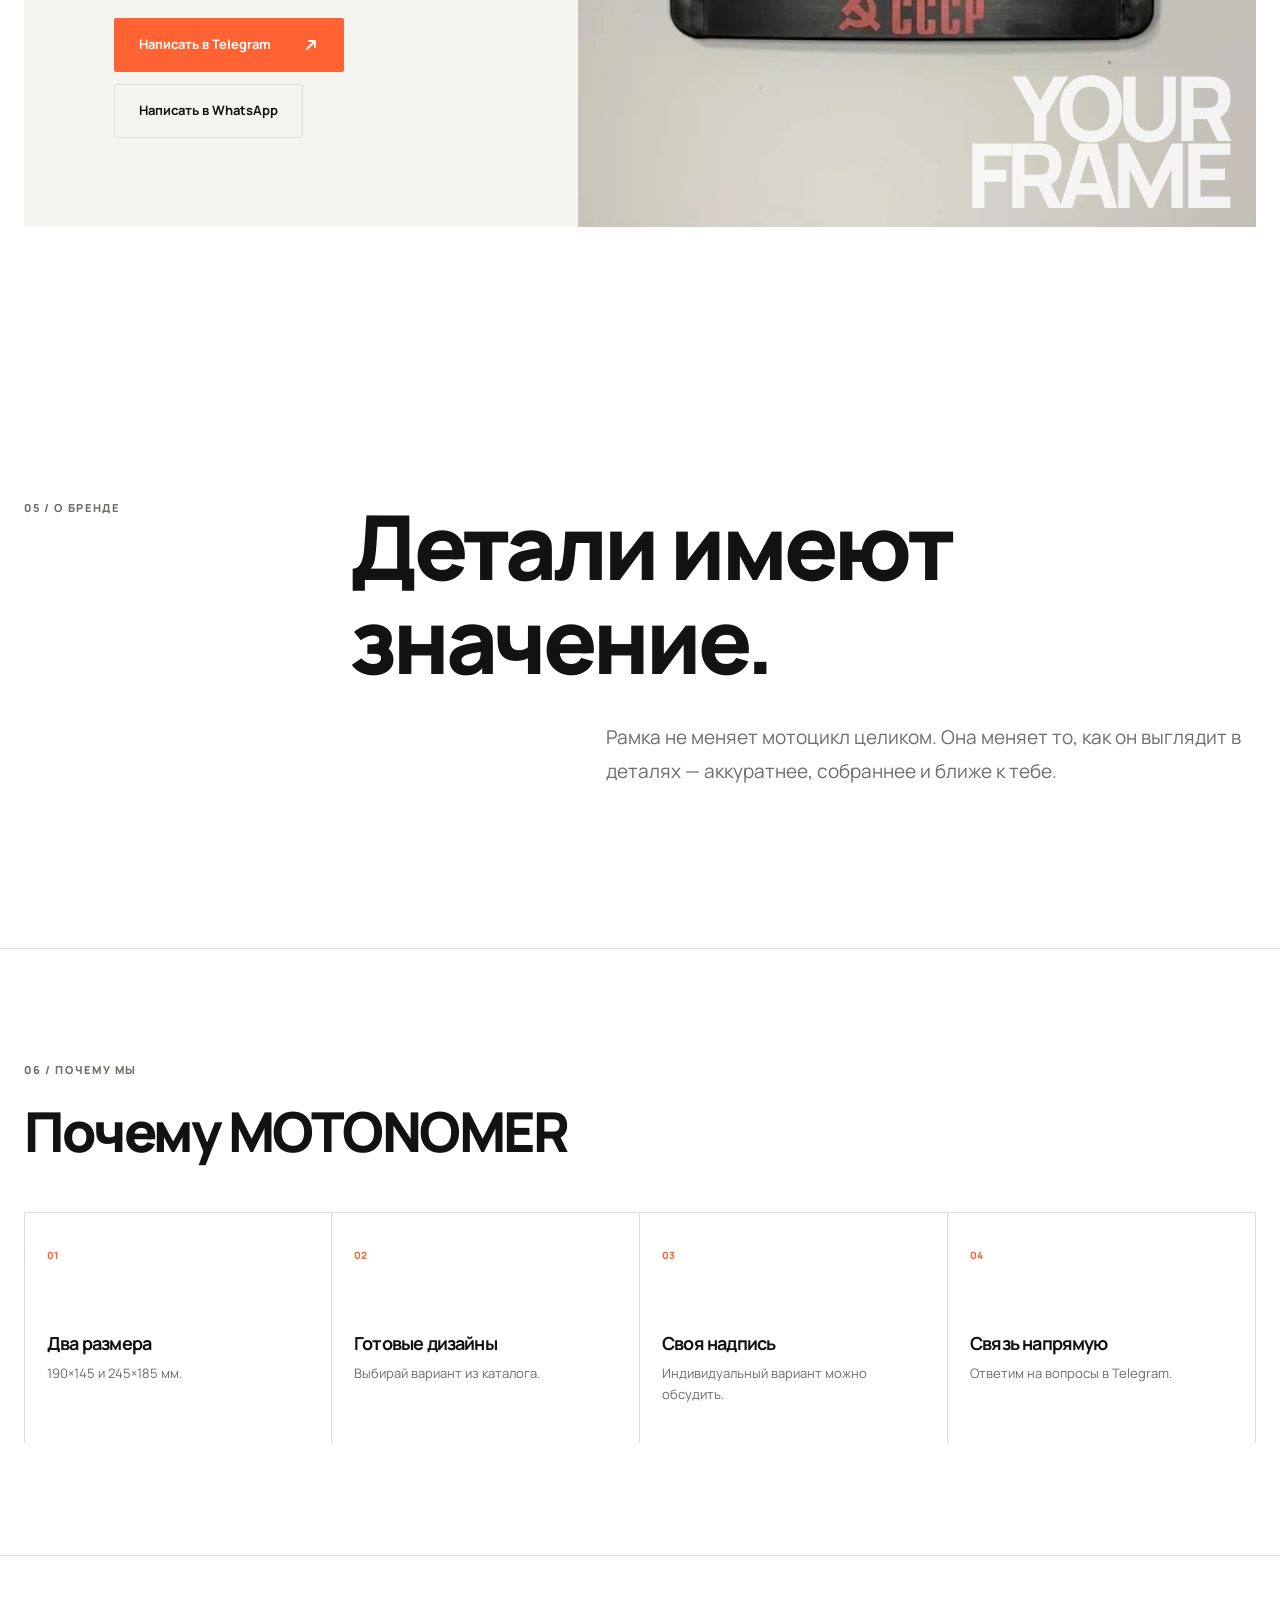
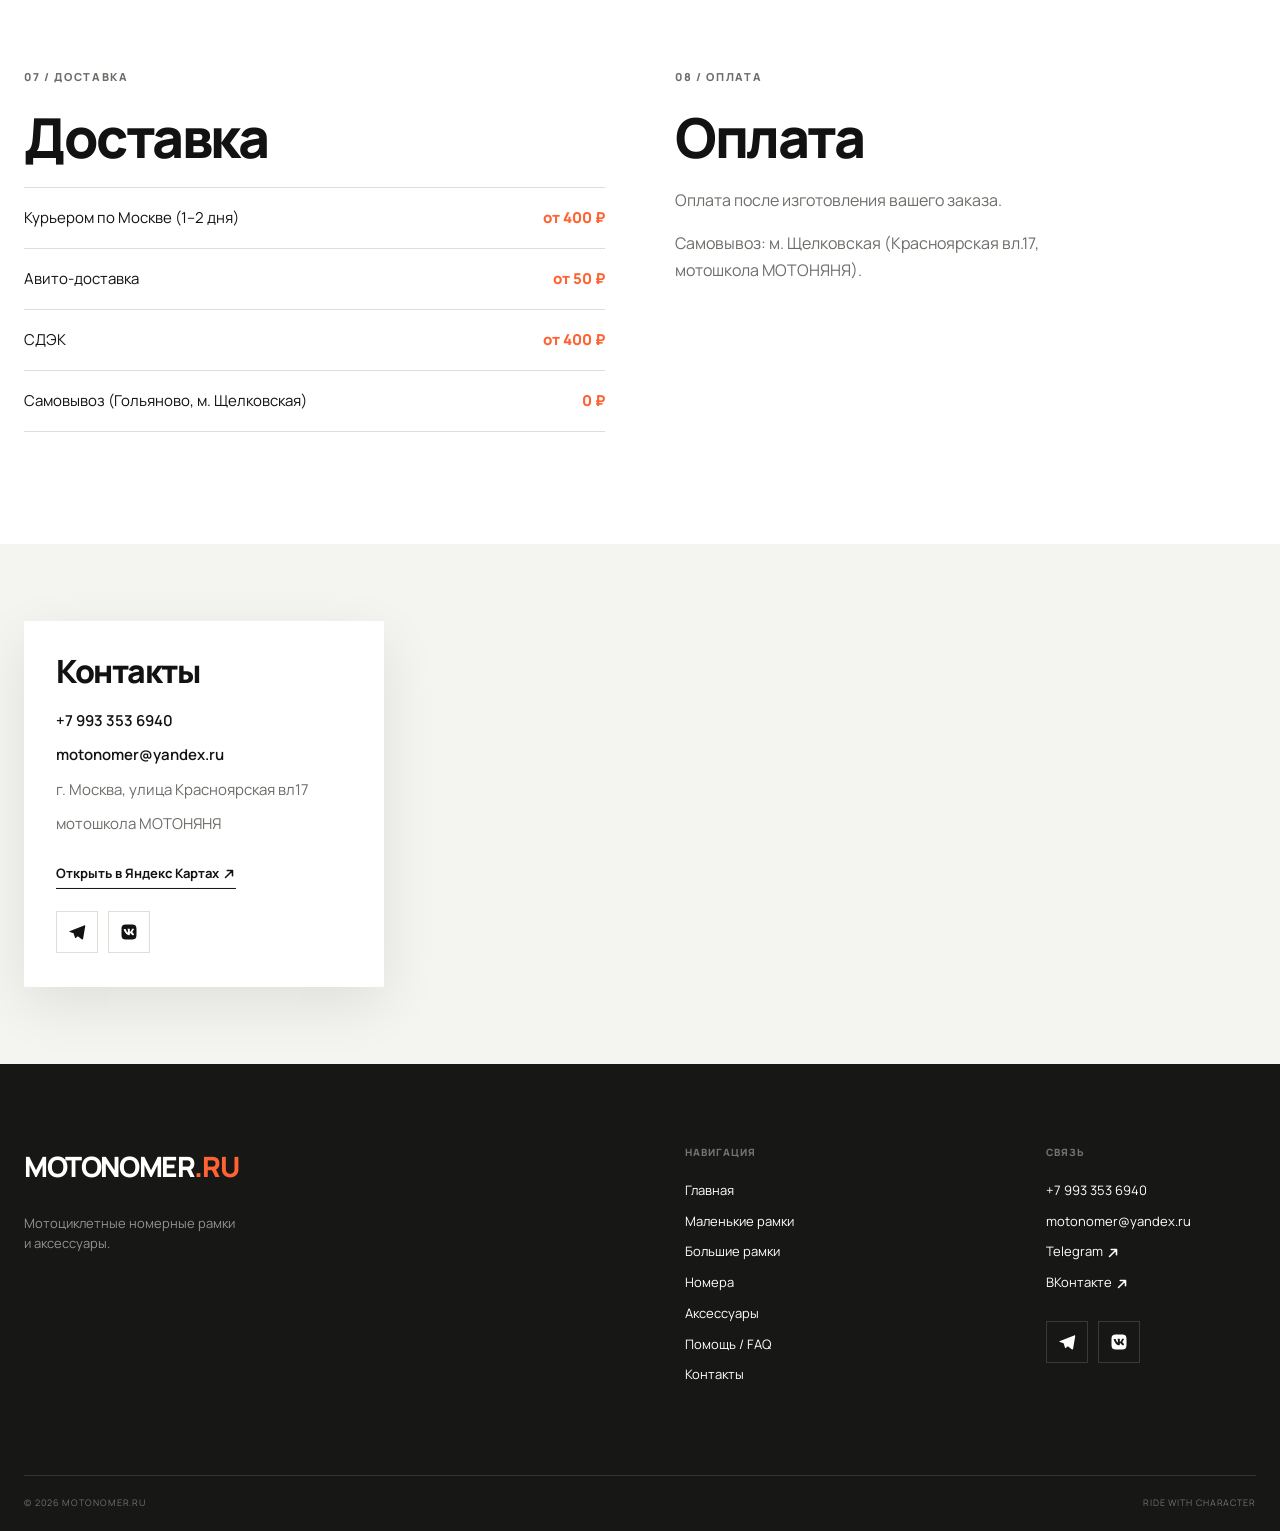
==== commit c62ab30d: "Правки в дизайне" ====
--- a/index.html
+++ b/index.html
@@ -74,7 +74,9 @@
               <strong>190 × 145 мм</strong>
               <span class="text-link">Смотреть коллекцию <svg class="icon-arrow" viewBox="0 0 16 16" aria-hidden="true"><path d="M4 12 12 4M6 4h6v6"/></svg></span>
             </div>
-            <img src="images/catalog/small-001.webp" alt="Маленькая рамка Yamaha 190×145" width="900" height="900">
+            <div class="category-image">
+              <img src="images/catalog/small-001.webp" alt="Маленькая рамка Yamaha 190×145" width="900" height="900">
+            </div>
           </a>
           <a class="category-card category-card-dark reveal" href="large.html">
             <div class="category-content">
@@ -83,7 +85,9 @@
               <strong>245 × 185 мм</strong>
               <span class="text-link">Смотреть коллекцию <svg class="icon-arrow" viewBox="0 0 16 16" aria-hidden="true"><path d="M4 12 12 4M6 4h6v6"/></svg></span>
             </div>
-            <img src="images/catalog/large-005.webp" alt="Большая рамка Россия 245×185" width="900" height="900">
+            <div class="category-image">
+              <img src="images/catalog/large-005.webp" alt="Большая рамка Россия 245×185" width="900" height="900">
+            </div>
           </a>
         </div>
       </div>
--- a/css/style.css
+++ b/css/style.css
@@ -145,12 +145,18 @@
 .hero-copy { padding-bottom: 28px; }
 .hero-lead { max-width: 590px; color: var(--muted); font-size: 18px; line-height: 1.7; }
 .hero-visual { position: relative; }
-.hero-image-wrap { position: relative; overflow: hidden; background: var(--surface); }
+.hero-image-wrap {
+  position: relative; overflow: hidden; aspect-ratio: 1;
+  background: var(--surface);
+}
 .hero-image-wrap::before {
   position: absolute; z-index: 1; inset: 18px;
   border: 1px solid rgba(18,18,18,.18); content: ""; pointer-events: none;
 }
-.hero-image-wrap img { width: 100%; aspect-ratio: 1; object-fit: cover; filter: saturate(.78) contrast(1.02); }
+.hero-image-wrap img {
+  width: 100%; height: 100%; padding: 10%;
+  object-fit: contain; object-position: center;
+}
 .hero-spec {
   position: absolute; z-index: 2; padding: 7px 10px;
   background: rgba(255,255,255,.9); font-size: 9px; font-weight: 800; letter-spacing: .12em;
@@ -171,22 +177,28 @@
 .categories { background: var(--surface); }
 .category-grid { display: grid; grid-template-columns: 1fr 1fr; gap: 18px; }
 .category-card {
-  position: relative; min-height: 590px; overflow: hidden; background: #e5e5df;
+  display: grid; grid-template-rows: 1fr auto;
+  min-height: 590px; overflow: hidden; background: #e5e5df;
   transition: box-shadow .3s, transform .3s;
 }
 .category-card:hover { box-shadow: var(--shadow); transform: translateY(-5px); }
-.category-card img {
-  position: absolute; right: -4%; bottom: -8%; width: 73%;
-  mix-blend-mode: multiply; transition: transform .45s ease;
-}
-.category-card:hover img { transform: scale(1.035) rotate(-1deg); }
-.category-content { position: relative; z-index: 2; padding: 42px; }
+.category-content { padding: 42px; }
 .category-content p { margin-bottom: 16px; color: var(--muted); font-size: 12px; }
 .category-content h3 { margin-bottom: 5px; font-size: clamp(36px, 4vw, 56px); }
 .category-content strong { display: block; font-size: 16px; }
 .category-content .text-link { margin-top: 34px; }
+.category-image {
+  display: flex; align-items: flex-end; justify-content: center;
+  padding: 0 36px 40px; min-height: 300px;
+}
+.category-image img {
+  width: min(100%, 400px); max-height: 300px;
+  object-fit: contain; object-position: center bottom;
+  transition: transform .45s ease;
+}
+.category-card:hover .category-image img { transform: scale(1.04); }
 .category-card-dark { background: #262623; color: #fff; }
-.category-card-dark img { filter: brightness(.8) contrast(1.12); mix-blend-mode: screen; }
+.category-card-dark .category-image { background: rgba(255,255,255,.04); }
 .category-card-dark .category-content p { color: #aaa; }
 
 .product-grid { display: grid; grid-template-columns: repeat(auto-fit, minmax(260px, 1fr)); gap: 22px; }
@@ -777,7 +789,8 @@
   .category-grid { grid-template-columns: 1fr; }
   .category-card { min-height: 470px; }
   .category-content { padding: 30px; }
-  .category-card img { width: 78%; }
+  .category-image { min-height: 240px; padding: 0 24px 28px; }
+  .category-image img { max-height: 240px; }
   .section-heading { margin-bottom: 35px; }
   .desktop-link { display: none; }
   .product-grid { grid-template-columns: 1fr; }
